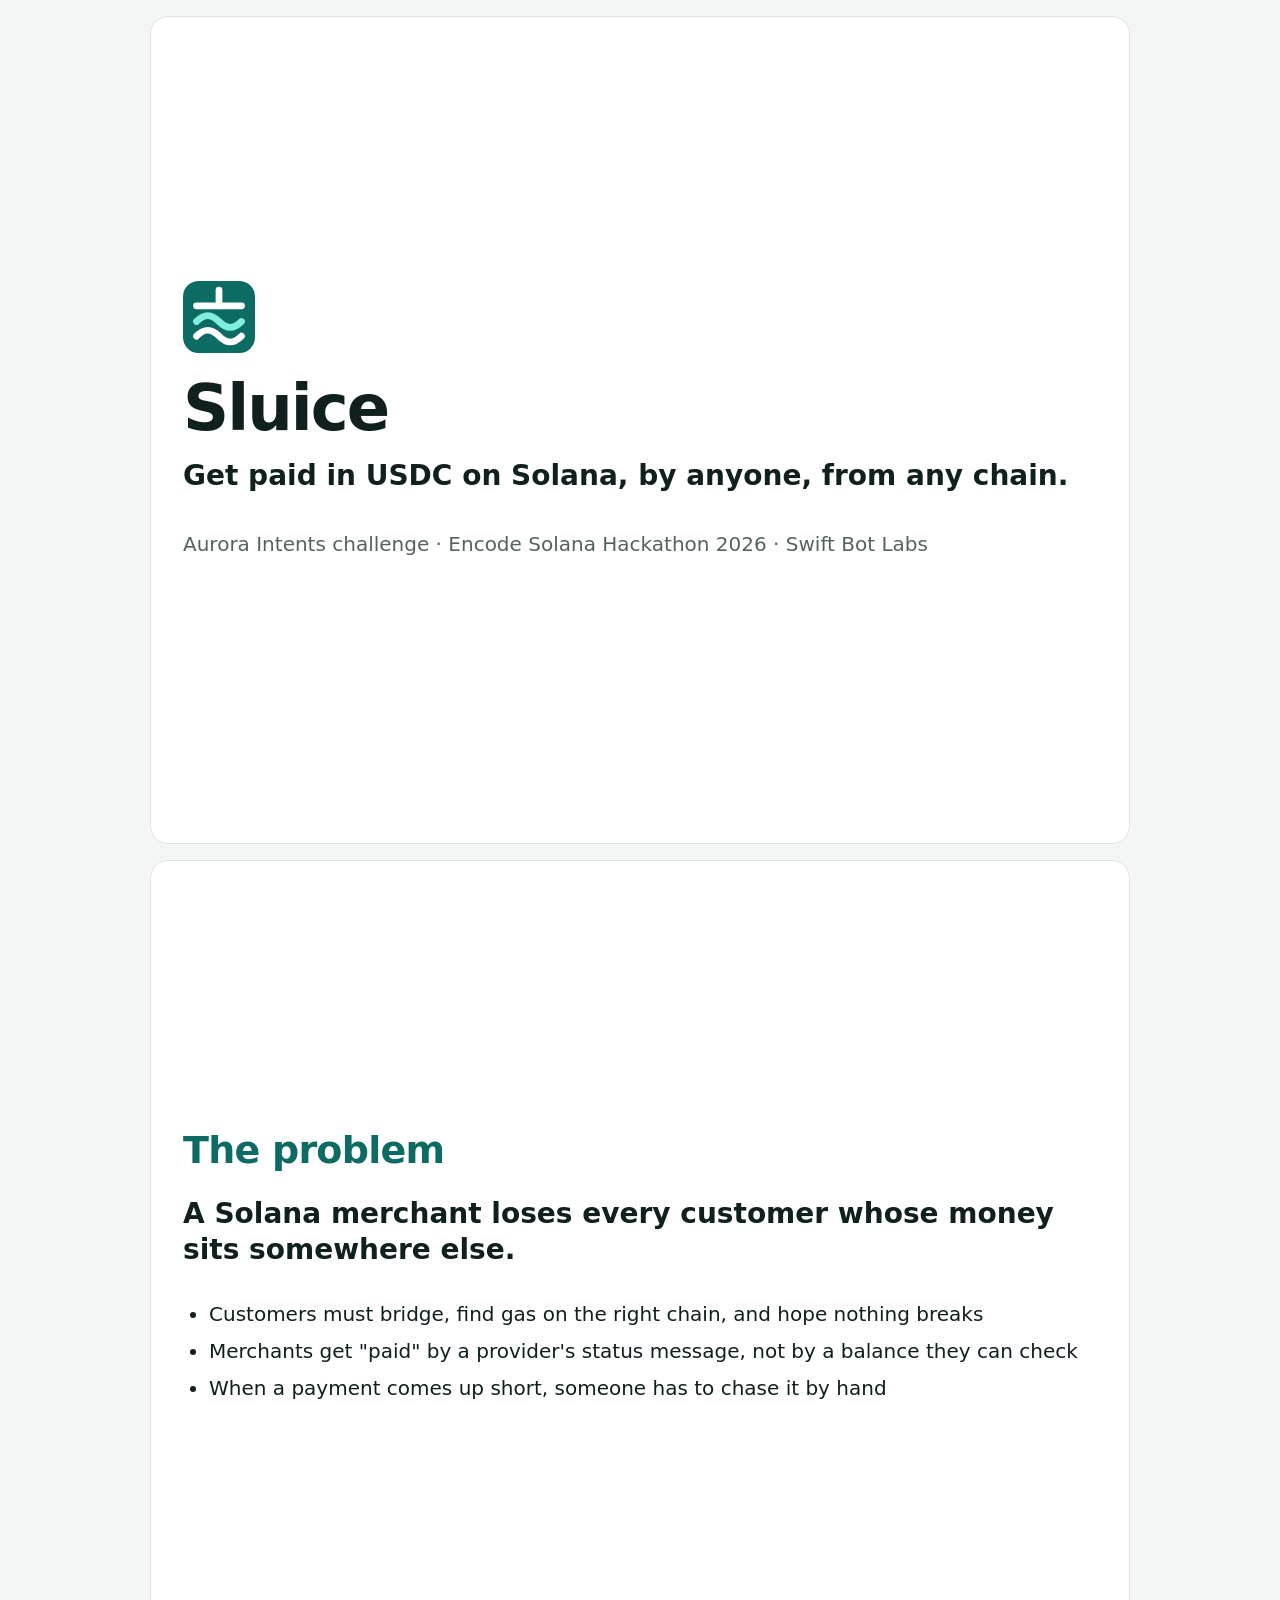
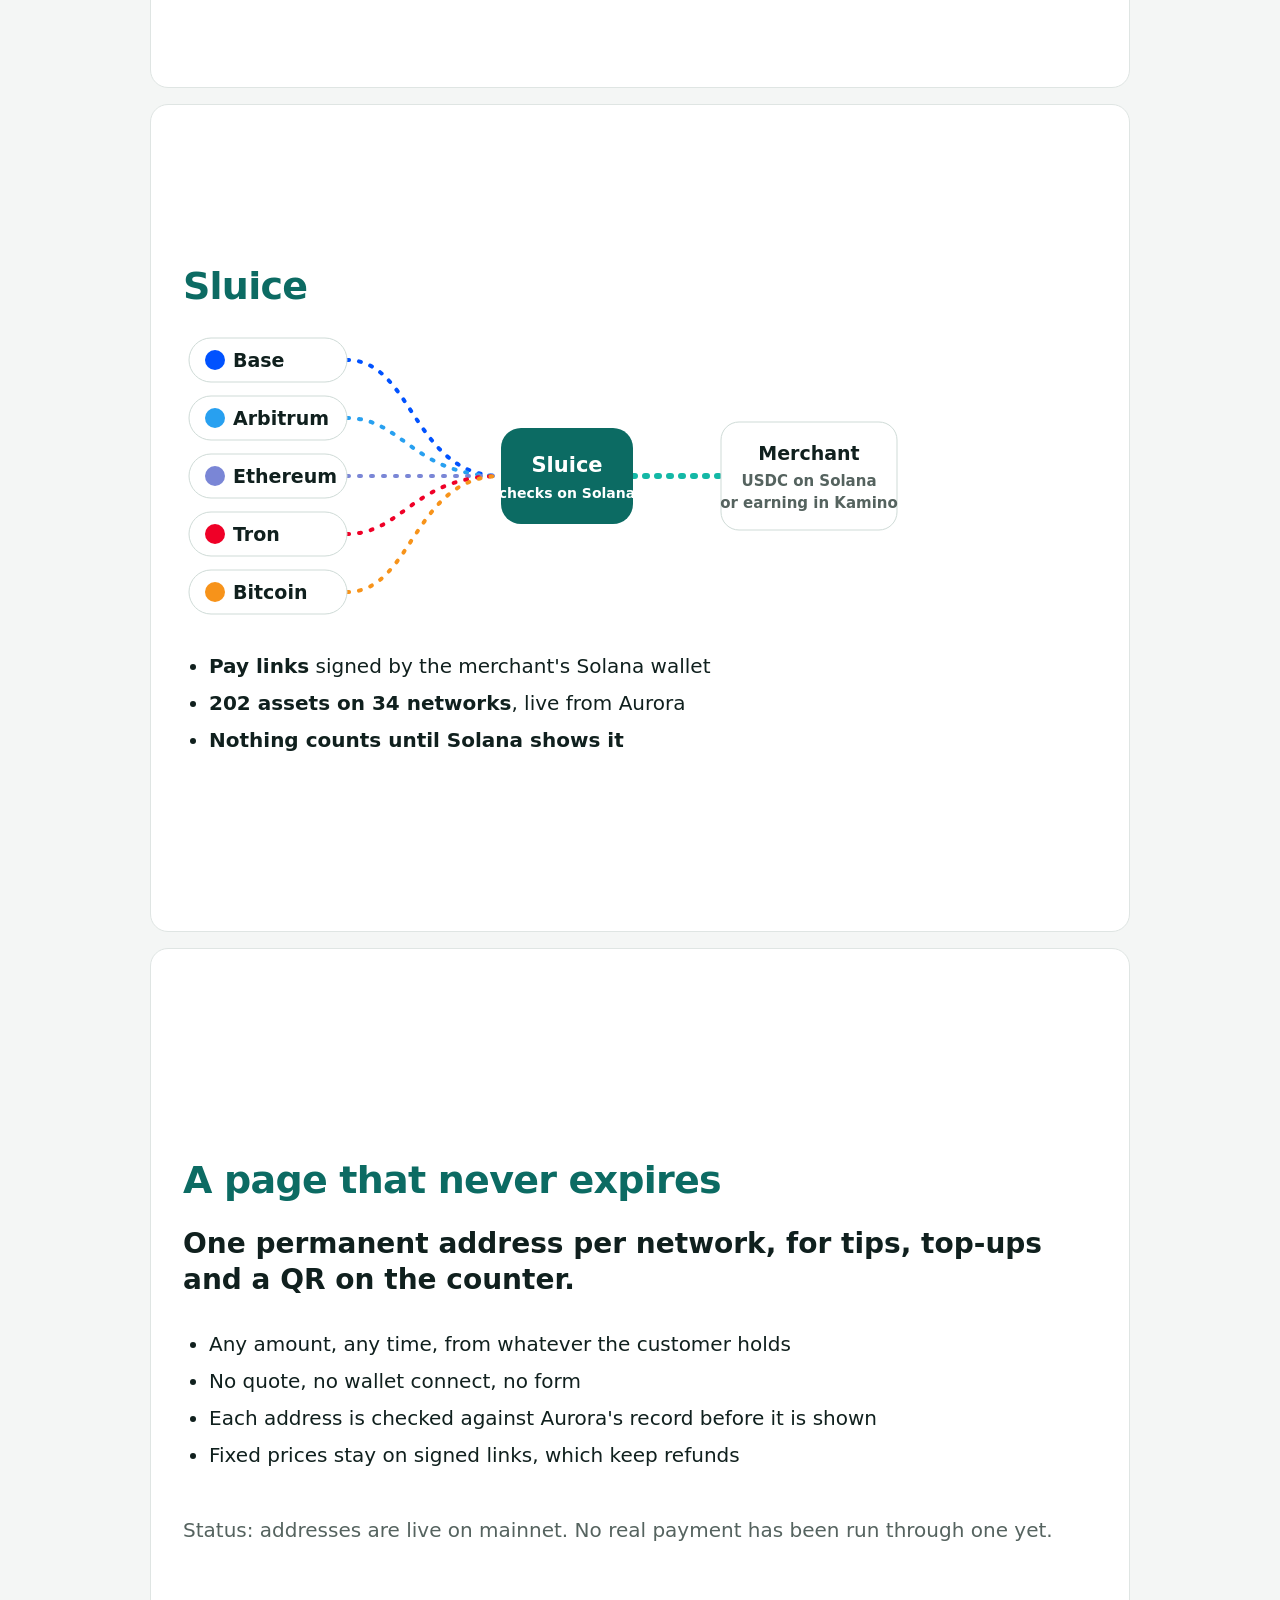
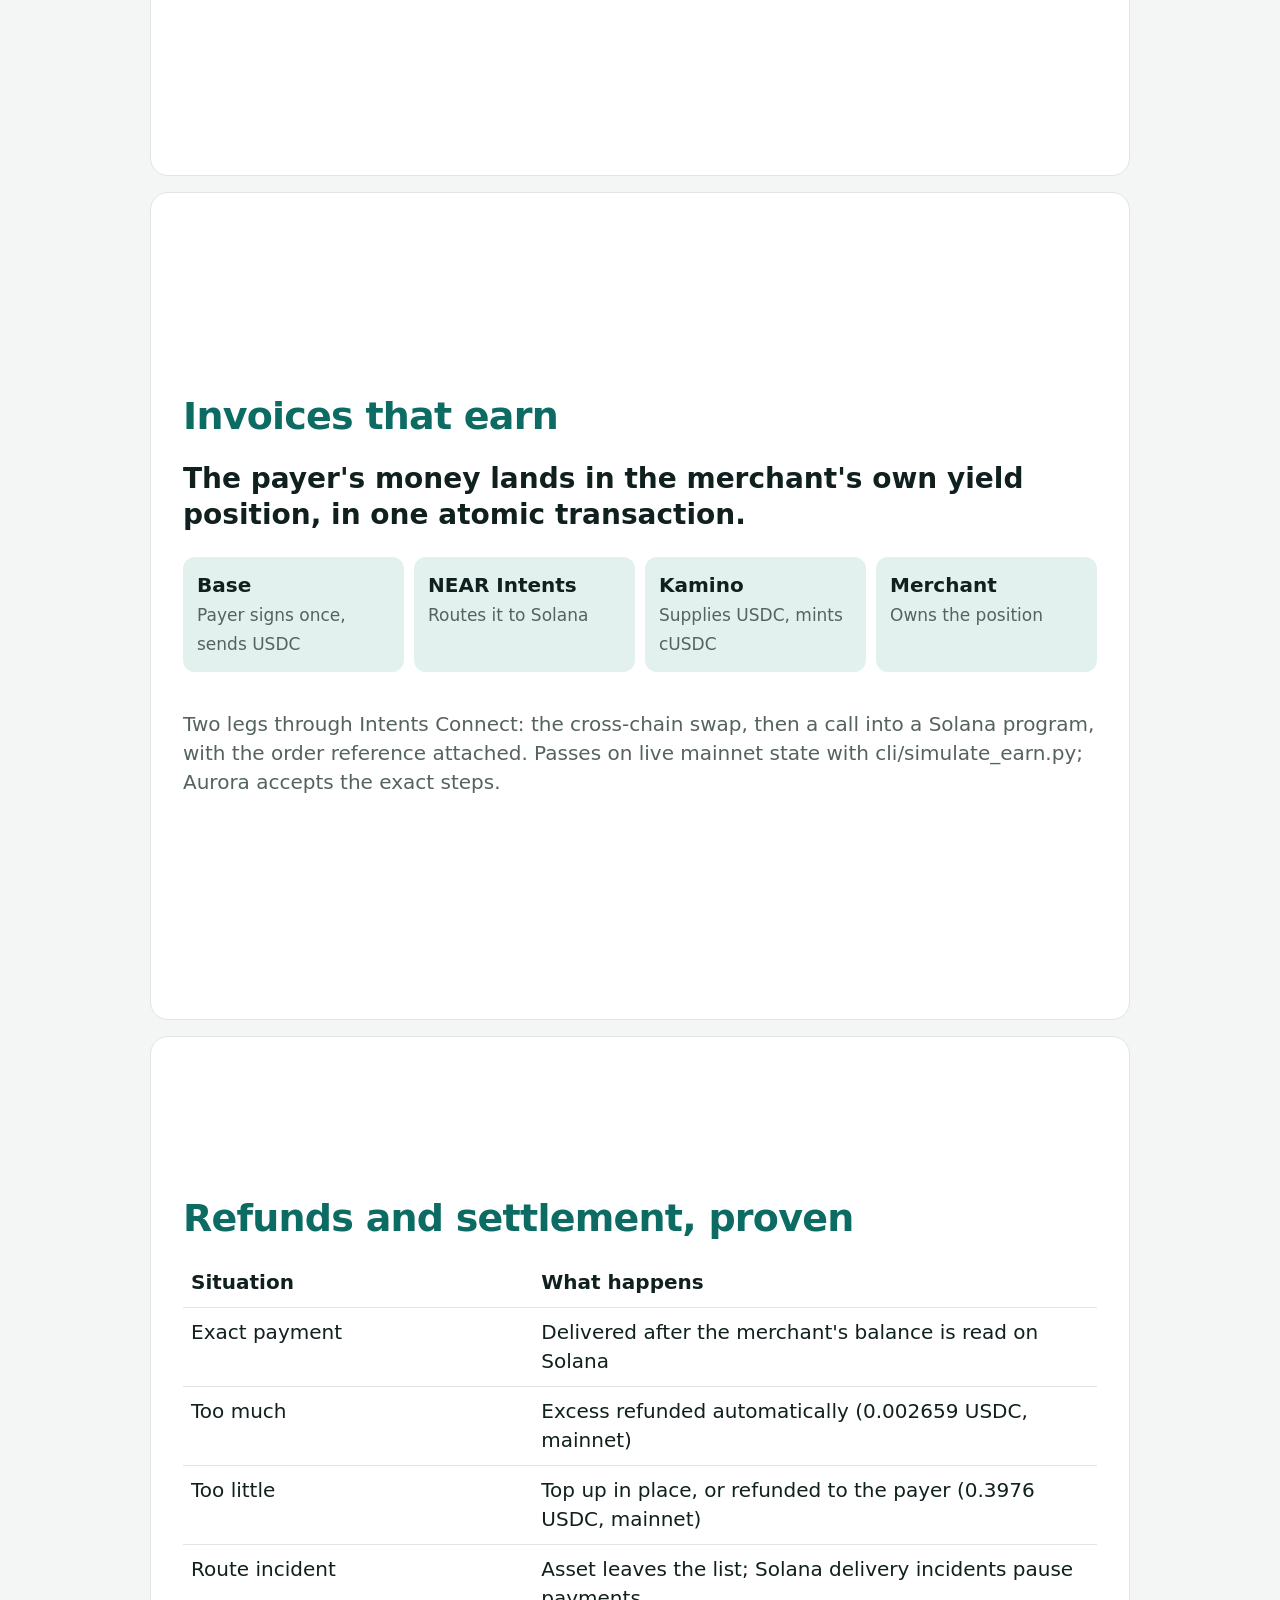
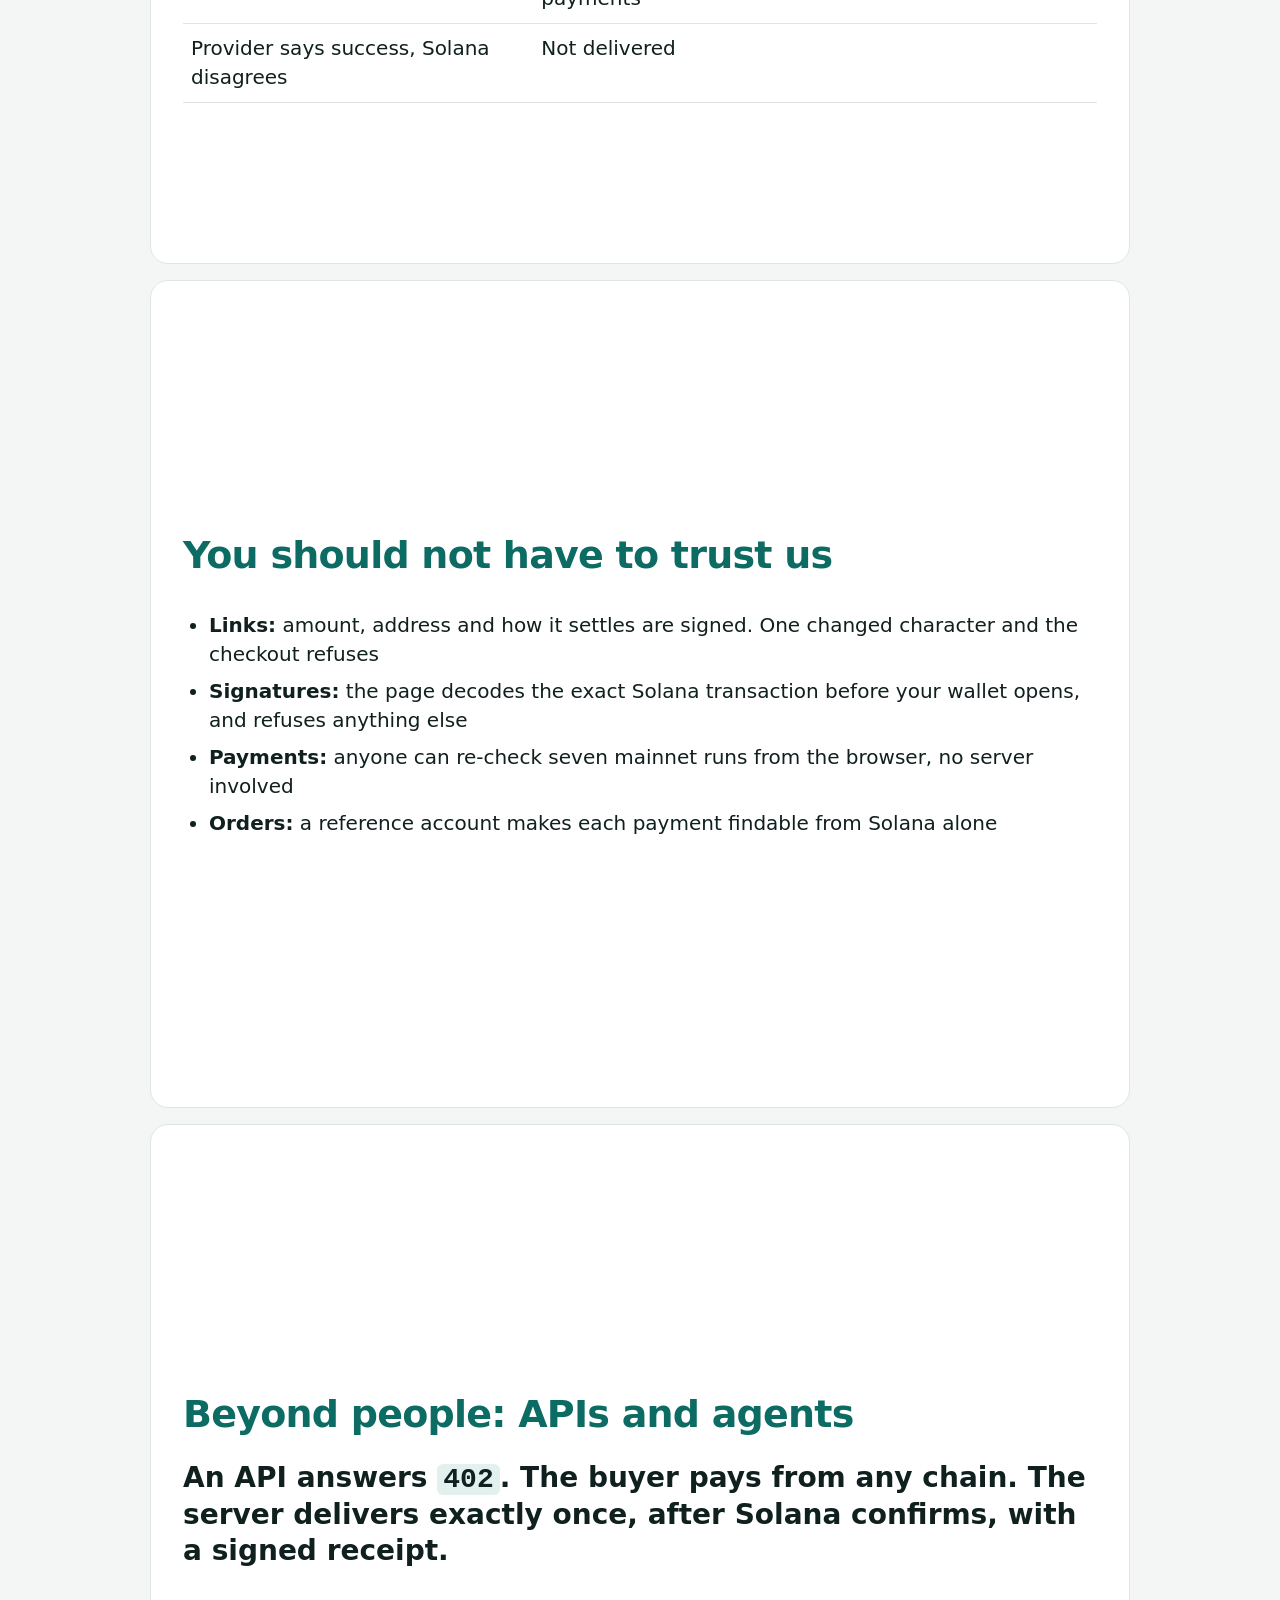
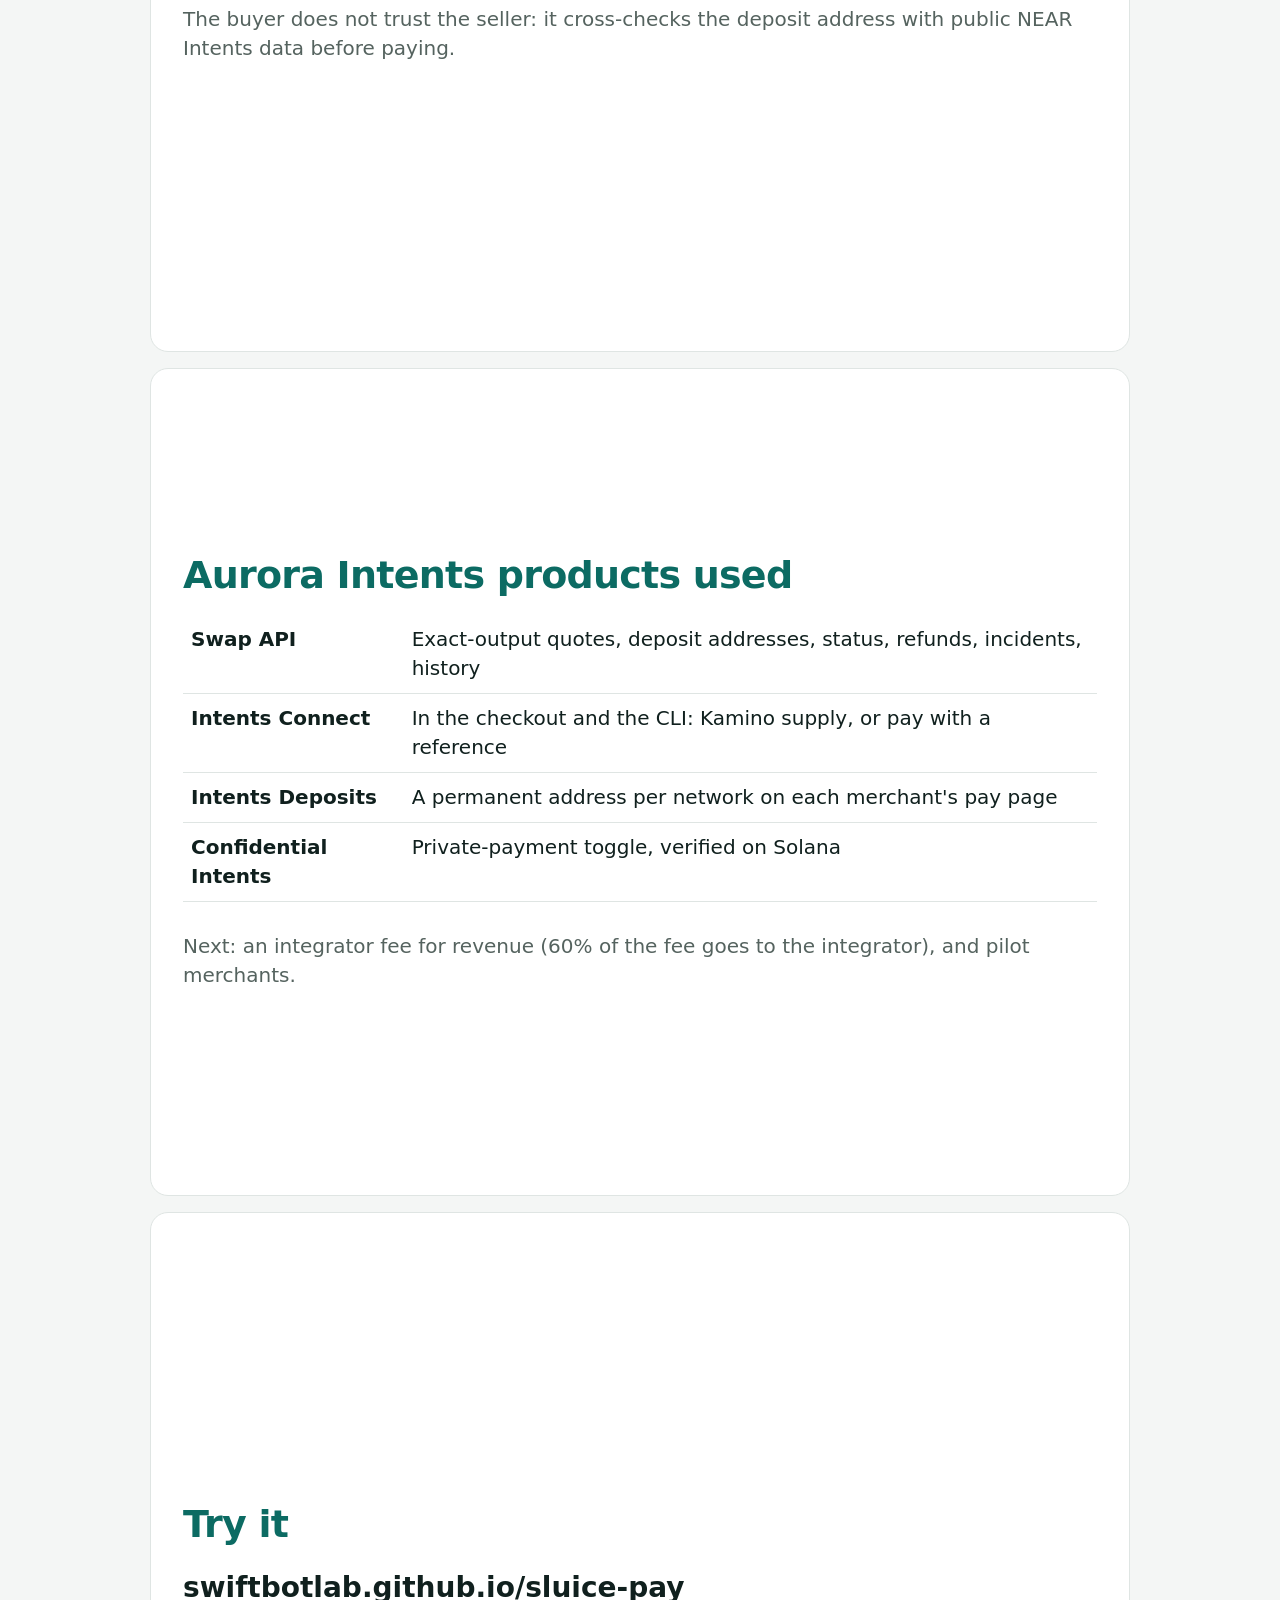
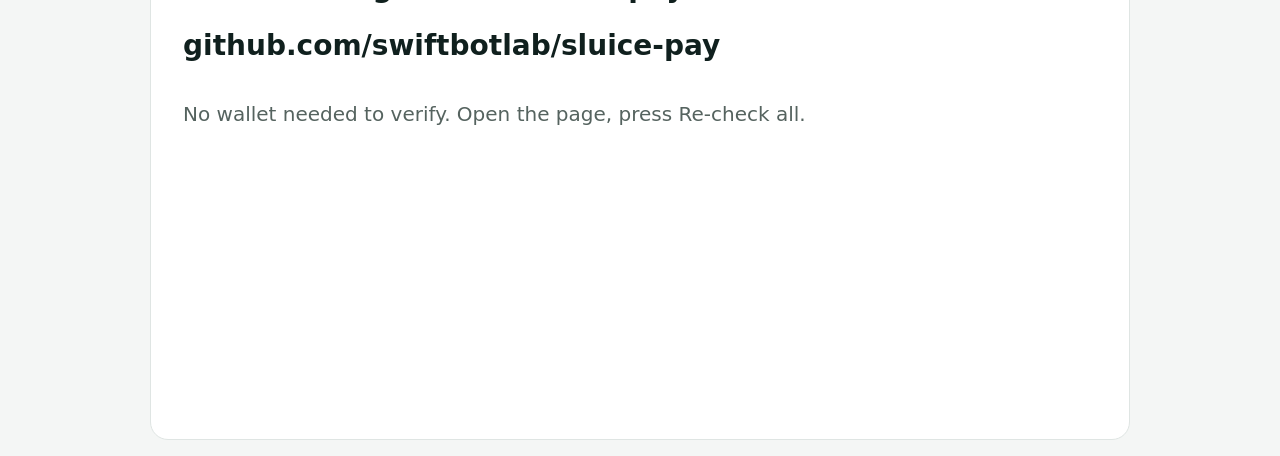
==== docs/deck.html @ 0524e8f7 "Invoices that earn, permanent pay pages, and a hardened one-signature checkout - Intents Connect in " ====
<!doctype html>
<html lang="en">
<head>
<meta charset="utf-8">
<meta name="viewport" content="width=device-width, initial-scale=1">
<meta http-equiv="Content-Security-Policy" content="default-src 'self'; script-src 'none'; style-src 'self'; img-src 'self' data:; base-uri 'none'; form-action 'none'">
<meta name="referrer" content="no-referrer">
<title>Sluice deck</title>
<link rel="icon" href="icon.svg" type="image/svg+xml">
<link rel="stylesheet" href="deck.css">
</head>
<body>
<section class="slide cover">
  <img src="icon.svg" alt="" width="72" height="72">
  <h1>Sluice</h1>
  <p class="big">Get paid in USDC on Solana, by anyone, from any chain.</p>
  <p class="muted">Aurora Intents challenge · Encode Solana Hackathon 2026 · Swift Bot Labs</p>
</section>
<section class="slide">
  <h2>The problem</h2>
  <p class="big">A Solana merchant loses every customer whose money sits somewhere else.</p>
  <ul><li>Customers must bridge, find gas on the right chain, and hope nothing breaks</li><li>Merchants get "paid" by a provider's status message, not by a balance they can check</li><li>When a payment comes up short, someone has to chase it by hand</li></ul>
</section>
<section class="slide">
  <h2>Sluice</h2>
  <img class="art" src="hero.svg" alt="Five chains flow through Sluice into the merchant's USDC on Solana, or into Kamino.">
  <ul><li><b>Pay links</b> signed by the merchant's Solana wallet</li><li><b>202 assets on 34 networks</b>, live from Aurora</li><li><b>Nothing counts until Solana shows it</b></li></ul>
</section>
<section class="slide">
  <h2>A page that never expires</h2>
  <p class="big">One permanent address per network, for tips, top-ups and a QR on the counter.</p>
  <ul><li>Any amount, any time, from whatever the customer holds</li><li>No quote, no wallet connect, no form</li><li>Each address is checked against Aurora's record before it is shown</li><li>Fixed prices stay on signed links, which keep refunds</li></ul>
  <p class="muted">Status: addresses are live on mainnet. No real payment has been run through one yet.</p>
</section>
<section class="slide">
  <h2>Invoices that earn</h2>
  <p class="big">The payer's money lands in the <b>merchant's own</b> yield position, in one atomic transaction.</p>
  <ol class="flow"><li><b>Base</b><span>Payer signs once, sends USDC</span></li><li><b>NEAR Intents</b><span>Routes it to Solana</span></li><li><b>Kamino</b><span>Supplies USDC, mints cUSDC</span></li><li><b>Merchant</b><span>Owns the position</span></li></ol>
  <p class="muted">Two legs through Intents Connect: the cross-chain swap, then a call into a Solana program, with the order reference attached. <span id="earn-status">Passes on live mainnet state with cli/simulate_earn.py; Aurora accepts the exact steps.</span></p>
</section>
<section class="slide">
  <h2>Refunds and settlement, proven</h2>
  <table><thead><tr><th>Situation</th><th>What happens</th></tr></thead><tbody>
    <tr><td>Exact payment</td><td>Delivered after the merchant's balance is read on Solana</td></tr>
    <tr><td>Too much</td><td>Excess refunded automatically (0.002659 USDC, mainnet)</td></tr>
    <tr><td>Too little</td><td>Top up in place, or refunded to the payer (0.3976 USDC, mainnet)</td></tr>
    <tr><td>Route incident</td><td>Asset leaves the list; Solana delivery incidents pause payments</td></tr>
    <tr><td>Provider says success, Solana disagrees</td><td>Not delivered</td></tr>
  </tbody></table>
</section>
<section class="slide">
  <h2>You should not have to trust us</h2>
  <ul><li><b>Links:</b> amount, address and how it settles are signed. One changed character and the checkout refuses</li><li><b>Signatures:</b> the page decodes the exact Solana transaction before your wallet opens, and refuses anything else</li><li><b>Payments:</b> anyone can re-check seven mainnet runs from the browser, no server involved</li><li><b>Orders:</b> a reference account makes each payment findable from Solana alone</li></ul>
</section>
<section class="slide">
  <h2>Beyond people: APIs and agents</h2>
  <p class="big">An API answers <code>402</code>. The buyer pays from any chain. The server delivers exactly once, after Solana confirms, with a signed receipt.</p>
  <p class="muted">The buyer does not trust the seller: it cross-checks the deposit address with public NEAR Intents data before paying.</p>
</section>
<section class="slide">
  <h2>Aurora Intents products used</h2>
  <table><tbody>
    <tr><td><b>Swap API</b></td><td>Exact-output quotes, deposit addresses, status, refunds, incidents, history</td></tr>
    <tr><td><b>Intents Connect</b></td><td>In the checkout and the CLI: Kamino supply, or pay with a reference</td></tr>
    <tr><td><b>Intents Deposits</b></td><td>A permanent address per network on each merchant's pay page</td></tr>
    <tr><td><b>Confidential Intents</b></td><td>Private-payment toggle, verified on Solana</td></tr>
  </tbody></table>
  <p class="muted">Next: an integrator fee for revenue (60% of the fee goes to the integrator), and pilot merchants.</p>
</section>
<section class="slide cover">
  <h2>Try it</h2>
  <p class="big">swiftbotlab.github.io/sluice-pay</p>
  <p class="big">github.com/swiftbotlab/sluice-pay</p>
  <p class="muted">No wallet needed to verify. Open the page, press Re-check all.</p>
</section>
</body>
</html>
---- docs/deck.css ----
:root { --bg: #f4f6f5; --card: #fff; --ink: #10201e; --muted: #55635f; --line: #dfe5e3; --accent: #0c6b63; --soft: #e2f1ee; color-scheme: light; }
@media (prefers-color-scheme: dark) { :root { --bg: #0b1211; --card: #131c1a; --ink: #e8efed; --muted: #a0afab; --line: #26332f; --accent: #3fd0bd; --soft: #123430; color-scheme: dark; } }
* { box-sizing: border-box; }
body { margin: 0; background: var(--bg); color: var(--ink); font: 20px/1.45 system-ui, -apple-system, "Segoe UI", Roboto, sans-serif; overflow-wrap: anywhere; }
.slide { max-width: 980px; min-height: 92vh; margin: 16px auto; padding: 40px 32px; background: var(--card); border: 1px solid var(--line); border-radius: 18px; display: flex; flex-direction: column; justify-content: center; gap: 10px; }
.cover { align-items: flex-start; }
h1 { font-size: 64px; line-height: 1.05; margin: 12px 0 0; letter-spacing: -0.03em; }
h2 { font-size: 38px; line-height: 1.12; margin: 0 0 8px; letter-spacing: -0.02em; color: var(--accent); }
.big { font-size: 28px; line-height: 1.28; margin: 6px 0; font-weight: 600; }
.muted { color: var(--muted); }
ul { margin: 8px 0; padding-left: 26px; } li { margin: 8px 0; }
.art { width: 100%; max-width: 720px; height: auto; }
.flow { list-style: none; padding: 0; margin: 8px 0; display: grid; grid-template-columns: repeat(auto-fit, minmax(170px, 1fr)); gap: 10px; }
.flow li { background: var(--soft); border-radius: 12px; padding: 14px; margin: 0; }
.flow b { display: block; } .flow span { color: var(--muted); font-size: 17px; }
table { width: 100%; border-collapse: collapse; } th, td { text-align: left; padding: 10px 8px; border-bottom: 1px solid var(--line); vertical-align: top; }
code { background: var(--soft); border-radius: 6px; padding: 0 6px; }
@media (max-width: 640px) { body { font-size: 18px; } .slide { min-height: 0; margin: 12px; padding: 24px 18px; } h1 { font-size: 46px; } h2 { font-size: 28px; } .big { font-size: 22px; } }
@media print { .slide { min-height: 100vh; page-break-after: always; border: 0; border-radius: 0; margin: 0; } }
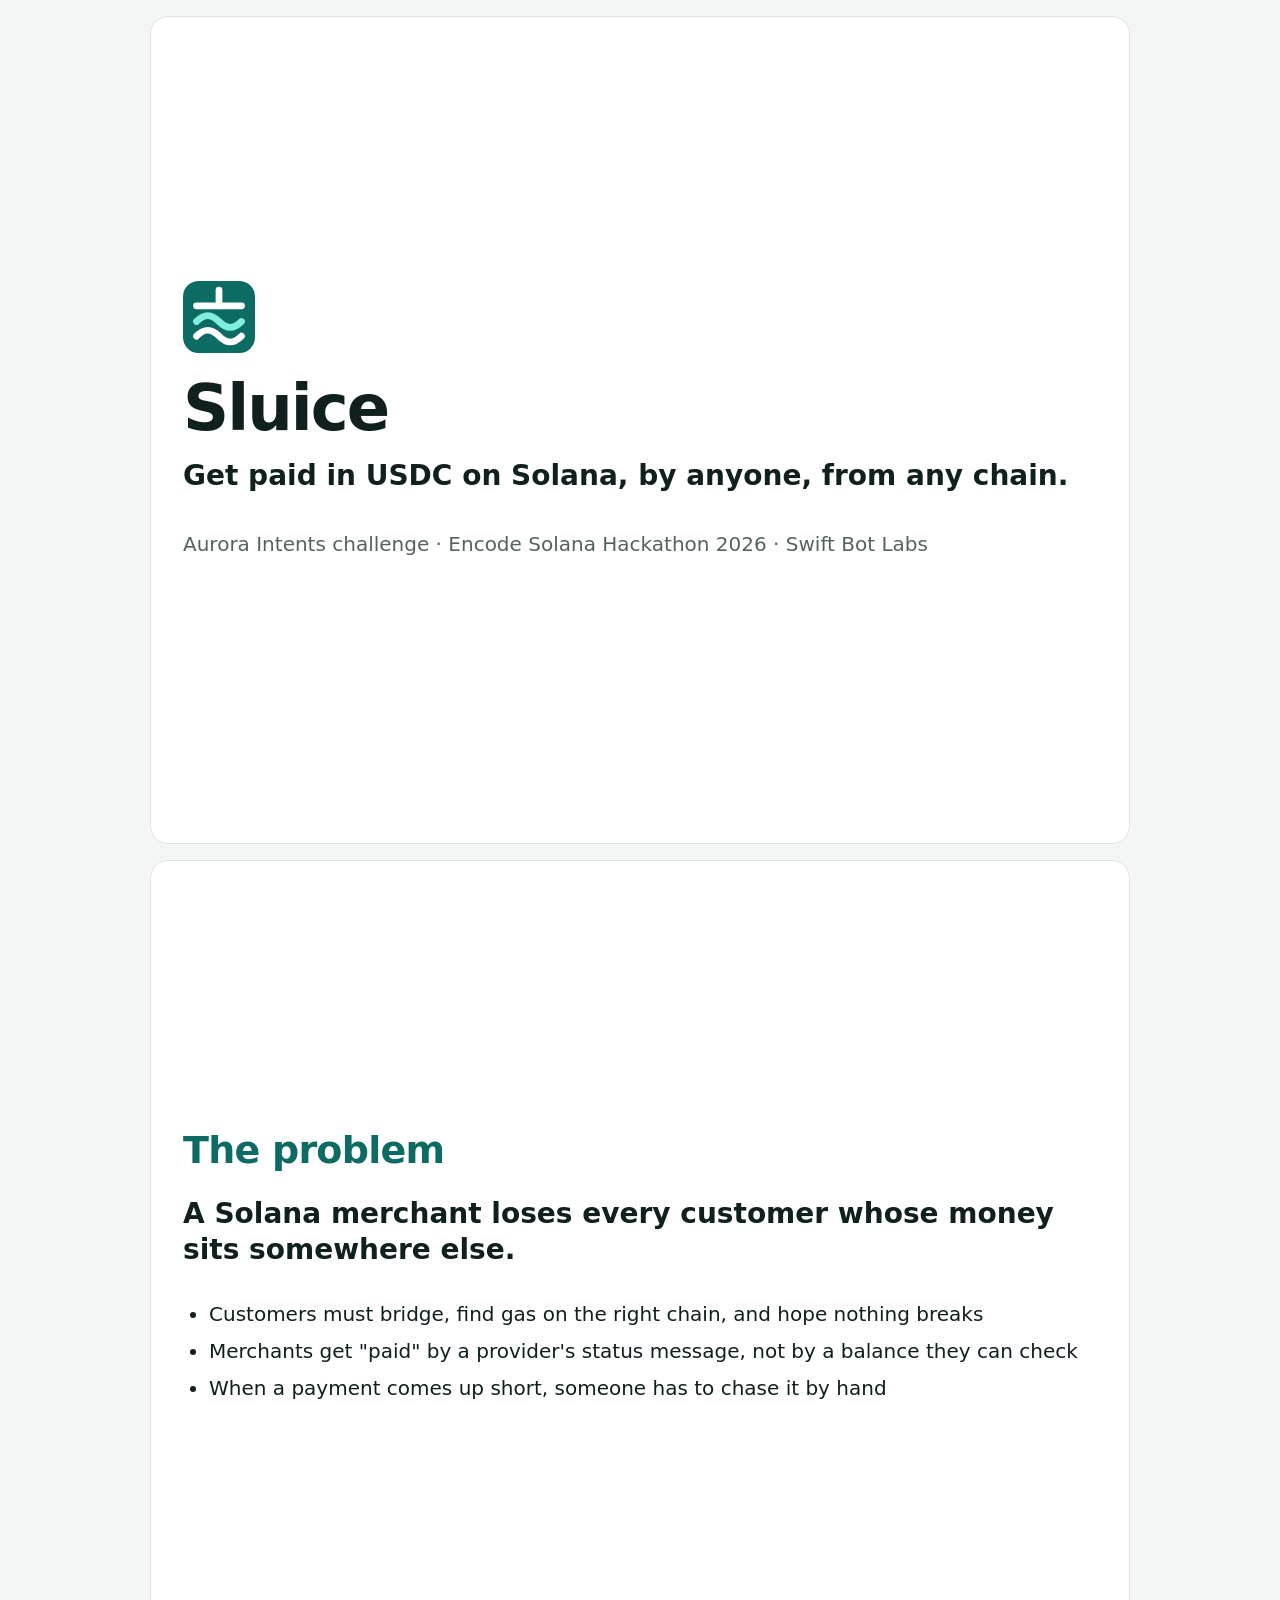
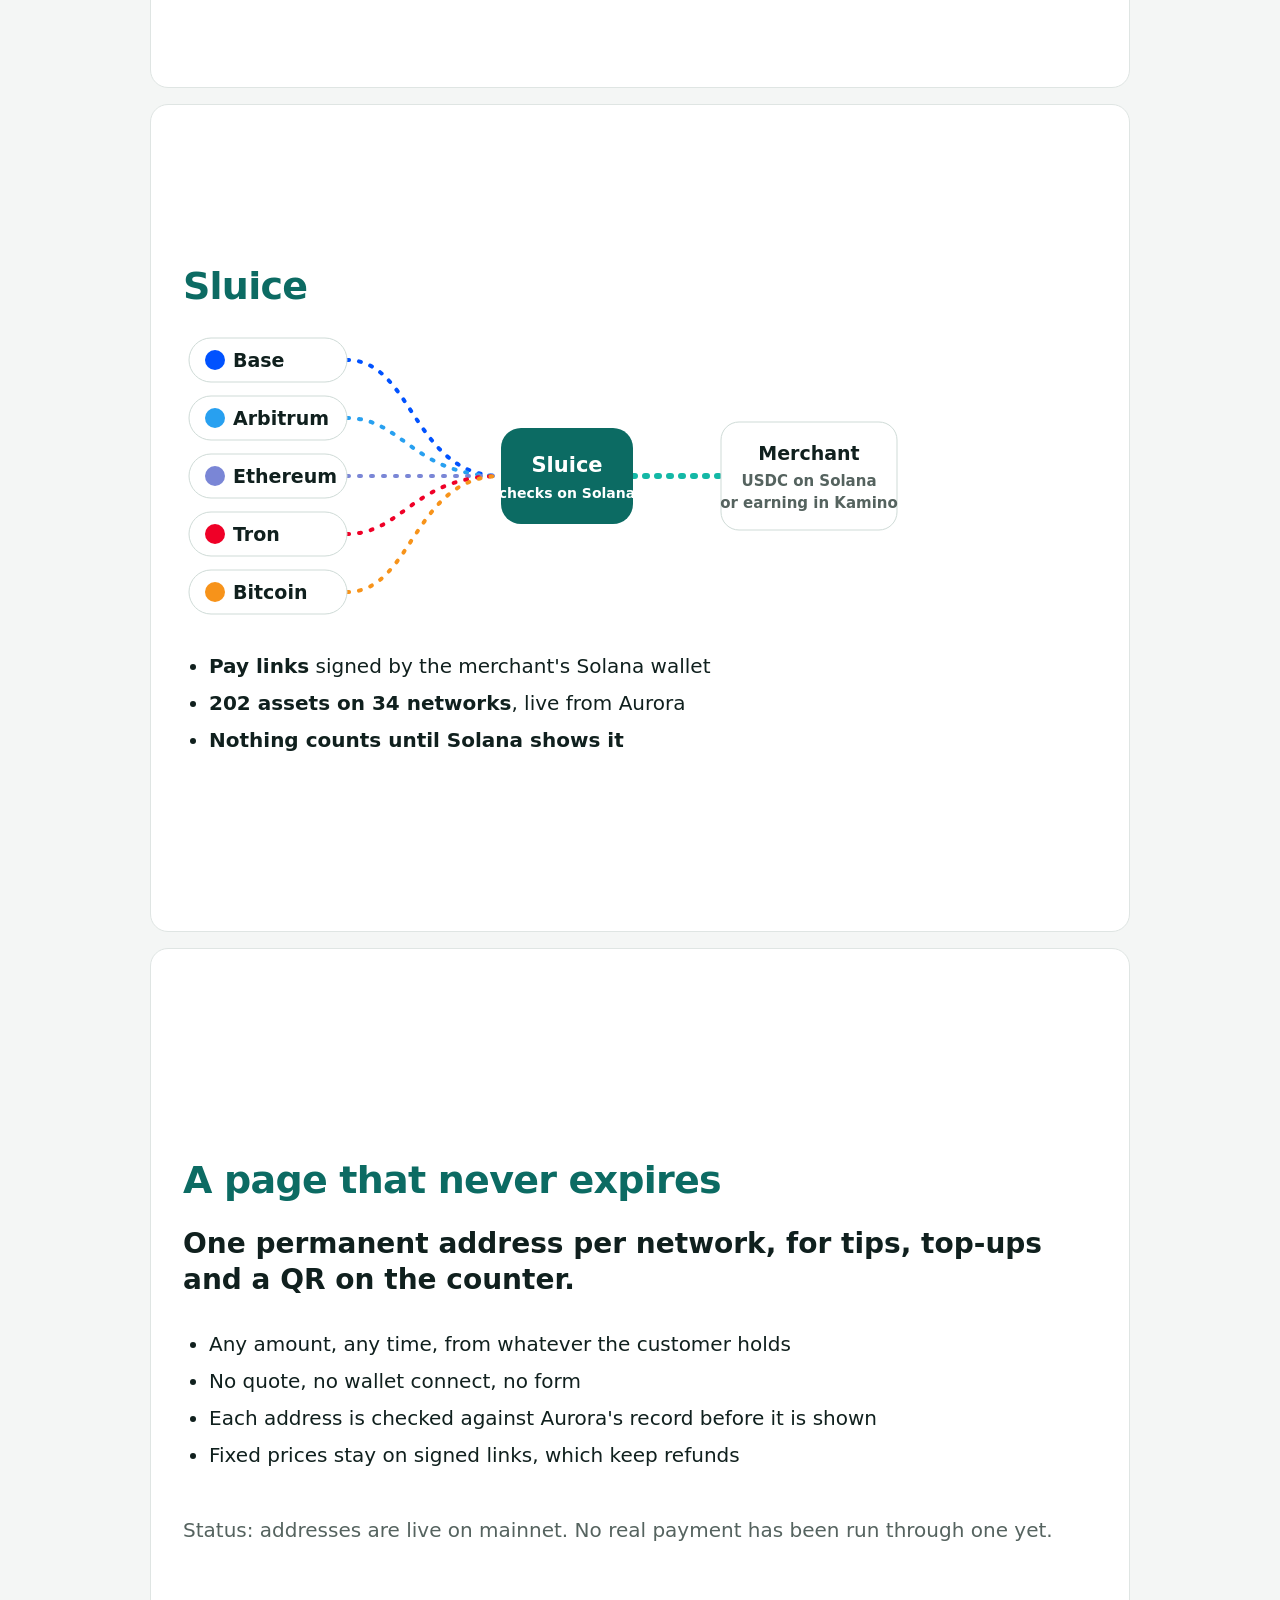
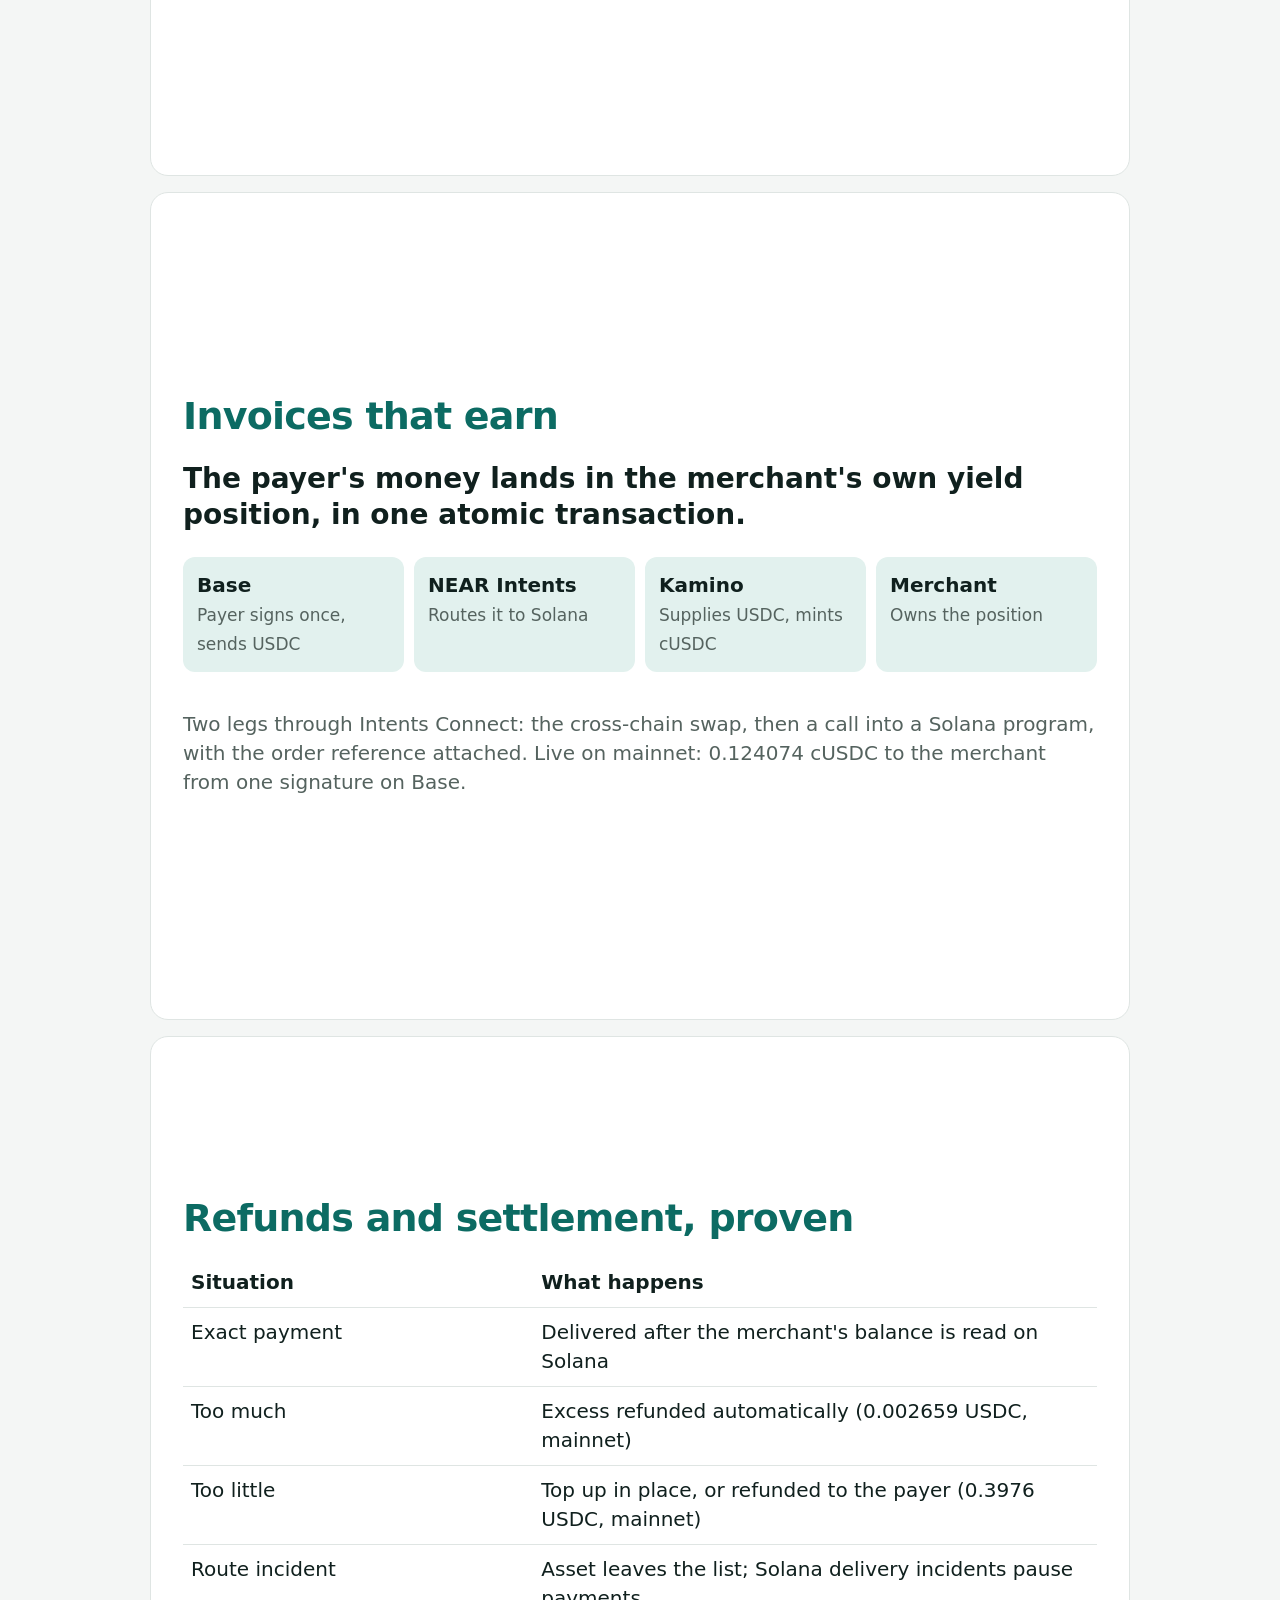
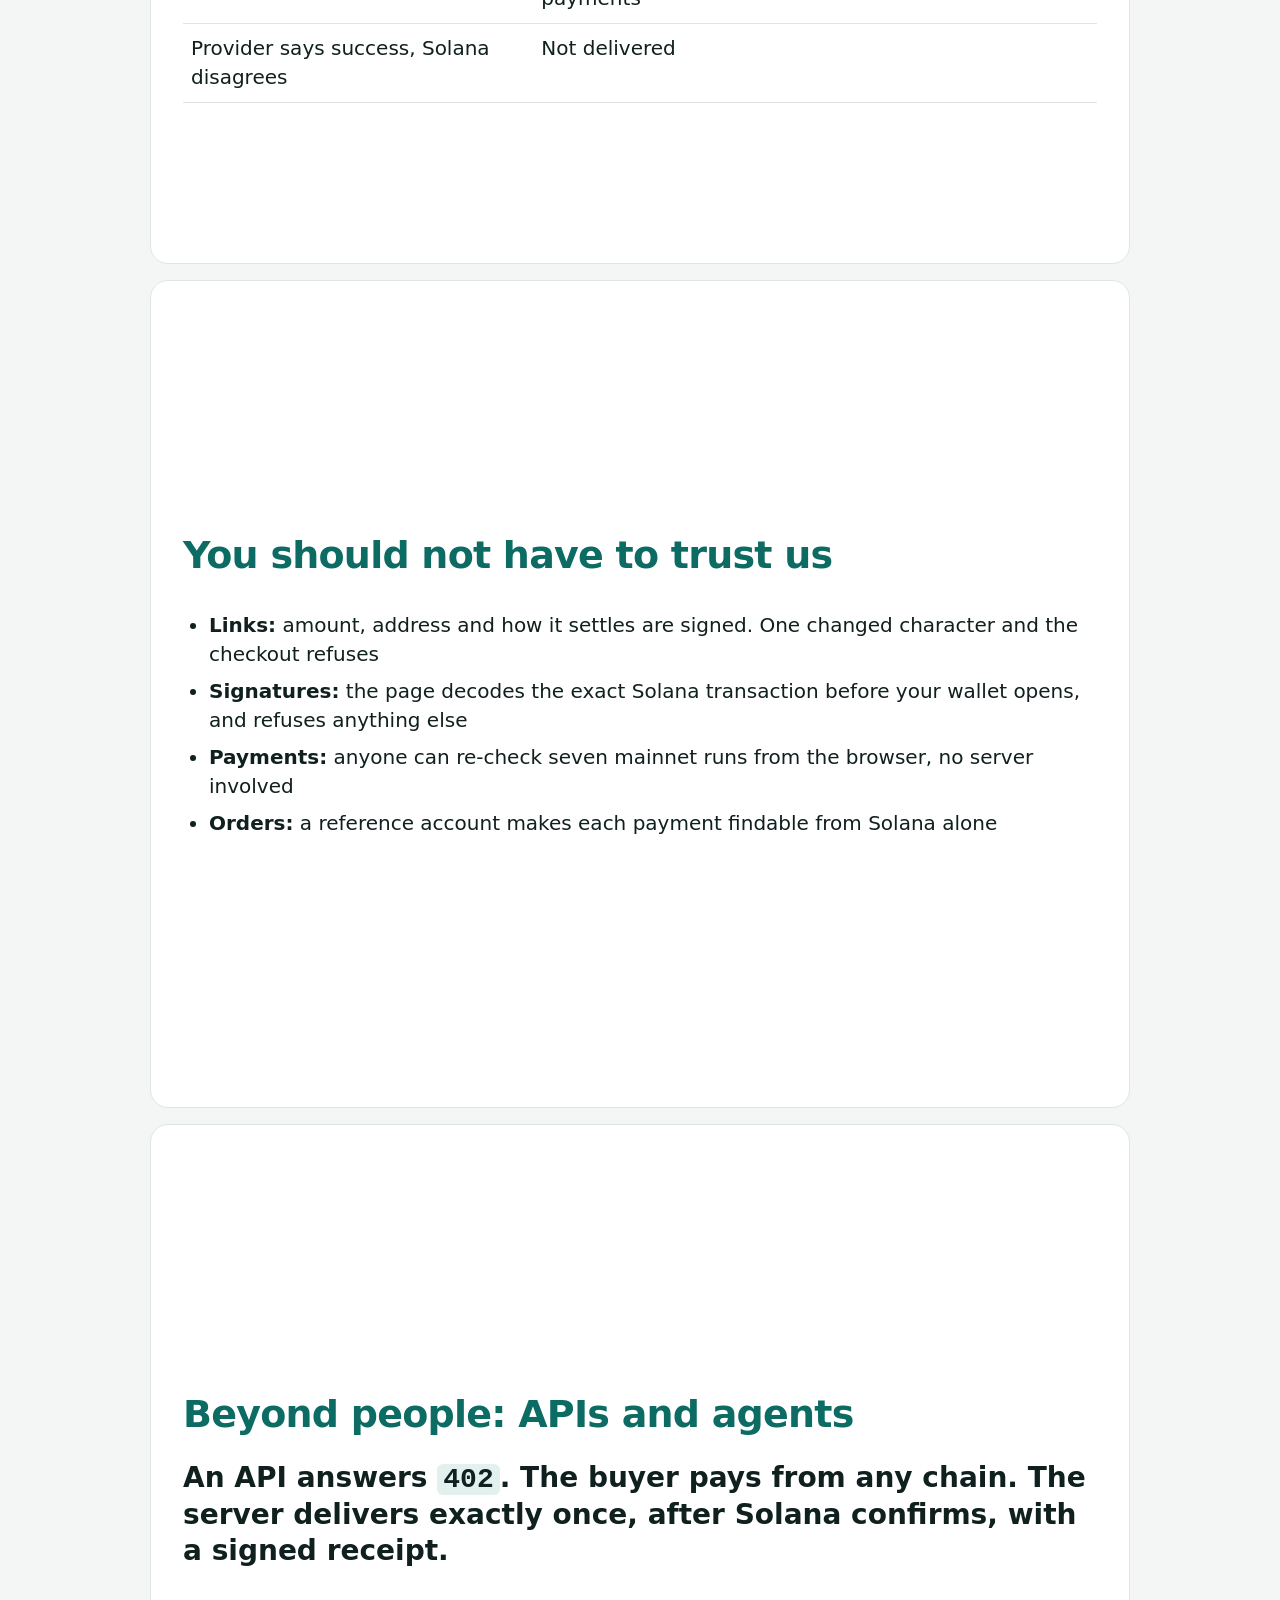
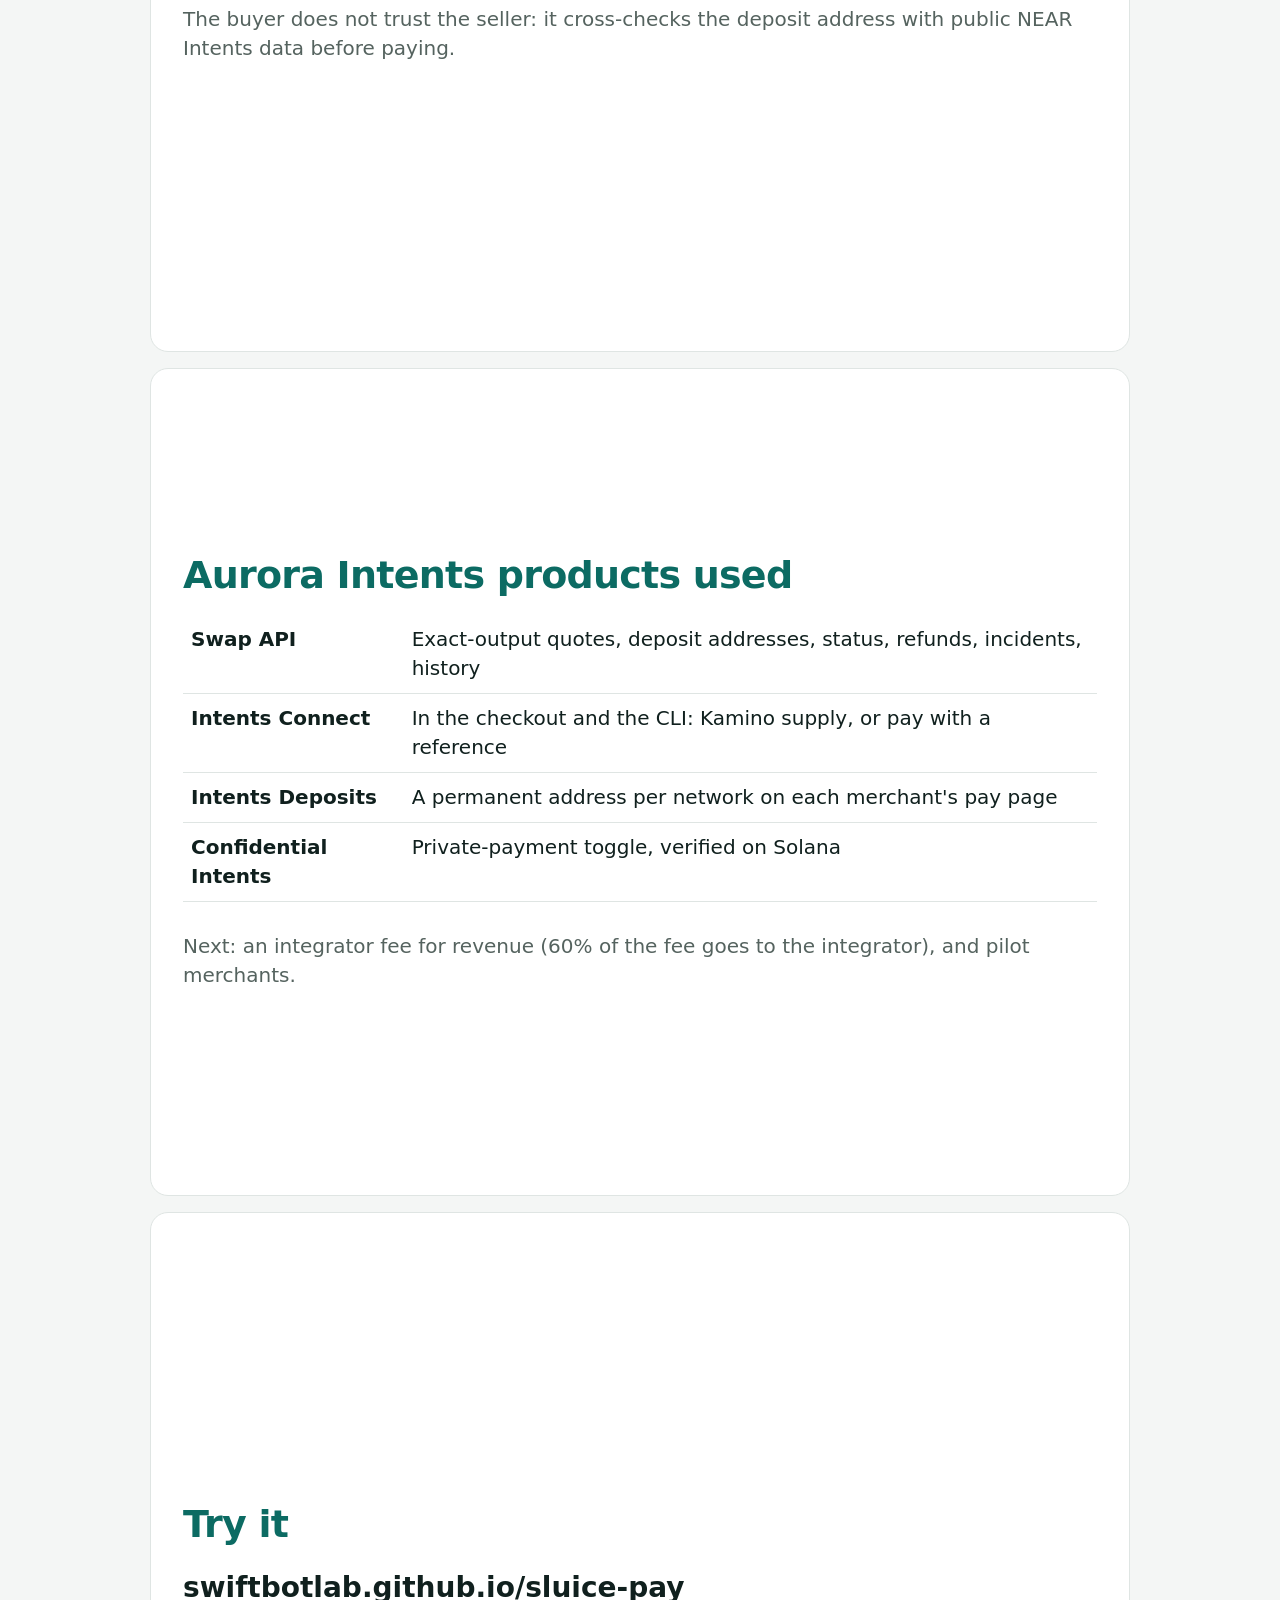
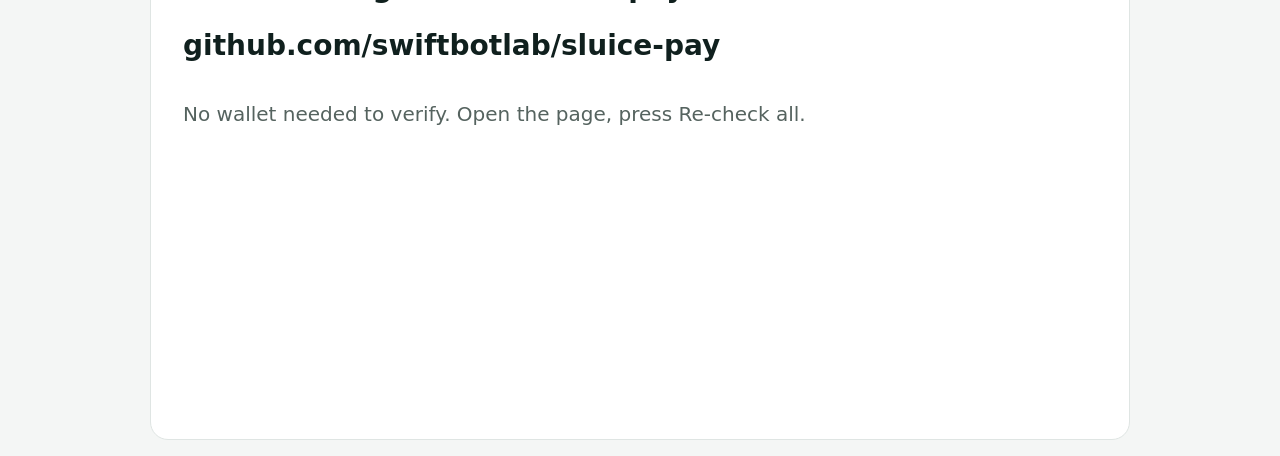
==== commit bd1b1bf7: "Invoices that earn: first live run on mainnet One signature on Base through the published checkout. " ====
--- a/docs/deck.html
+++ b/docs/deck.html
@@ -36,7 +36,7 @@
   <h2>Invoices that earn</h2>
   <p class="big">The payer's money lands in the <b>merchant's own</b> yield position, in one atomic transaction.</p>
   <ol class="flow"><li><b>Base</b><span>Payer signs once, sends USDC</span></li><li><b>NEAR Intents</b><span>Routes it to Solana</span></li><li><b>Kamino</b><span>Supplies USDC, mints cUSDC</span></li><li><b>Merchant</b><span>Owns the position</span></li></ol>
-  <p class="muted">Two legs through Intents Connect: the cross-chain swap, then a call into a Solana program, with the order reference attached. <span id="earn-status">Passes on live mainnet state with cli/simulate_earn.py; Aurora accepts the exact steps.</span></p>
+  <p class="muted">Two legs through Intents Connect: the cross-chain swap, then a call into a Solana program, with the order reference attached. <span id="earn-status">Live on mainnet: 0.124074 cUSDC to the merchant from one signature on Base.</span></p>
 </section>
 <section class="slide">
   <h2>Refunds and settlement, proven</h2>
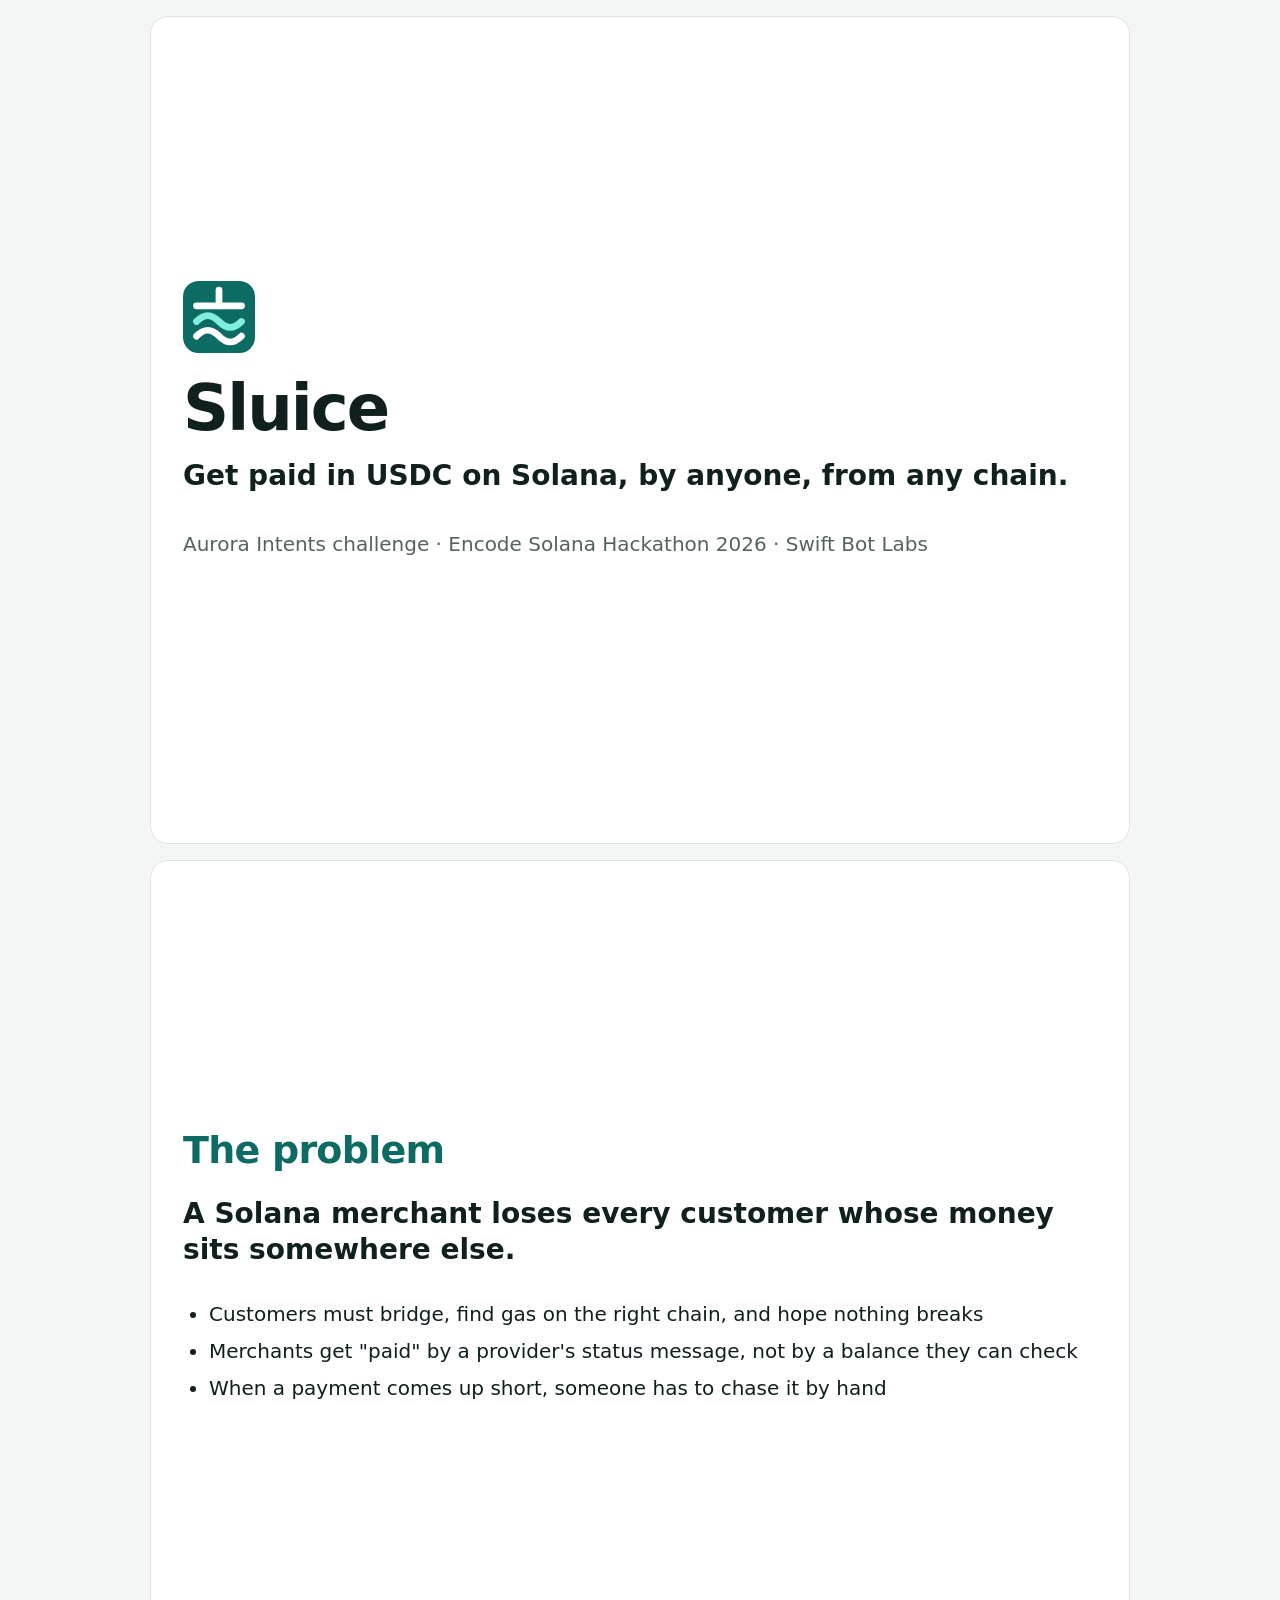
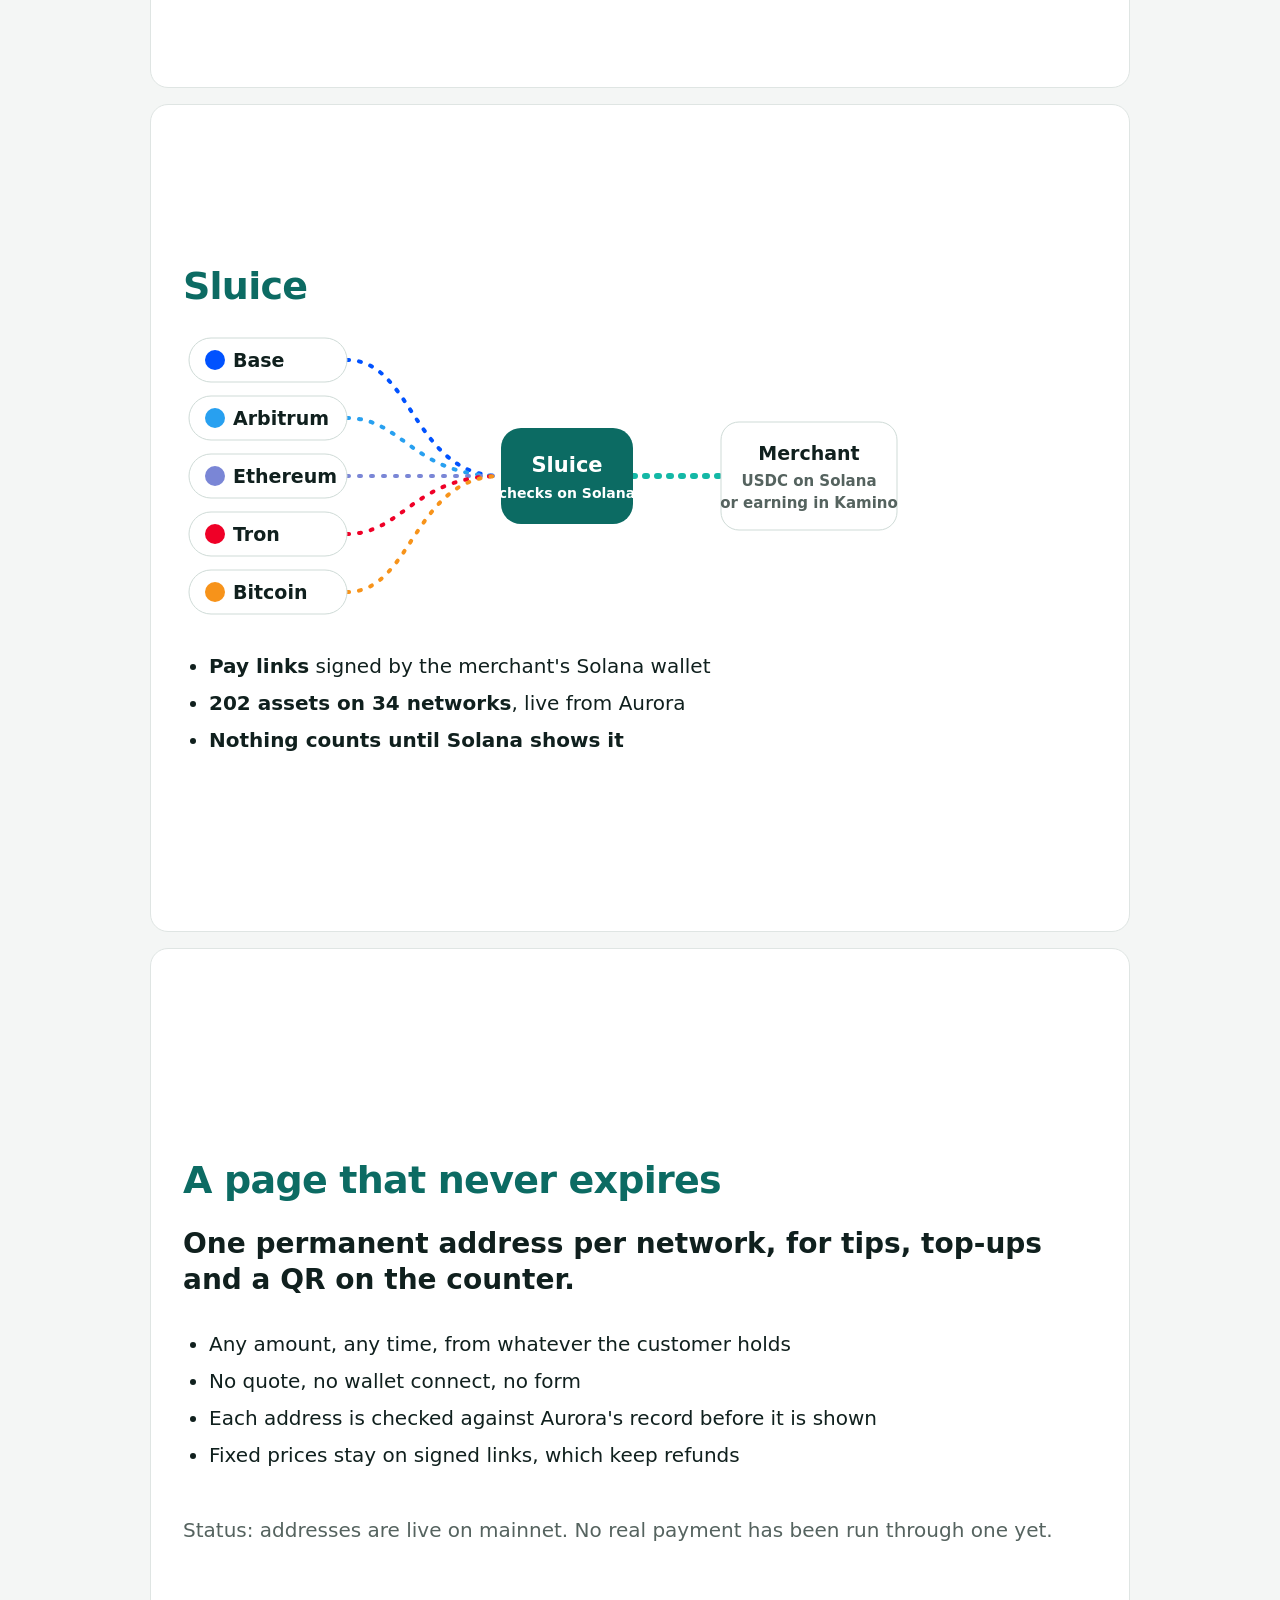
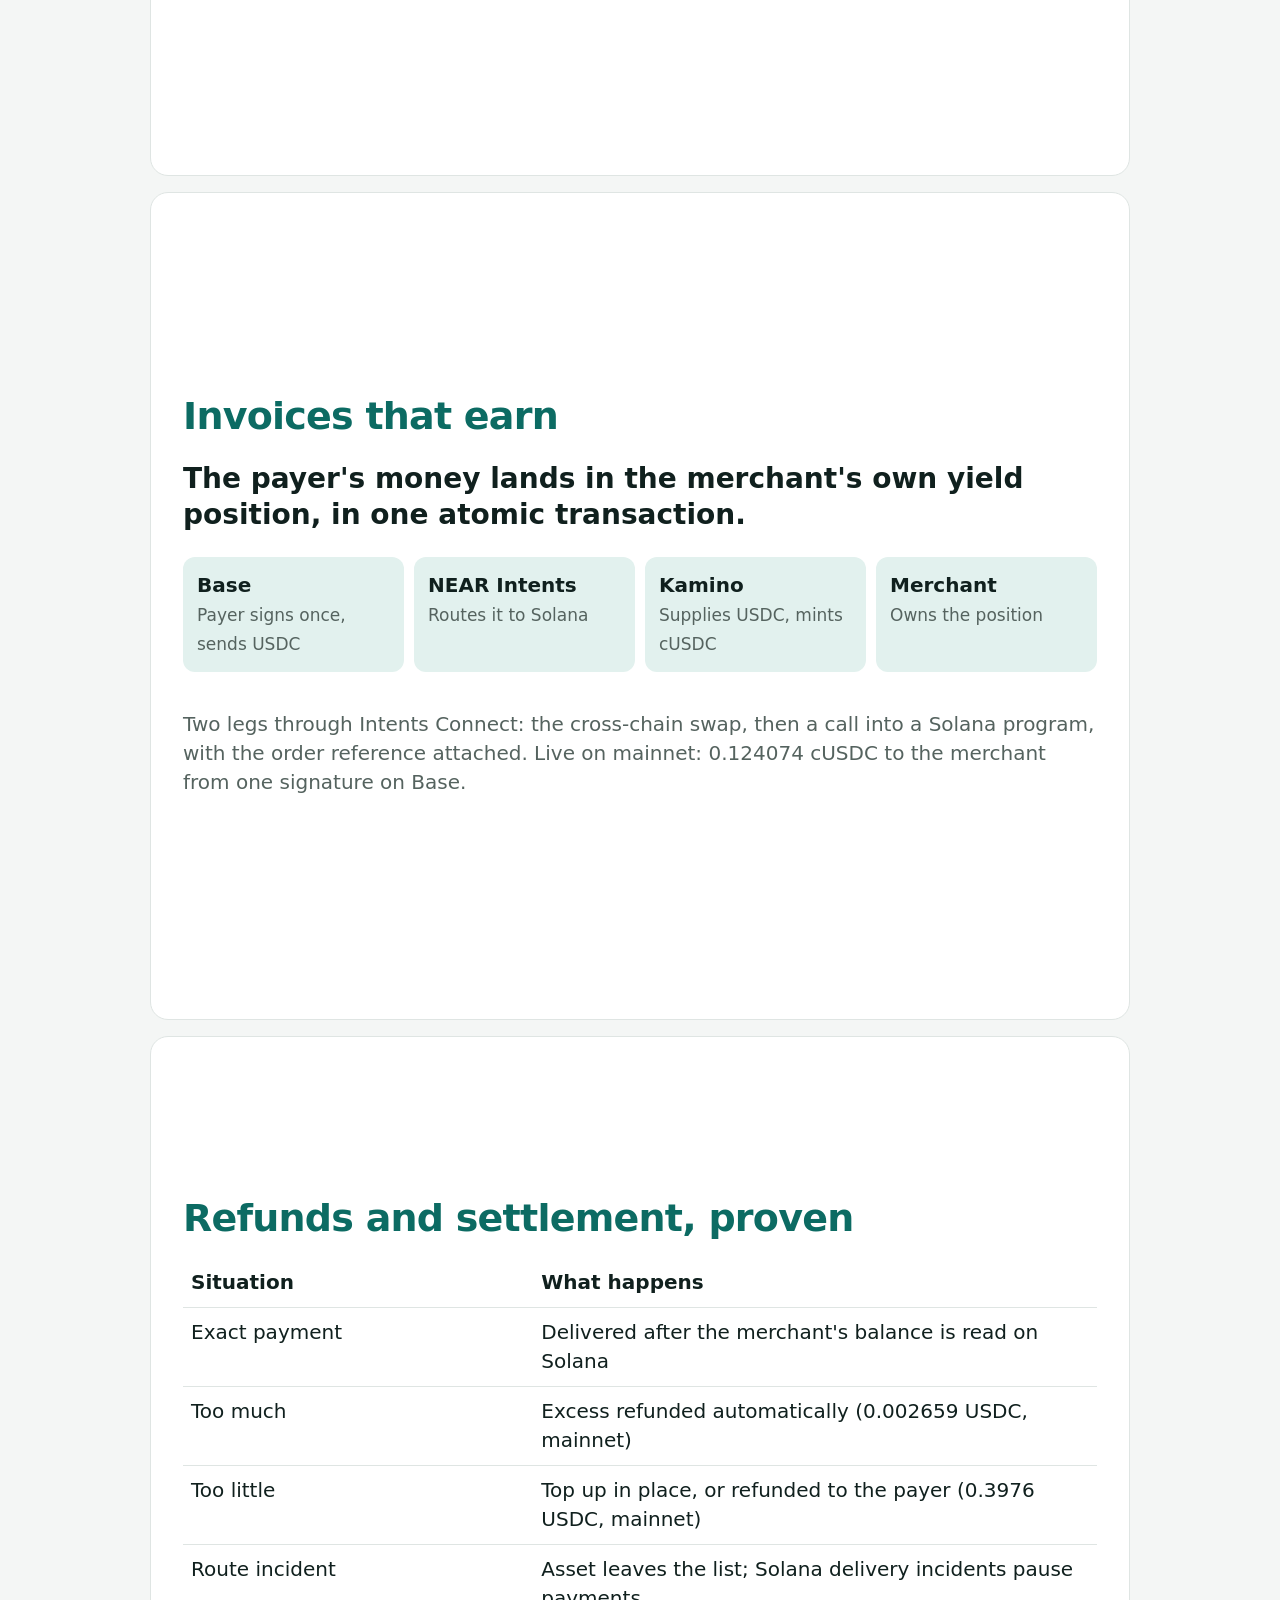
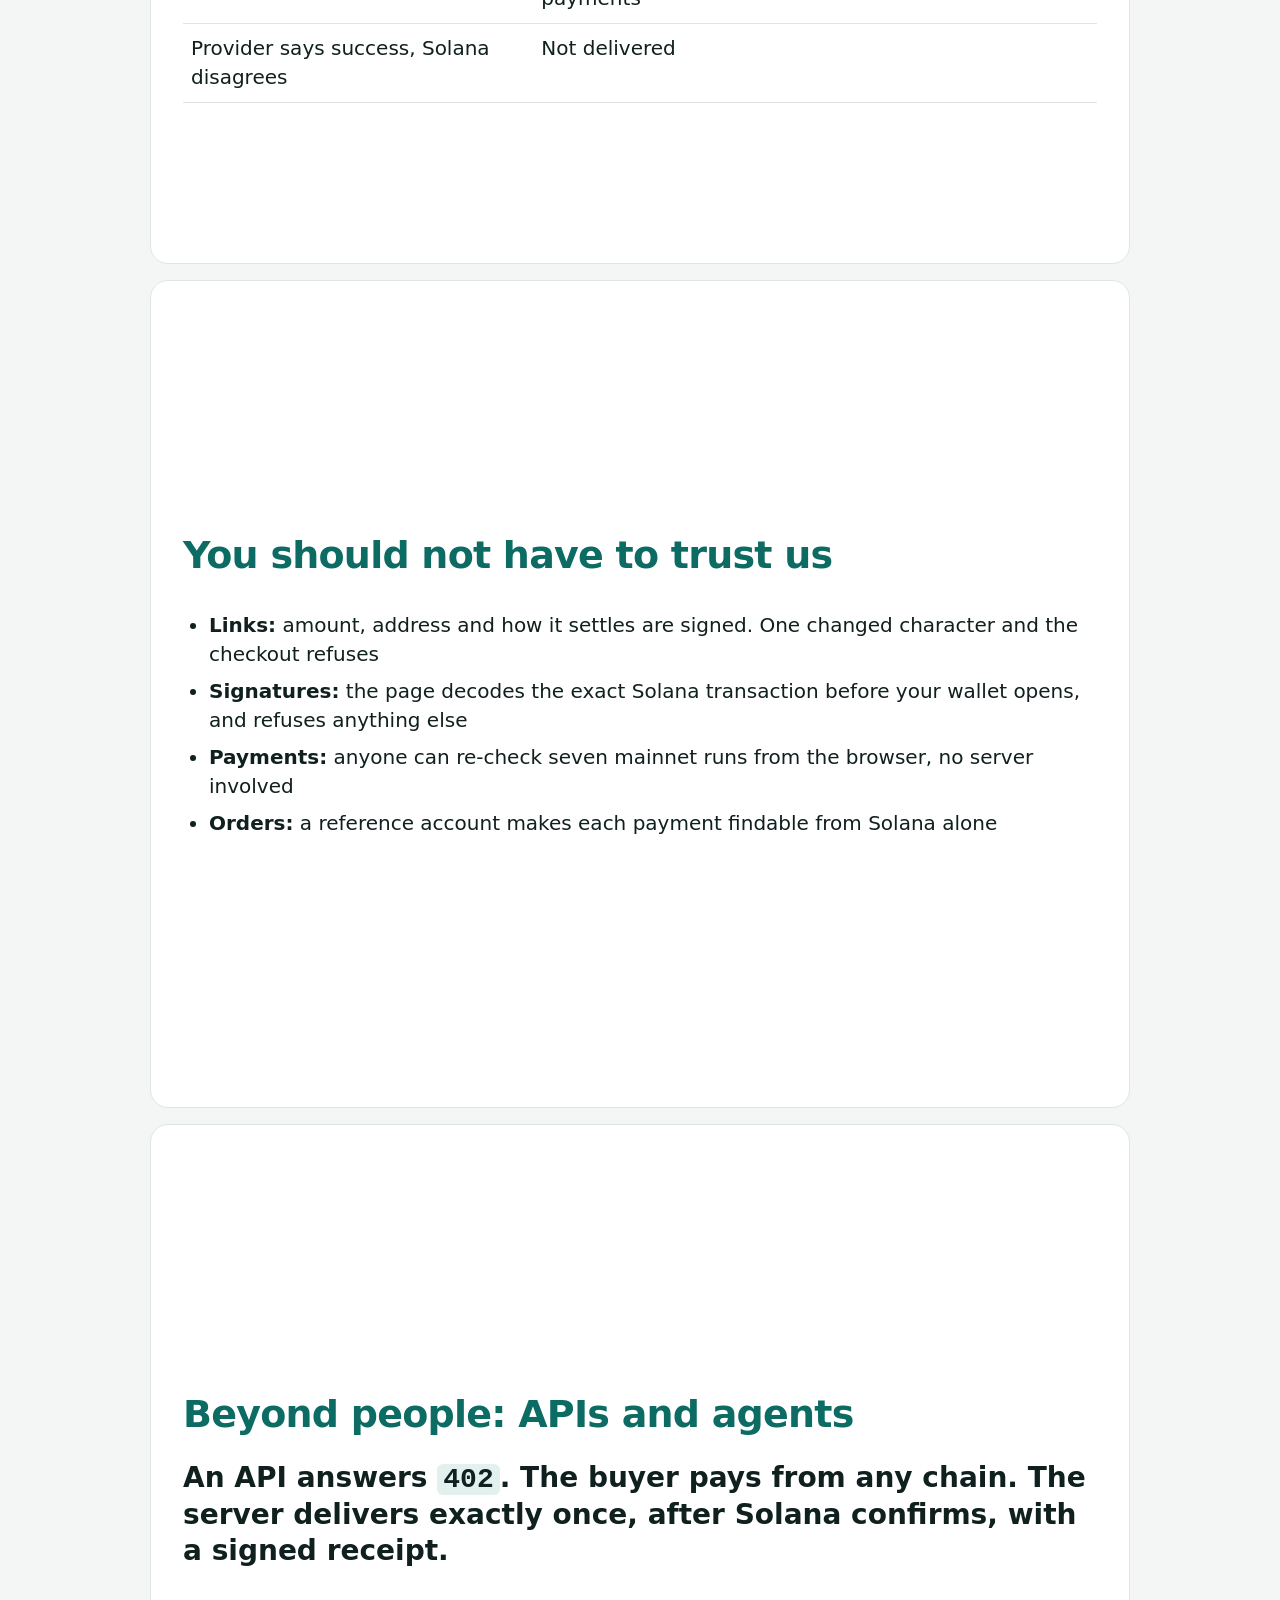
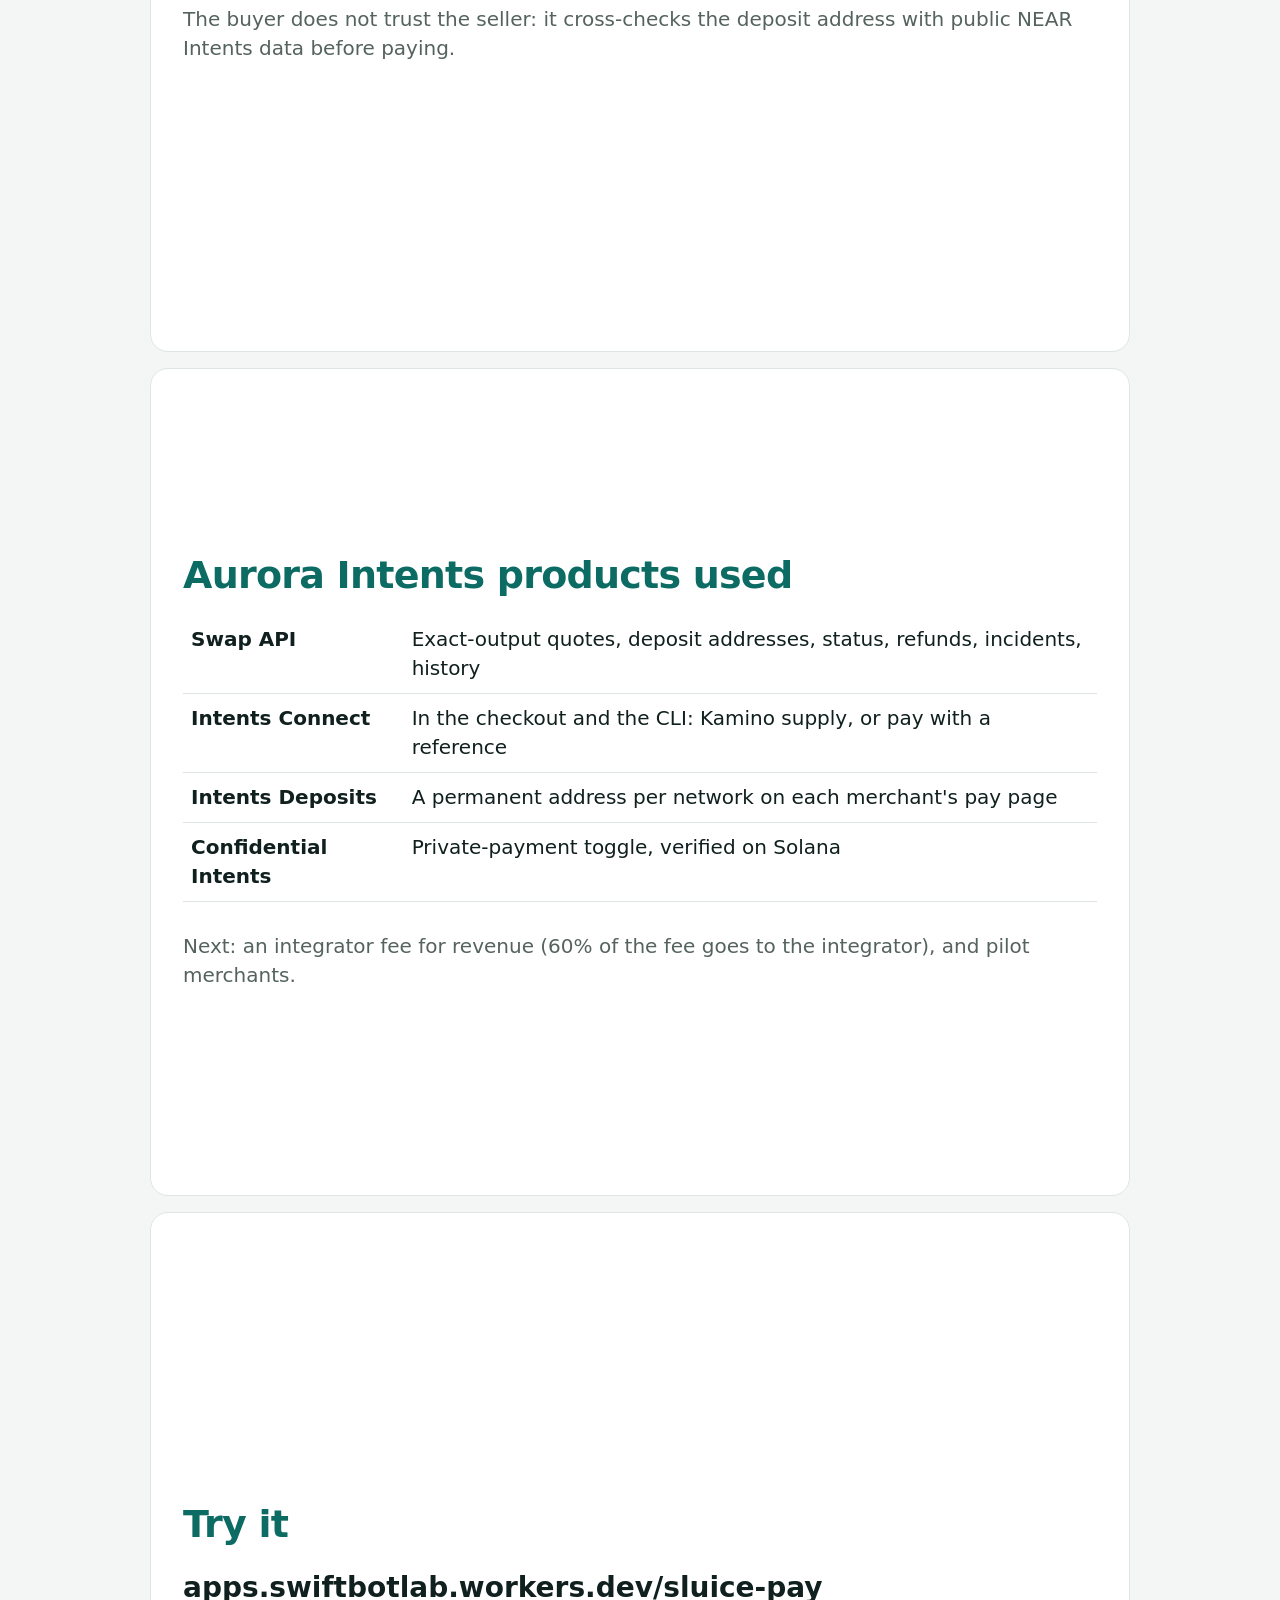
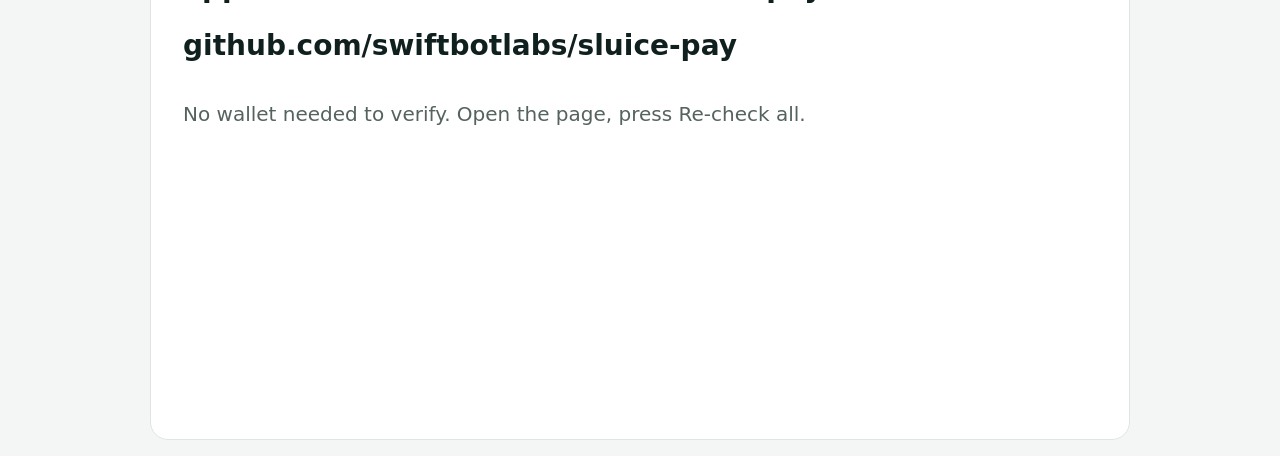
==== commit 823c3def: "Merchant first run, a clearer merchant view, and phone polish - #start: three steps from nothing to " ====
--- a/docs/deck.html
+++ b/docs/deck.html
@@ -69,8 +69,8 @@
 </section>
 <section class="slide cover">
   <h2>Try it</h2>
-  <p class="big">swiftbotlab.github.io/sluice-pay</p>
-  <p class="big">github.com/swiftbotlab/sluice-pay</p>
+  <p class="big">apps.swiftbotlab.workers.dev/sluice-pay</p>
+  <p class="big">github.com/swiftbotlabs/sluice-pay</p>
   <p class="muted">No wallet needed to verify. Open the page, press Re-check all.</p>
 </section>
 </body>
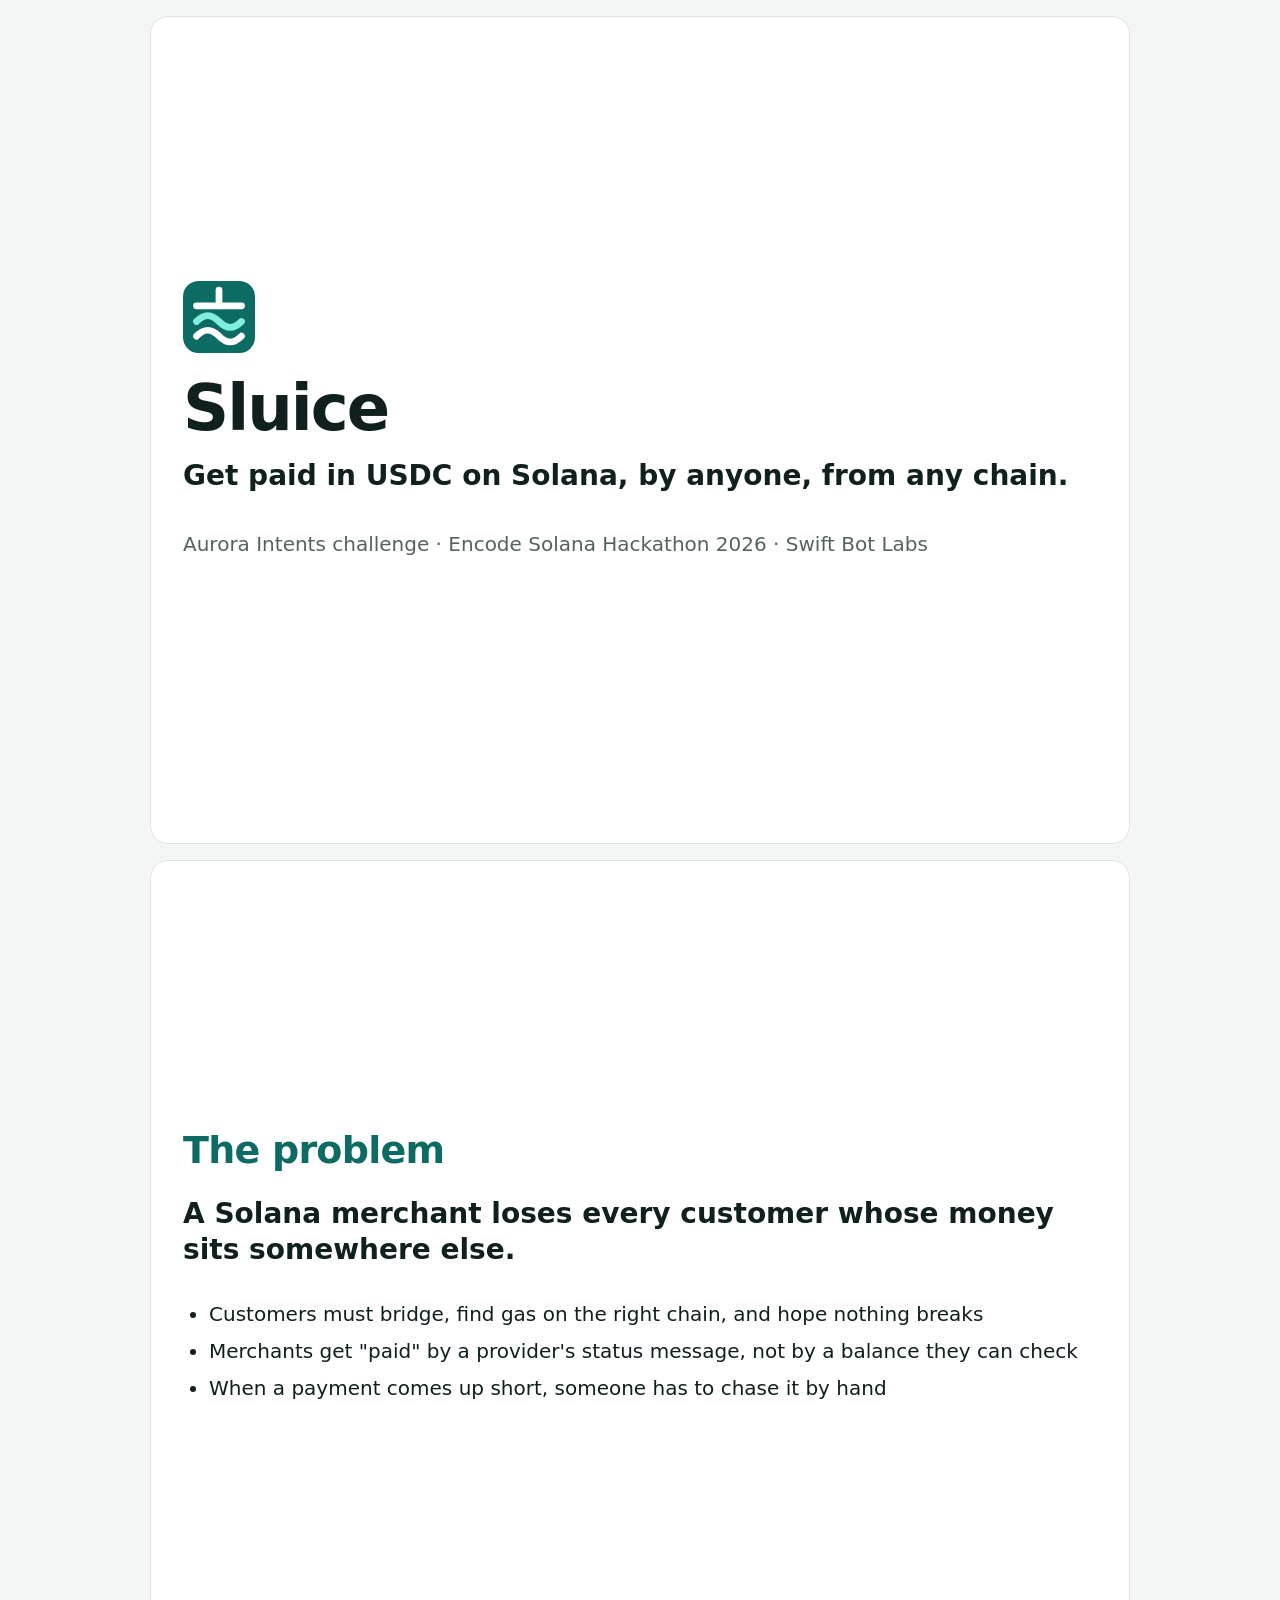
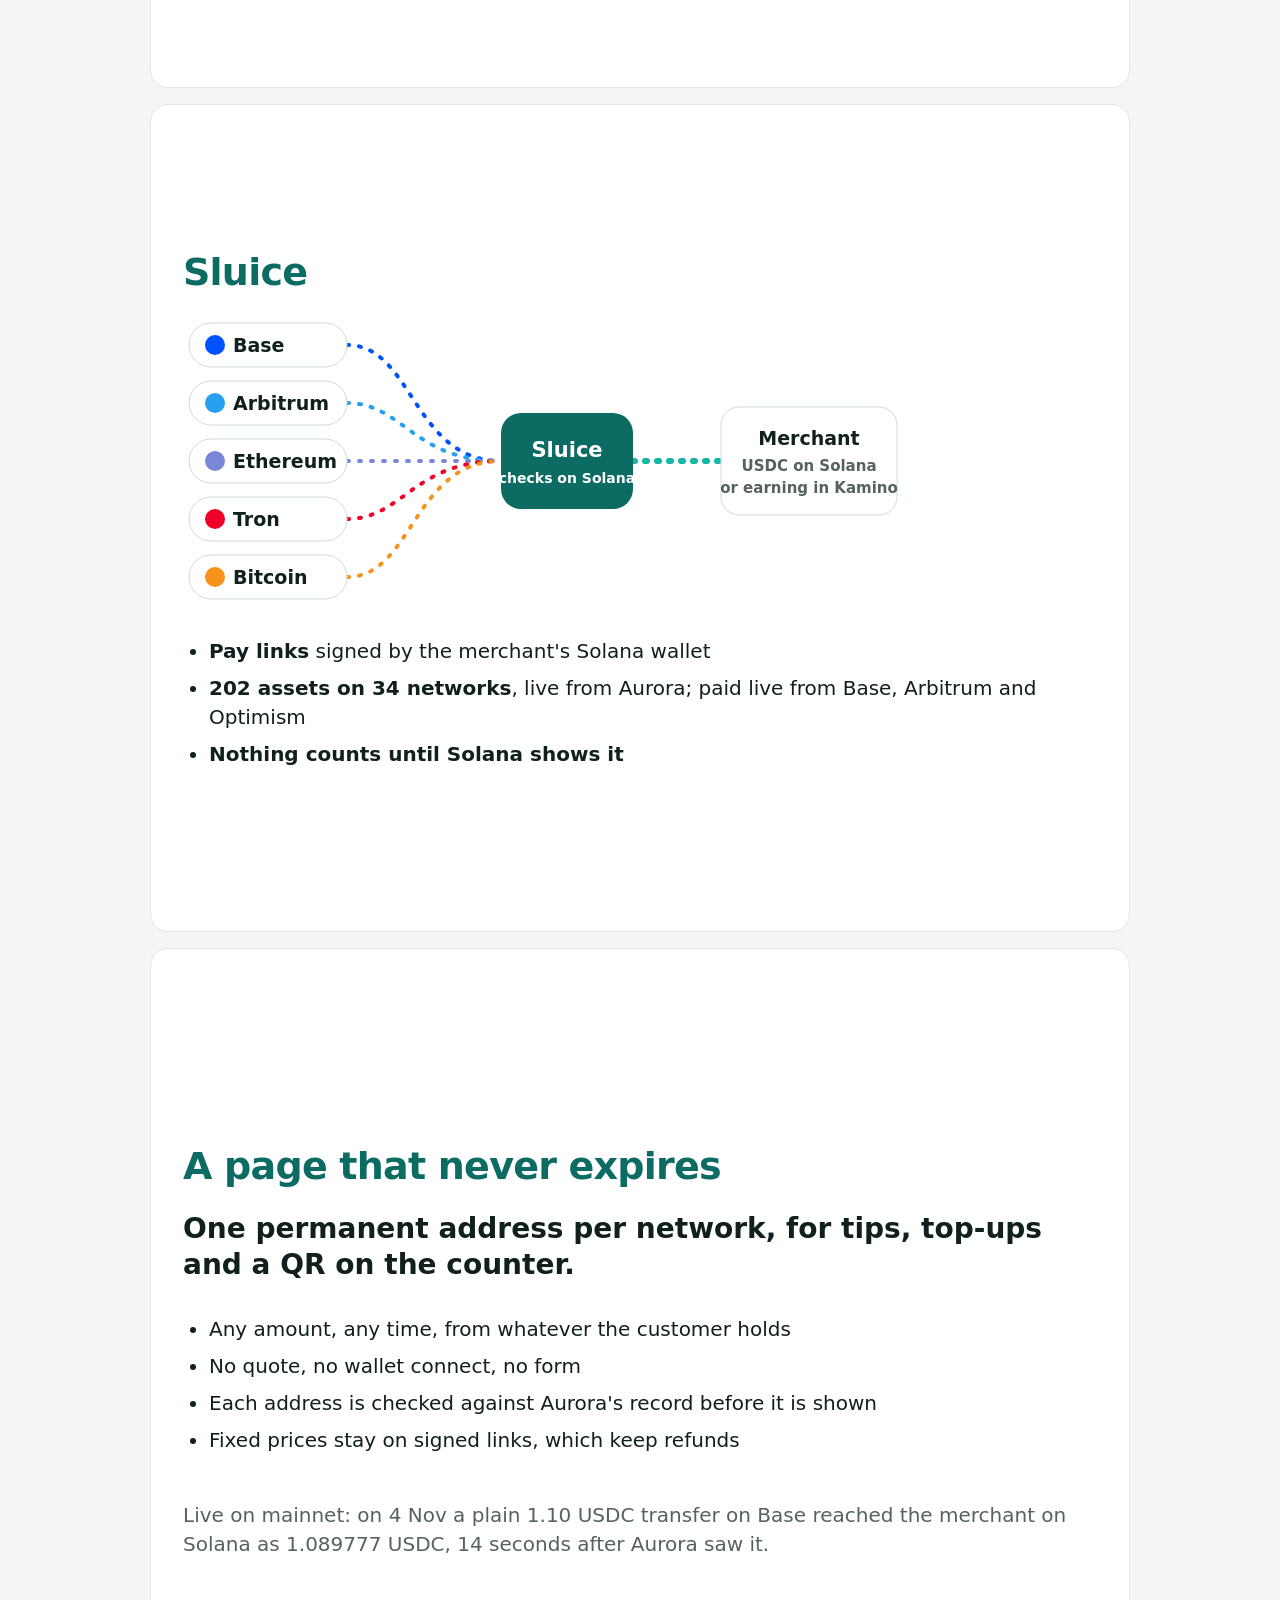
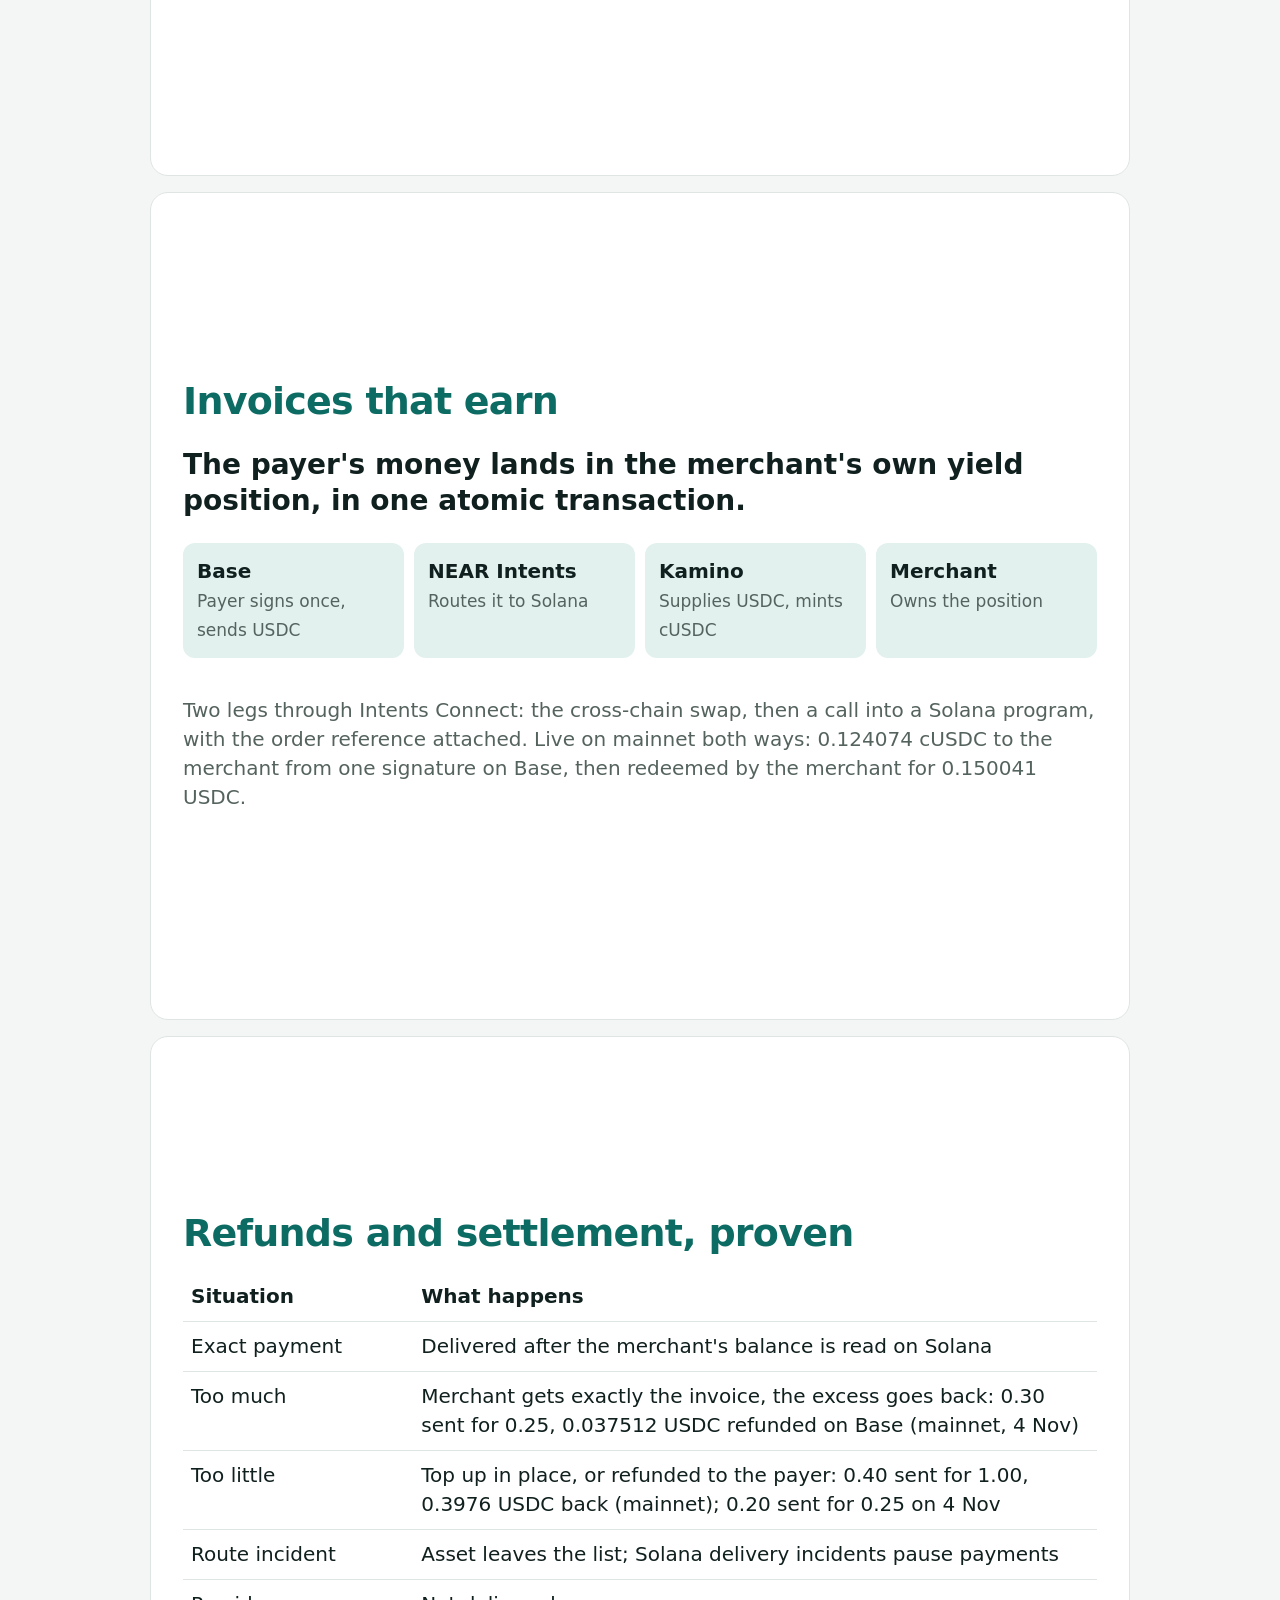
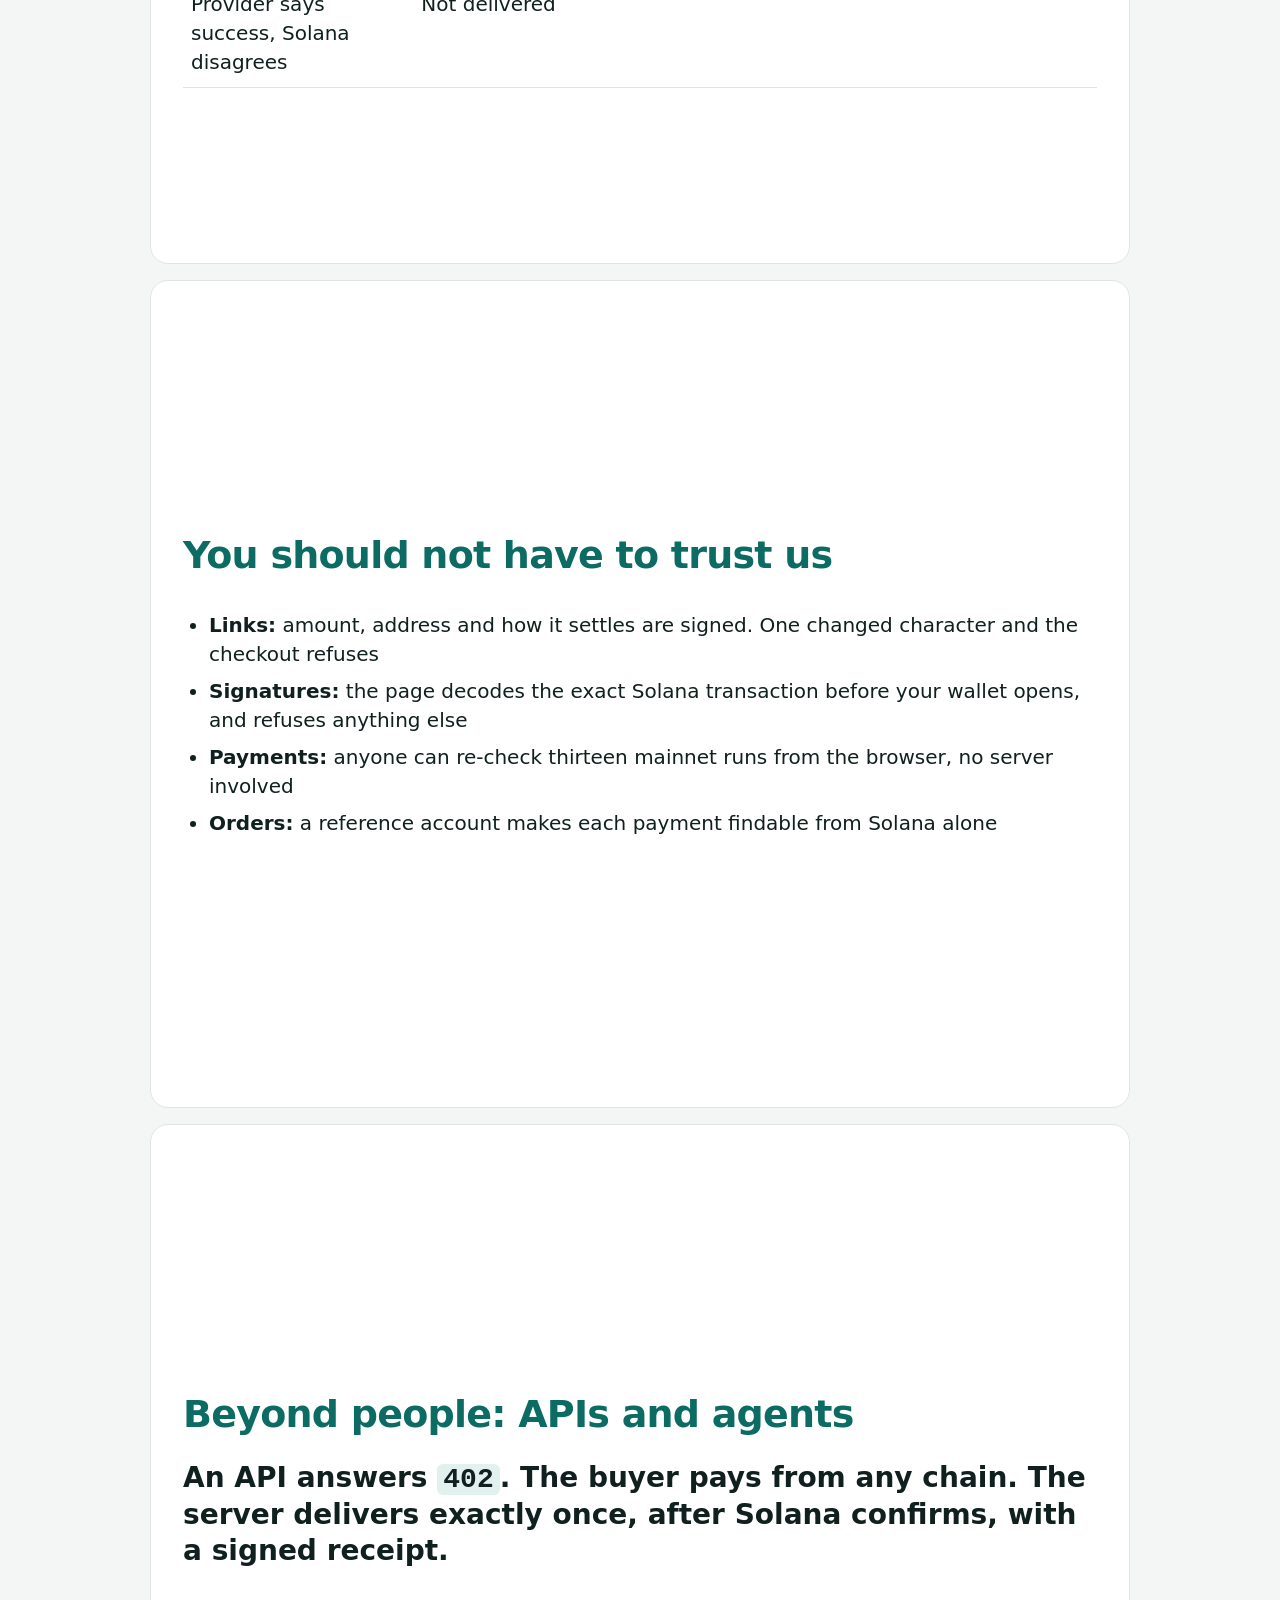
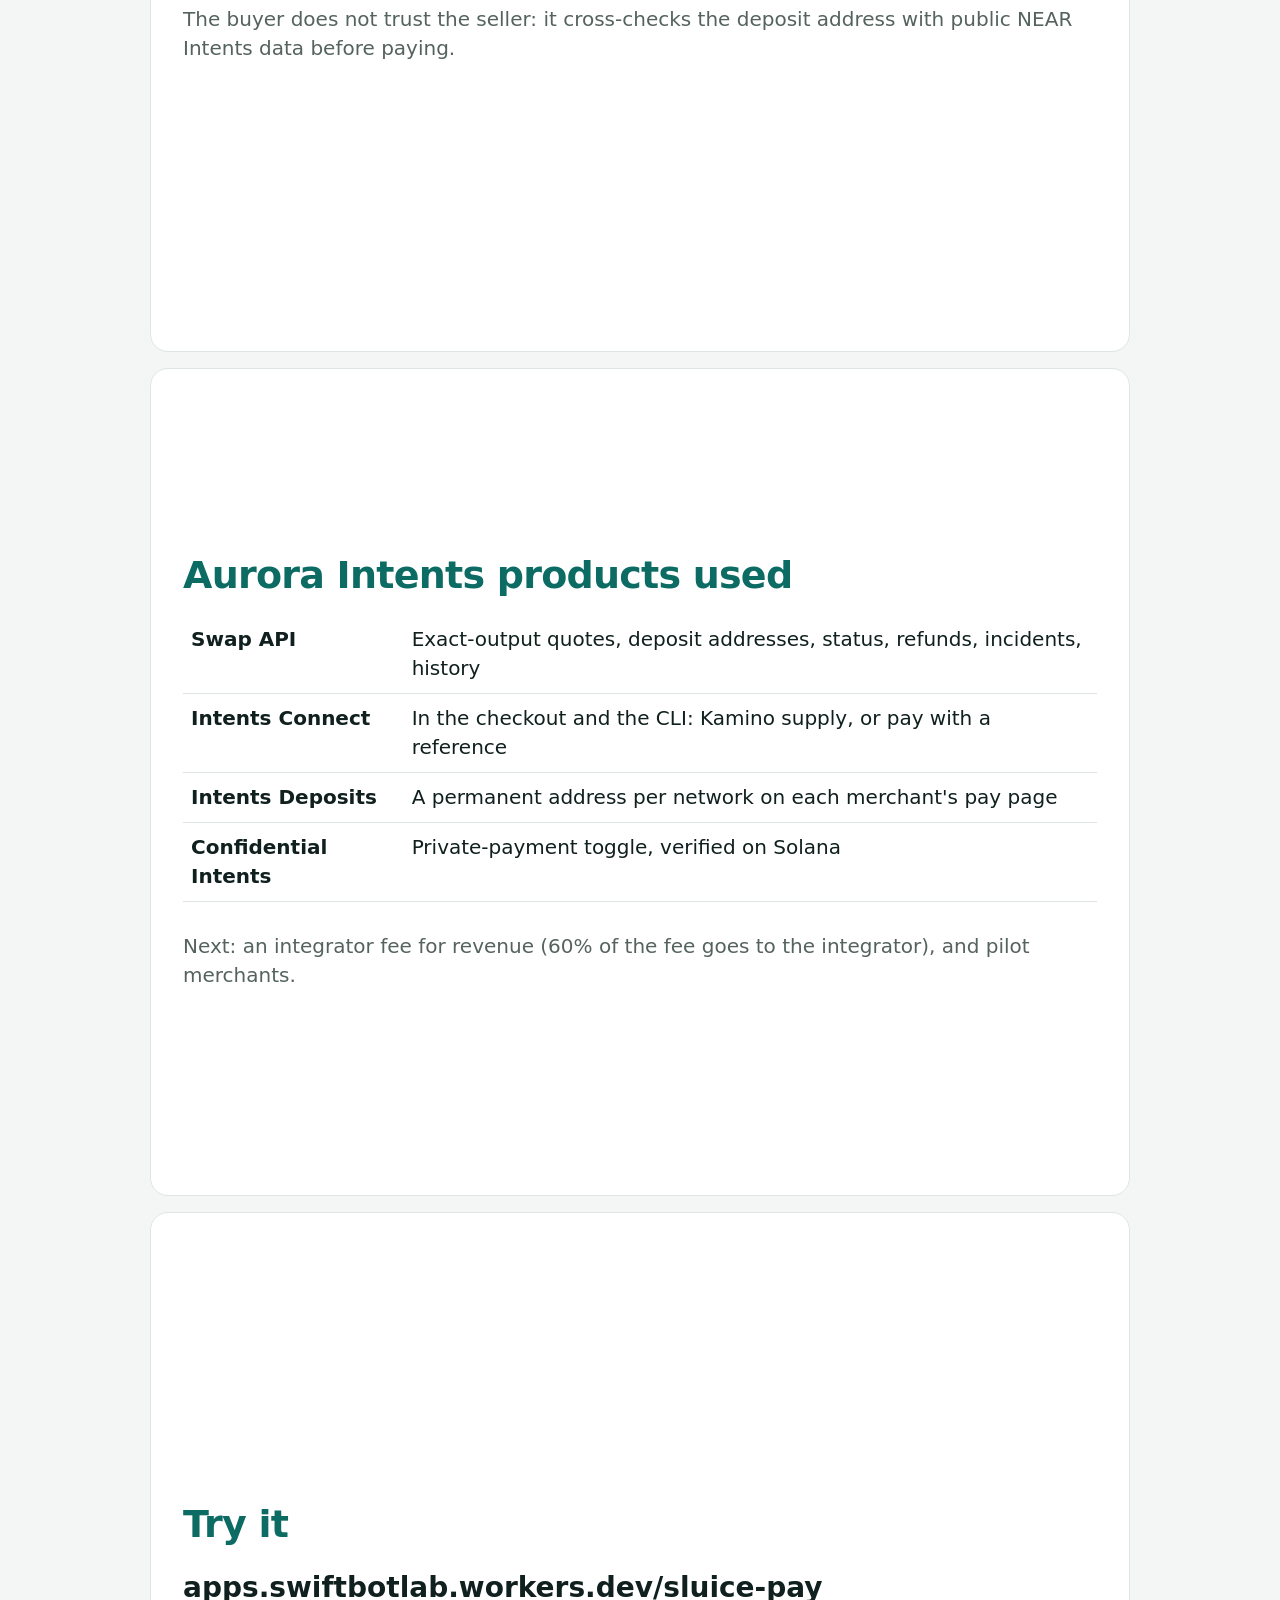
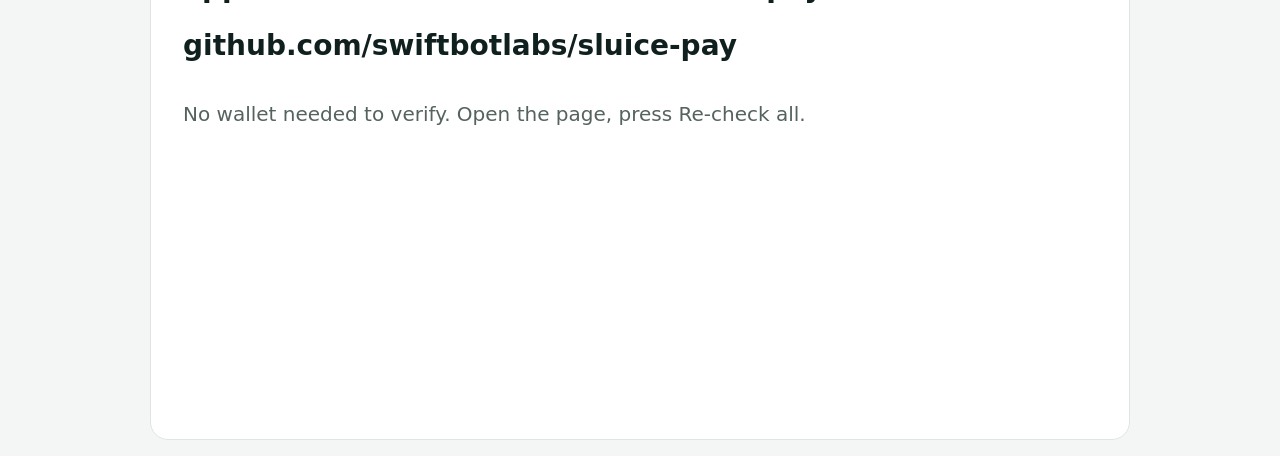
==== commit 204a019b: "Live proofs from 4 Nov: permanent address, refunds, Optimism, redemption A real payment to a permane" ====
--- a/docs/deck.html
+++ b/docs/deck.html
@@ -24,33 +24,33 @@
 <section class="slide">
   <h2>Sluice</h2>
   <img class="art" src="hero.svg" alt="Five chains flow through Sluice into the merchant's USDC on Solana, or into Kamino.">
-  <ul><li><b>Pay links</b> signed by the merchant's Solana wallet</li><li><b>202 assets on 34 networks</b>, live from Aurora</li><li><b>Nothing counts until Solana shows it</b></li></ul>
+  <ul><li><b>Pay links</b> signed by the merchant's Solana wallet</li><li><b>202 assets on 34 networks</b>, live from Aurora; paid live from Base, Arbitrum and Optimism</li><li><b>Nothing counts until Solana shows it</b></li></ul>
 </section>
 <section class="slide">
   <h2>A page that never expires</h2>
   <p class="big">One permanent address per network, for tips, top-ups and a QR on the counter.</p>
   <ul><li>Any amount, any time, from whatever the customer holds</li><li>No quote, no wallet connect, no form</li><li>Each address is checked against Aurora's record before it is shown</li><li>Fixed prices stay on signed links, which keep refunds</li></ul>
-  <p class="muted">Status: addresses are live on mainnet. No real payment has been run through one yet.</p>
+  <p class="muted">Live on mainnet: on 4 Nov a plain 1.10 USDC transfer on Base reached the merchant on Solana as 1.089777 USDC, 14 seconds after Aurora saw it.</p>
 </section>
 <section class="slide">
   <h2>Invoices that earn</h2>
   <p class="big">The payer's money lands in the <b>merchant's own</b> yield position, in one atomic transaction.</p>
   <ol class="flow"><li><b>Base</b><span>Payer signs once, sends USDC</span></li><li><b>NEAR Intents</b><span>Routes it to Solana</span></li><li><b>Kamino</b><span>Supplies USDC, mints cUSDC</span></li><li><b>Merchant</b><span>Owns the position</span></li></ol>
-  <p class="muted">Two legs through Intents Connect: the cross-chain swap, then a call into a Solana program, with the order reference attached. <span id="earn-status">Live on mainnet: 0.124074 cUSDC to the merchant from one signature on Base.</span></p>
+  <p class="muted">Two legs through Intents Connect: the cross-chain swap, then a call into a Solana program, with the order reference attached. <span id="earn-status">Live on mainnet both ways: 0.124074 cUSDC to the merchant from one signature on Base, then redeemed by the merchant for 0.150041 USDC.</span></p>
 </section>
 <section class="slide">
   <h2>Refunds and settlement, proven</h2>
   <table><thead><tr><th>Situation</th><th>What happens</th></tr></thead><tbody>
     <tr><td>Exact payment</td><td>Delivered after the merchant's balance is read on Solana</td></tr>
-    <tr><td>Too much</td><td>Excess refunded automatically (0.002659 USDC, mainnet)</td></tr>
-    <tr><td>Too little</td><td>Top up in place, or refunded to the payer (0.3976 USDC, mainnet)</td></tr>
+    <tr><td>Too much</td><td>Merchant gets exactly the invoice, the excess goes back: 0.30 sent for 0.25, 0.037512 USDC refunded on Base (mainnet, 4 Nov)</td></tr>
+    <tr><td>Too little</td><td>Top up in place, or refunded to the payer: 0.40 sent for 1.00, 0.3976 USDC back (mainnet); 0.20 sent for 0.25 on 4 Nov</td></tr>
     <tr><td>Route incident</td><td>Asset leaves the list; Solana delivery incidents pause payments</td></tr>
     <tr><td>Provider says success, Solana disagrees</td><td>Not delivered</td></tr>
   </tbody></table>
 </section>
 <section class="slide">
   <h2>You should not have to trust us</h2>
-  <ul><li><b>Links:</b> amount, address and how it settles are signed. One changed character and the checkout refuses</li><li><b>Signatures:</b> the page decodes the exact Solana transaction before your wallet opens, and refuses anything else</li><li><b>Payments:</b> anyone can re-check seven mainnet runs from the browser, no server involved</li><li><b>Orders:</b> a reference account makes each payment findable from Solana alone</li></ul>
+  <ul><li><b>Links:</b> amount, address and how it settles are signed. One changed character and the checkout refuses</li><li><b>Signatures:</b> the page decodes the exact Solana transaction before your wallet opens, and refuses anything else</li><li><b>Payments:</b> anyone can re-check thirteen mainnet runs from the browser, no server involved</li><li><b>Orders:</b> a reference account makes each payment findable from Solana alone</li></ul>
 </section>
 <section class="slide">
   <h2>Beyond people: APIs and agents</h2>
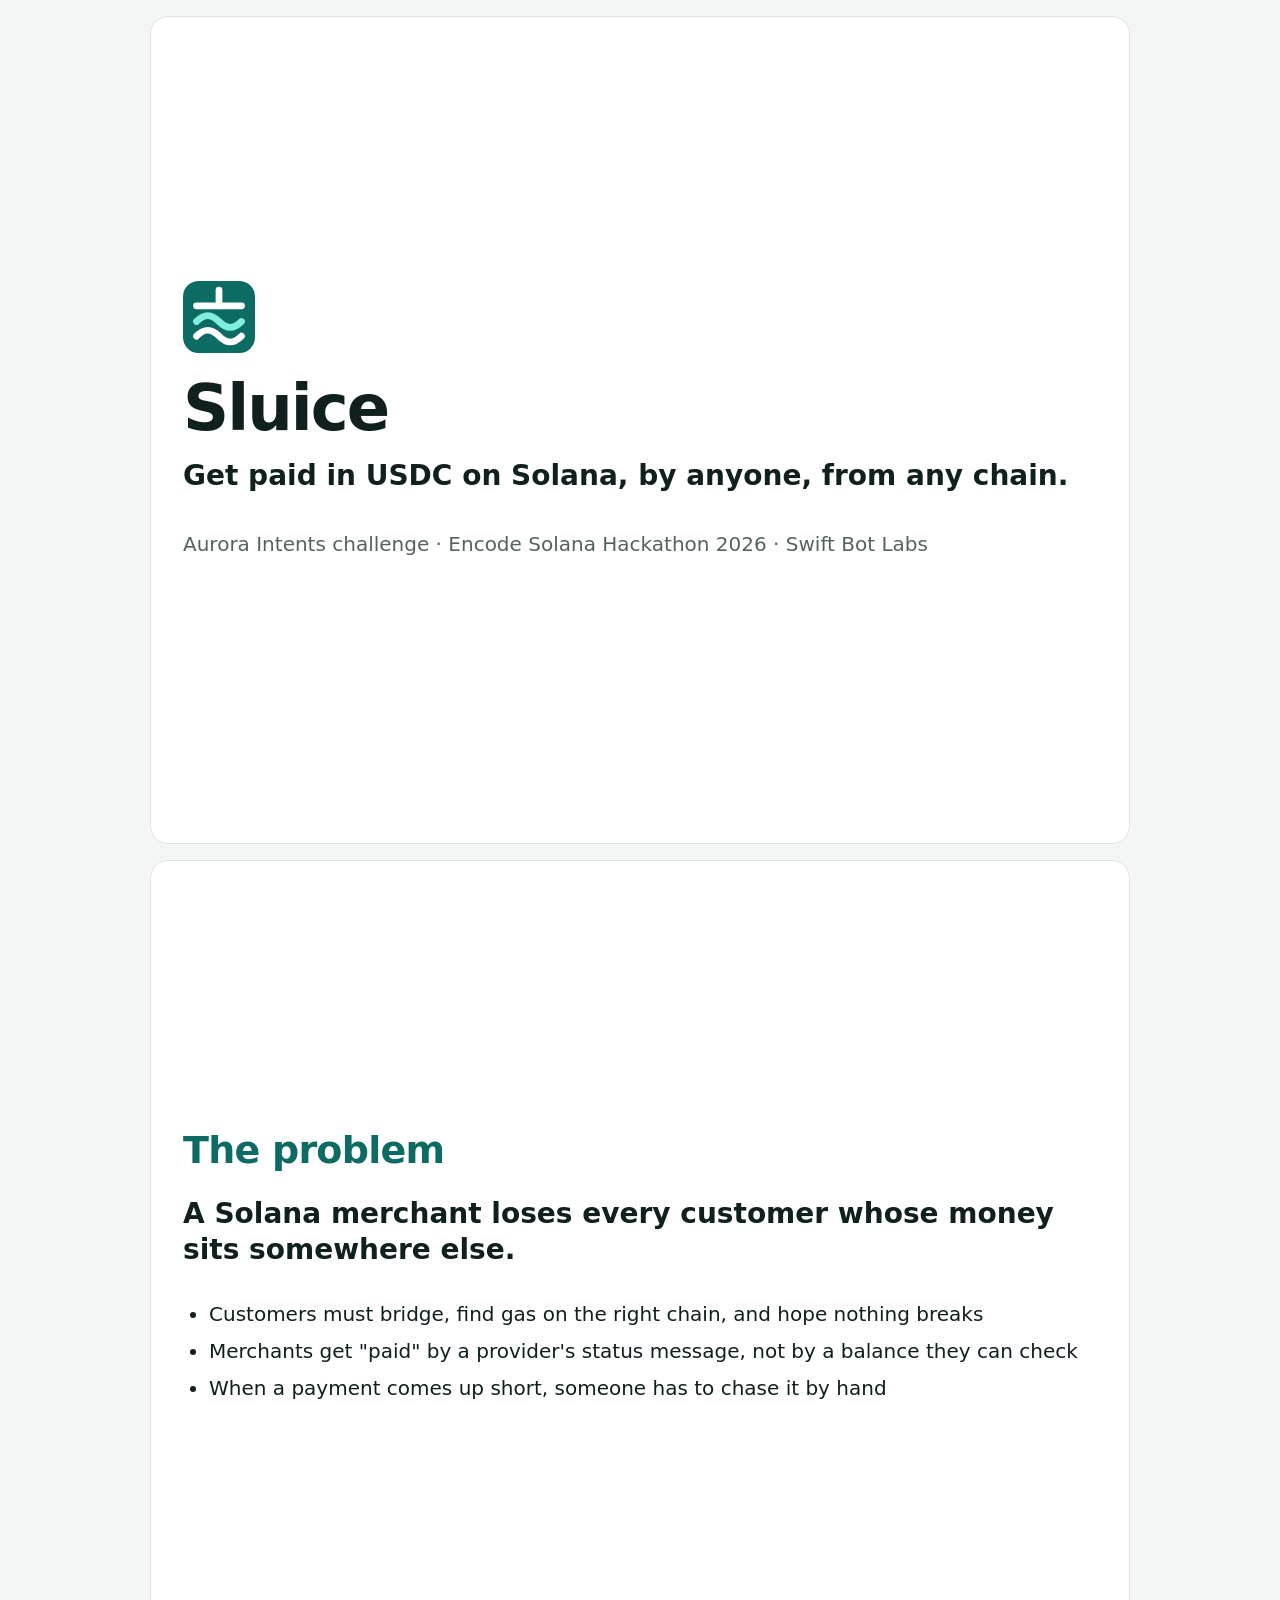
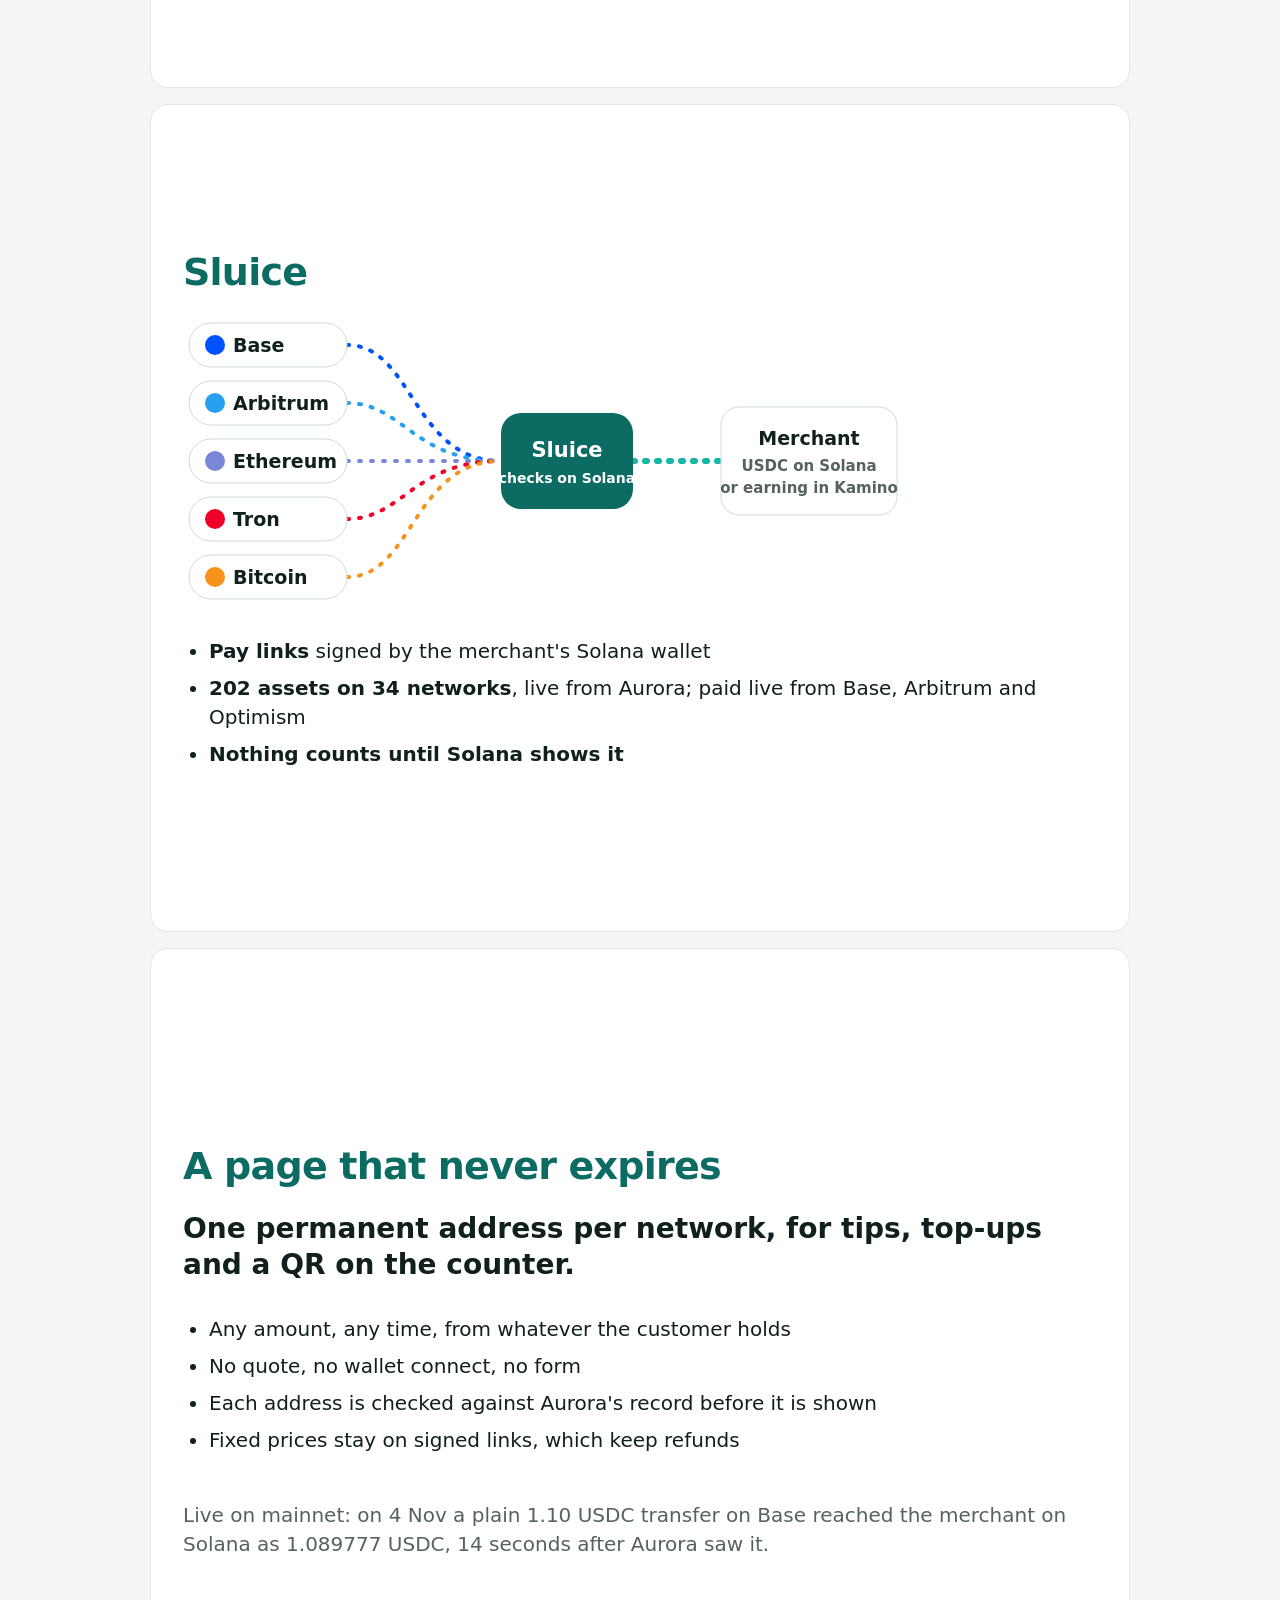
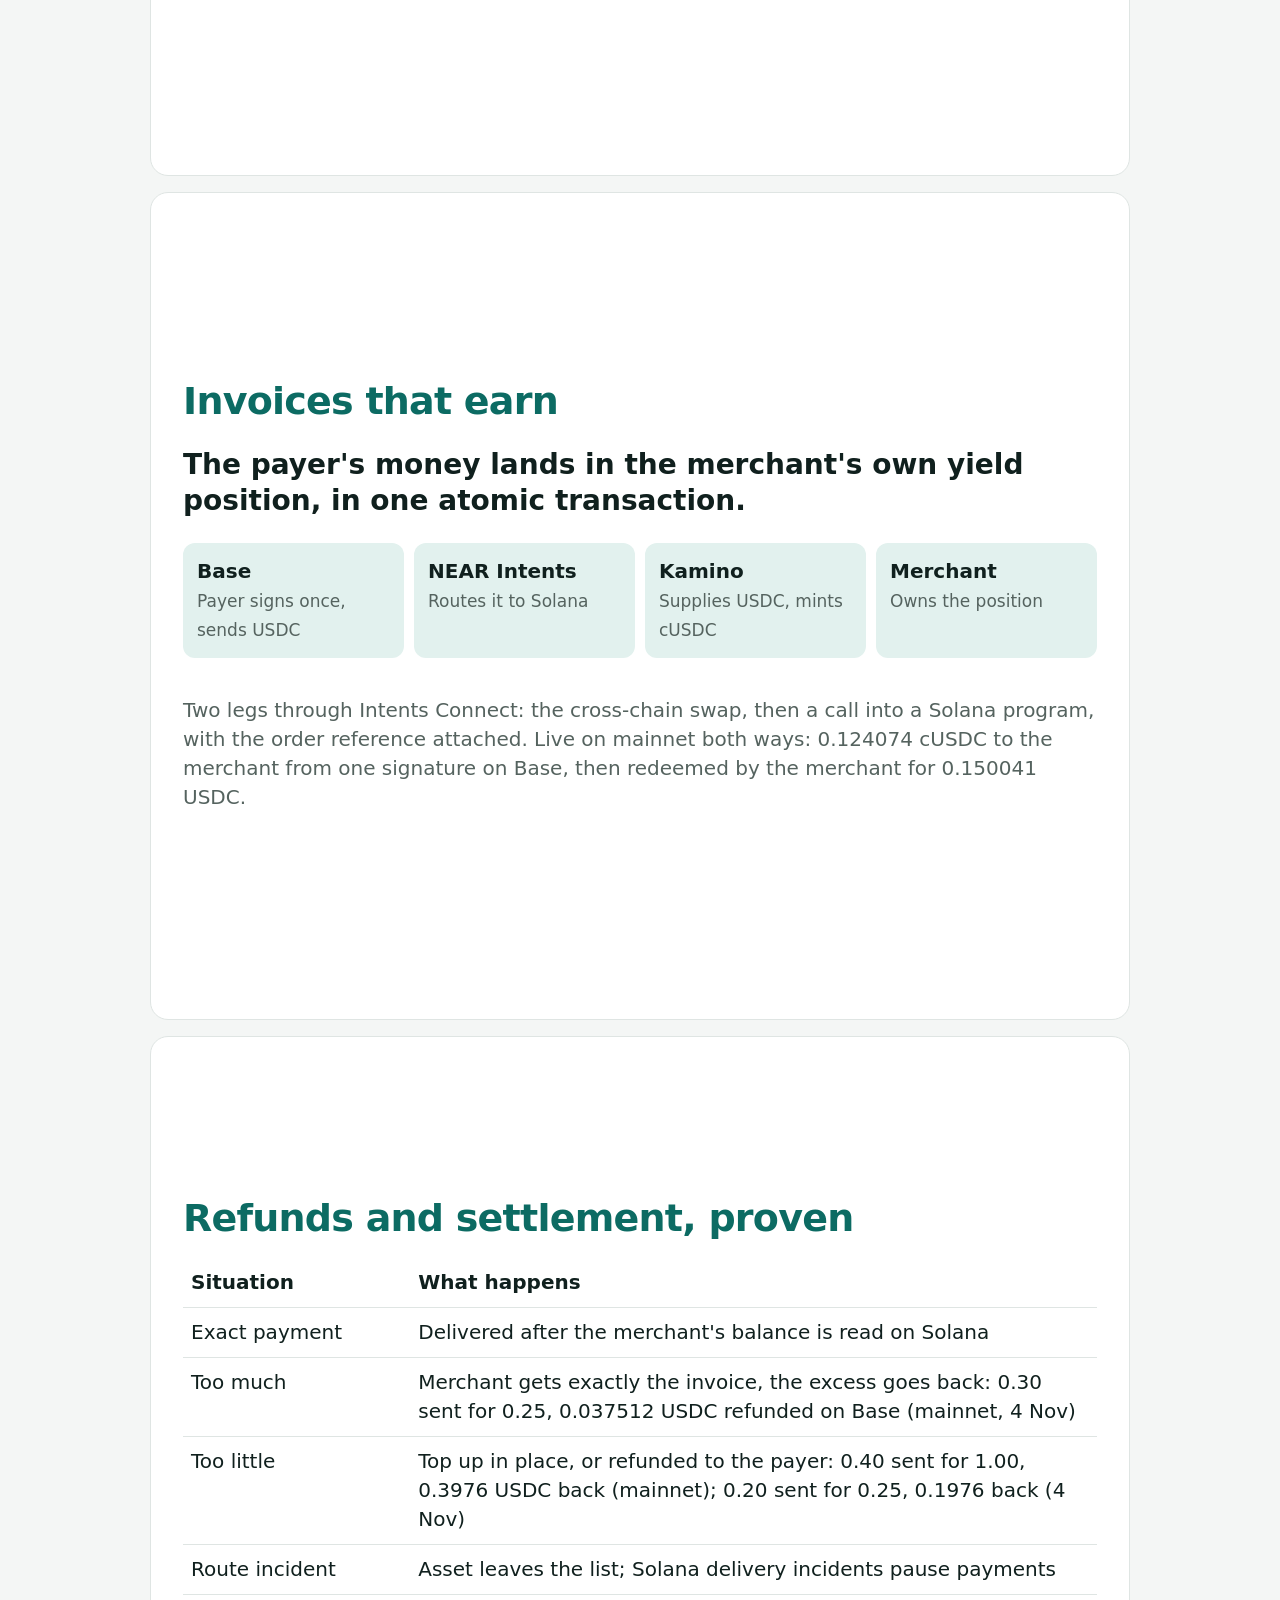
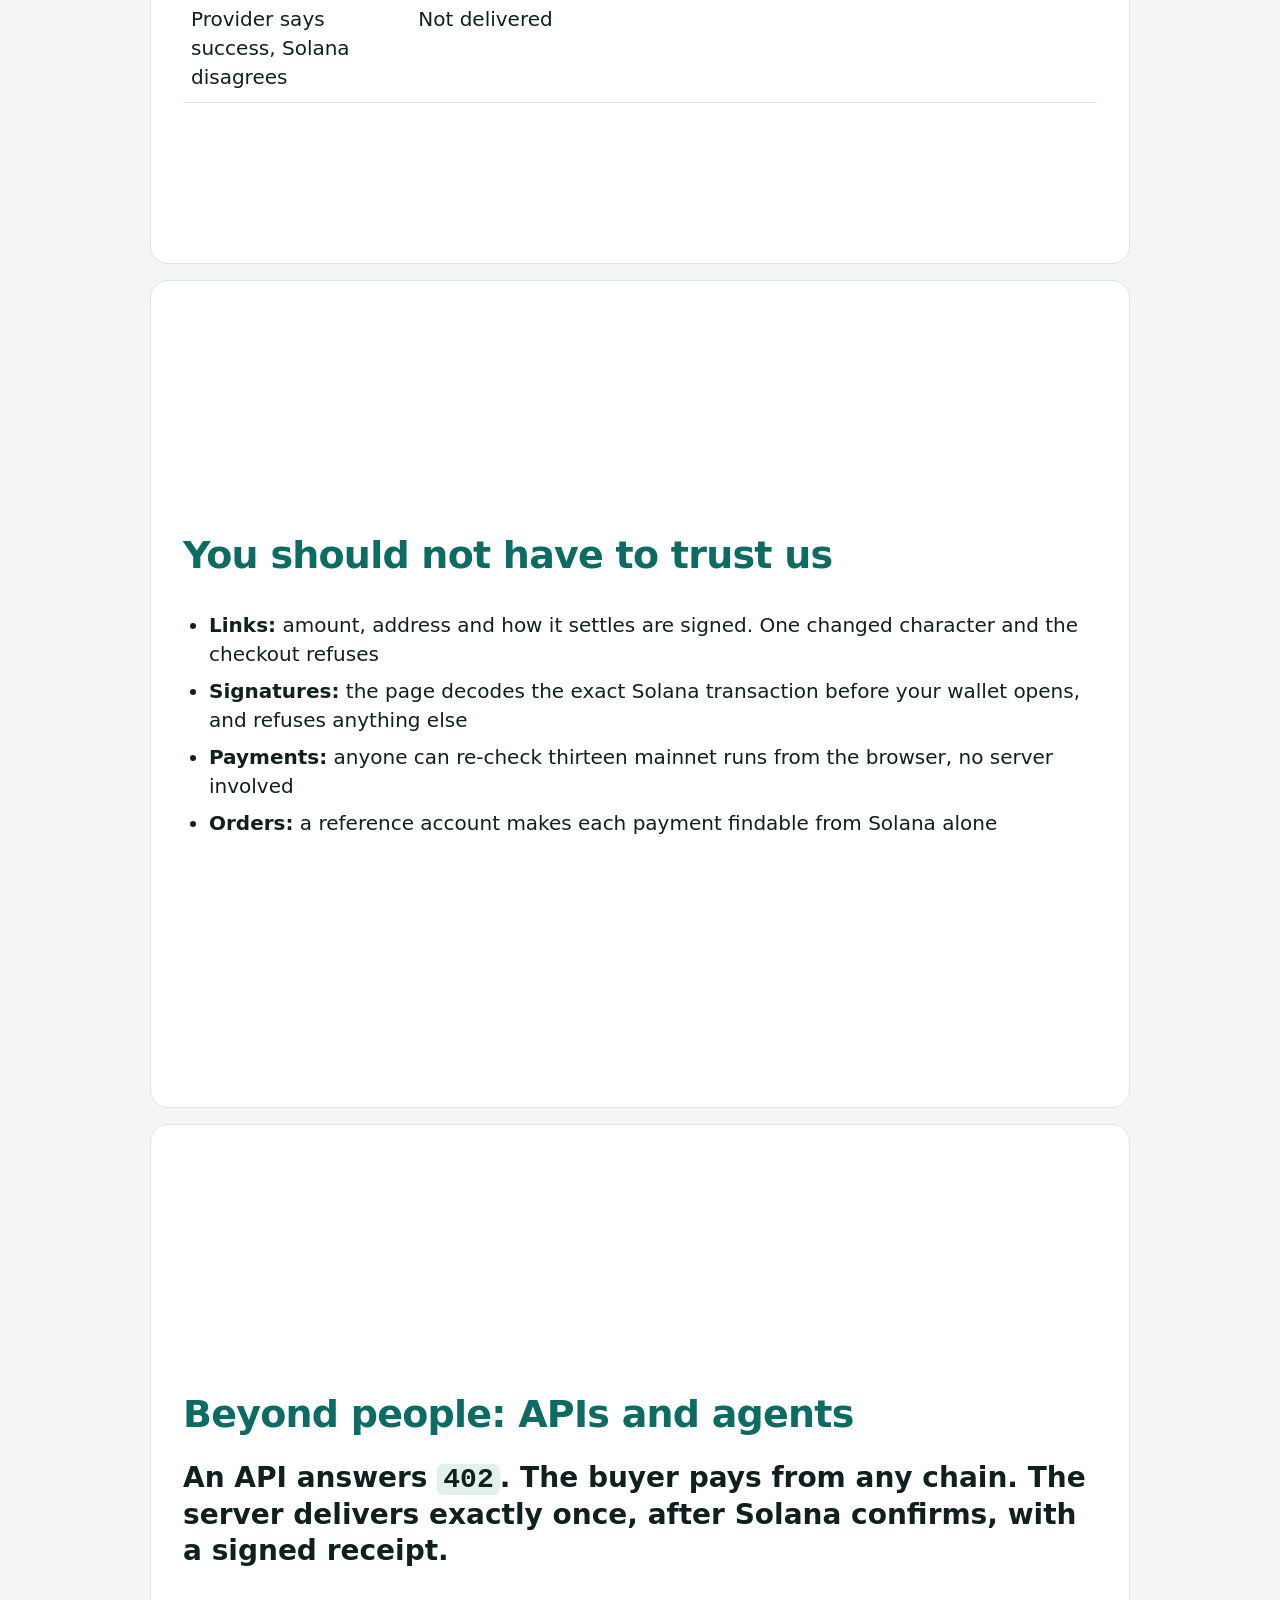
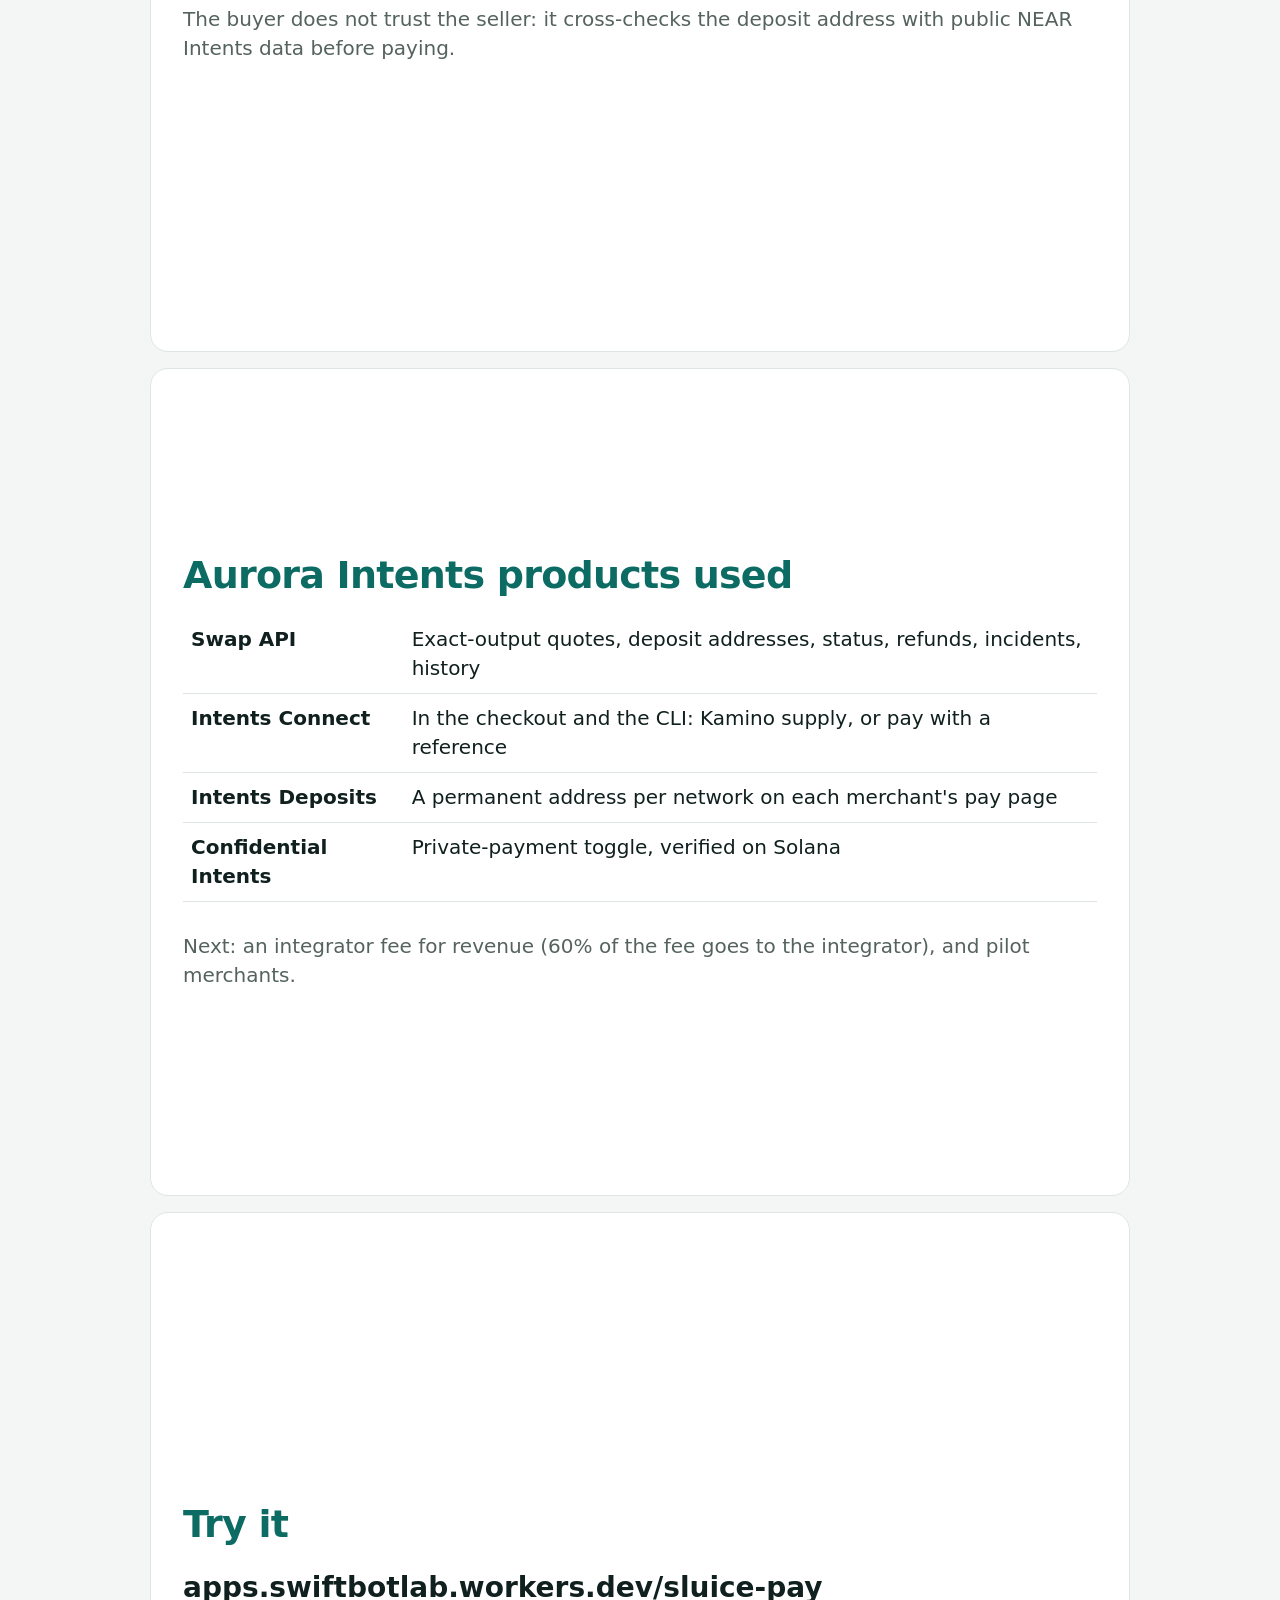
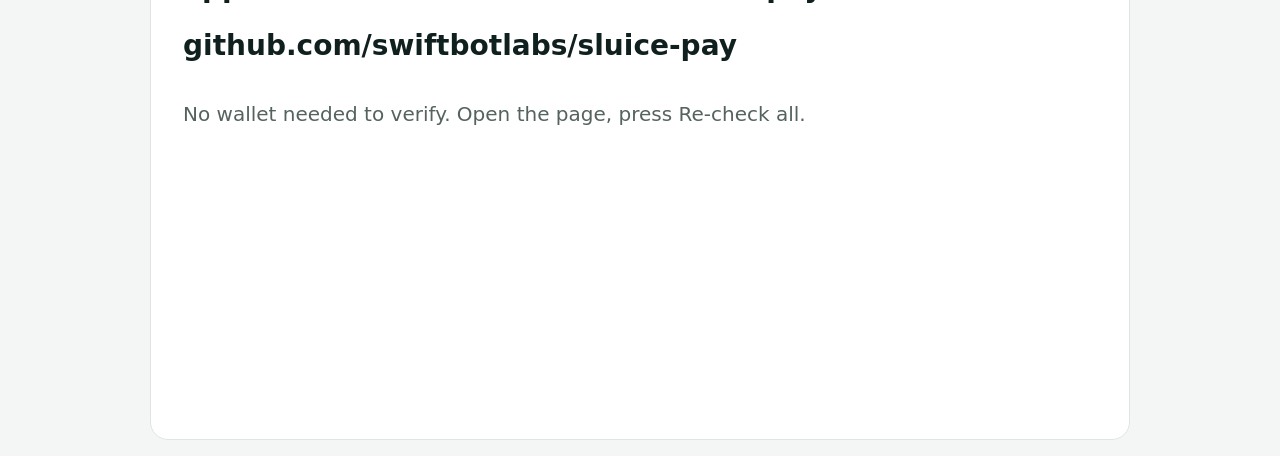
==== commit de3ee48a: "Short invoice proof: the refund landed" ====
--- a/docs/deck.html
+++ b/docs/deck.html
@@ -43,7 +43,7 @@
   <table><thead><tr><th>Situation</th><th>What happens</th></tr></thead><tbody>
     <tr><td>Exact payment</td><td>Delivered after the merchant's balance is read on Solana</td></tr>
     <tr><td>Too much</td><td>Merchant gets exactly the invoice, the excess goes back: 0.30 sent for 0.25, 0.037512 USDC refunded on Base (mainnet, 4 Nov)</td></tr>
-    <tr><td>Too little</td><td>Top up in place, or refunded to the payer: 0.40 sent for 1.00, 0.3976 USDC back (mainnet); 0.20 sent for 0.25 on 4 Nov</td></tr>
+    <tr><td>Too little</td><td>Top up in place, or refunded to the payer: 0.40 sent for 1.00, 0.3976 USDC back (mainnet); 0.20 sent for 0.25, 0.1976 back (4 Nov)</td></tr>
     <tr><td>Route incident</td><td>Asset leaves the list; Solana delivery incidents pause payments</td></tr>
     <tr><td>Provider says success, Solana disagrees</td><td>Not delivered</td></tr>
   </tbody></table>
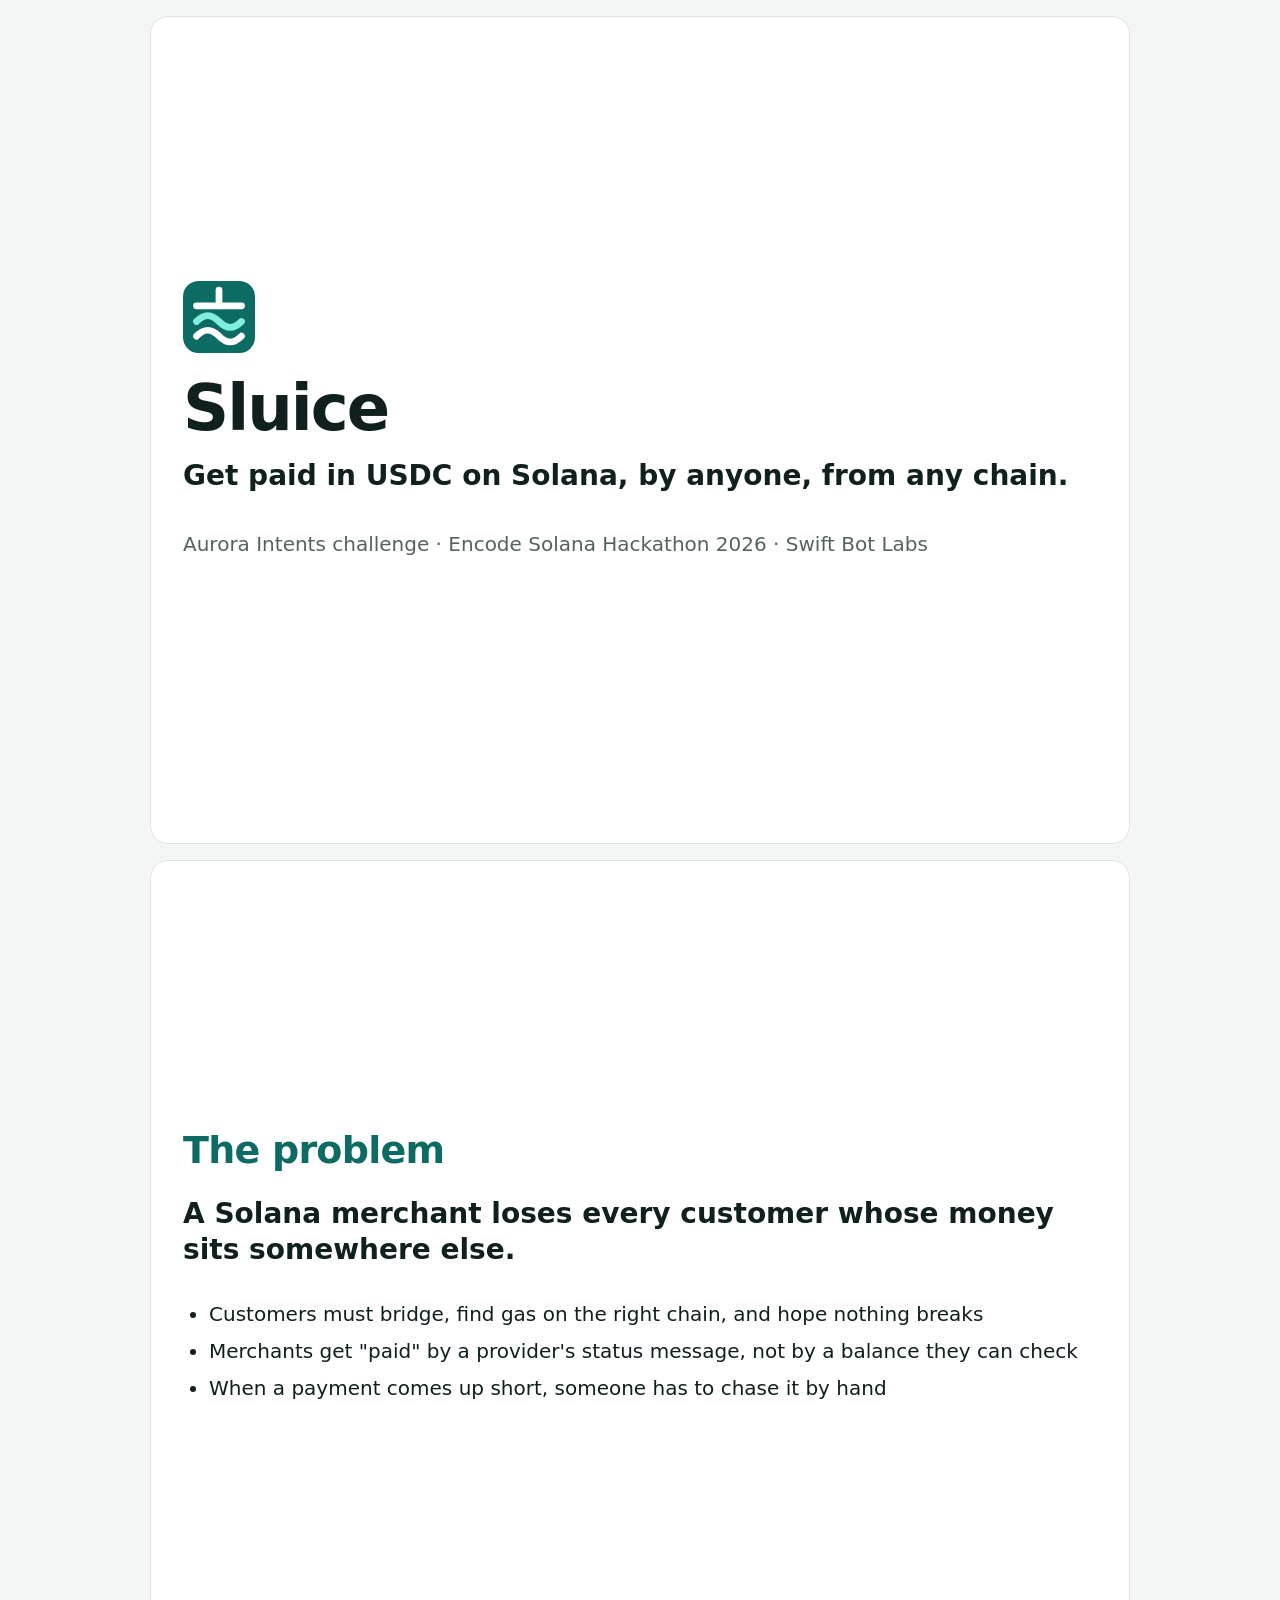
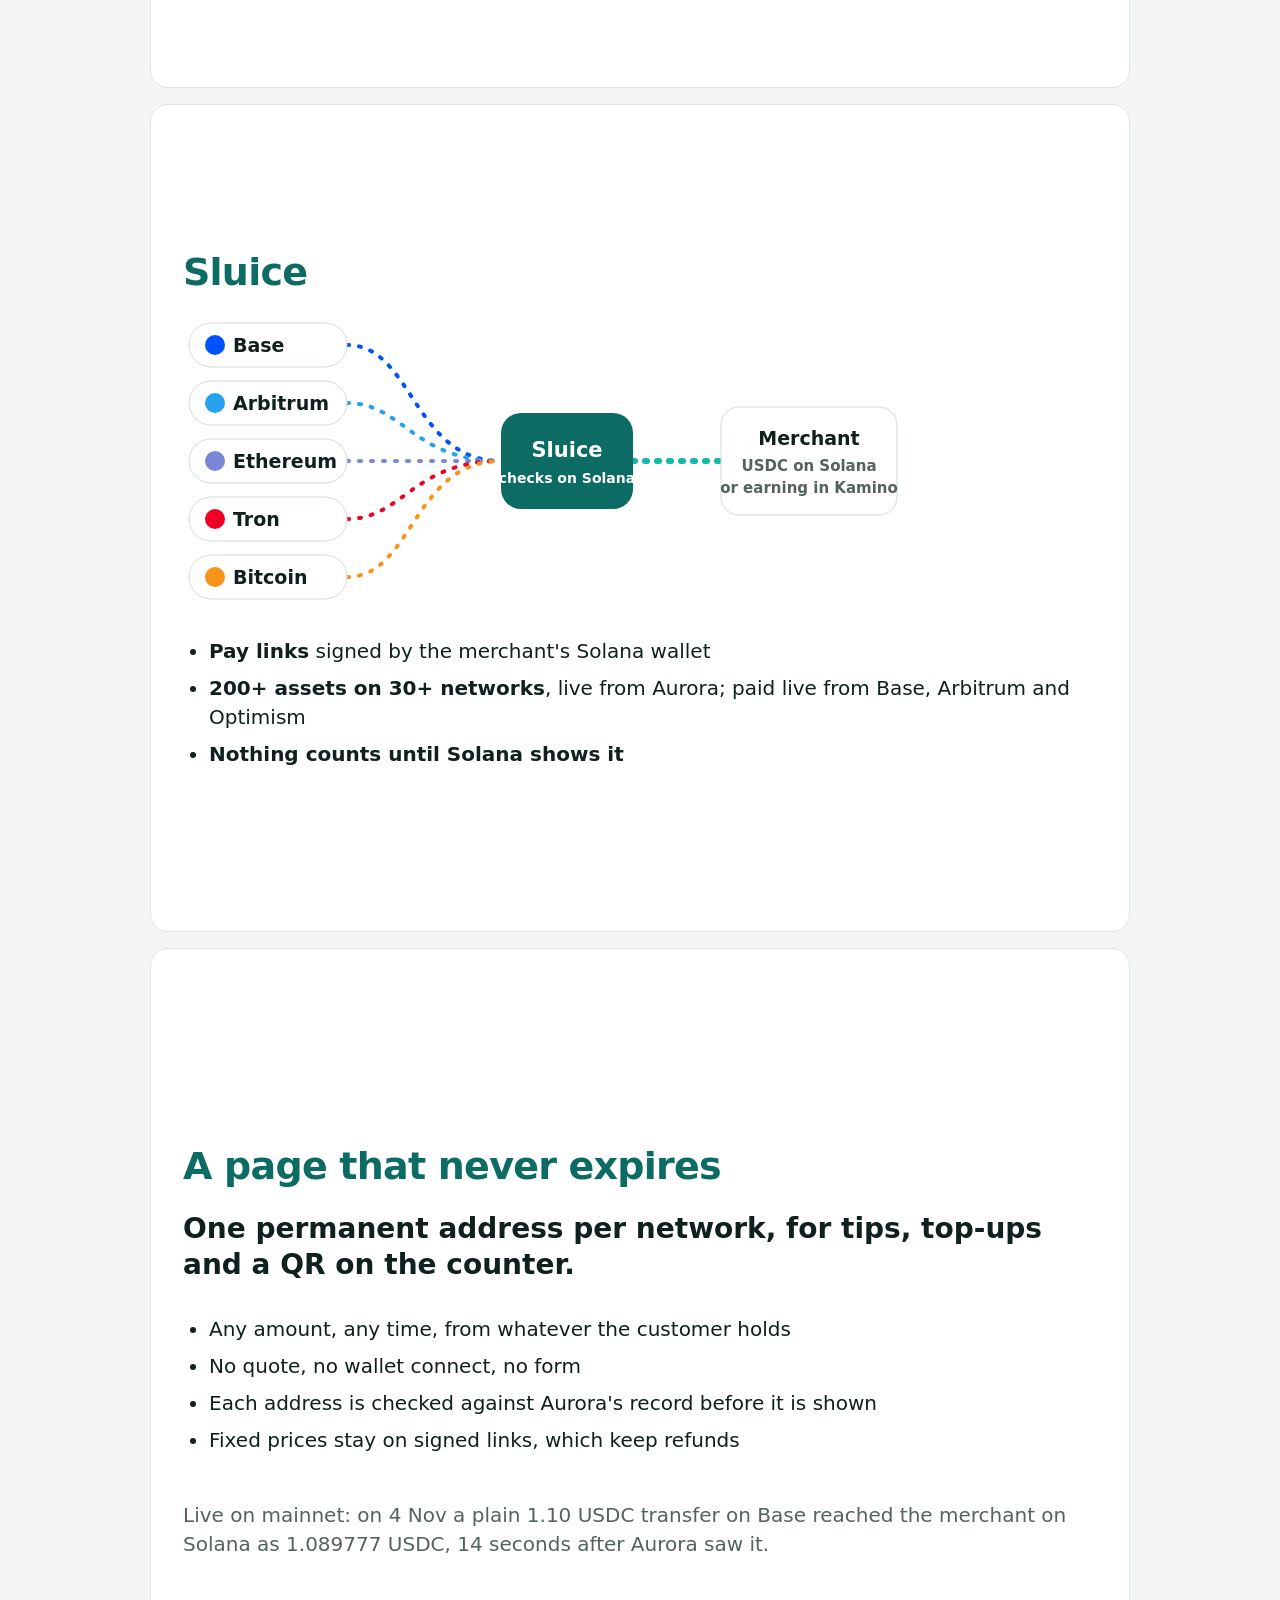
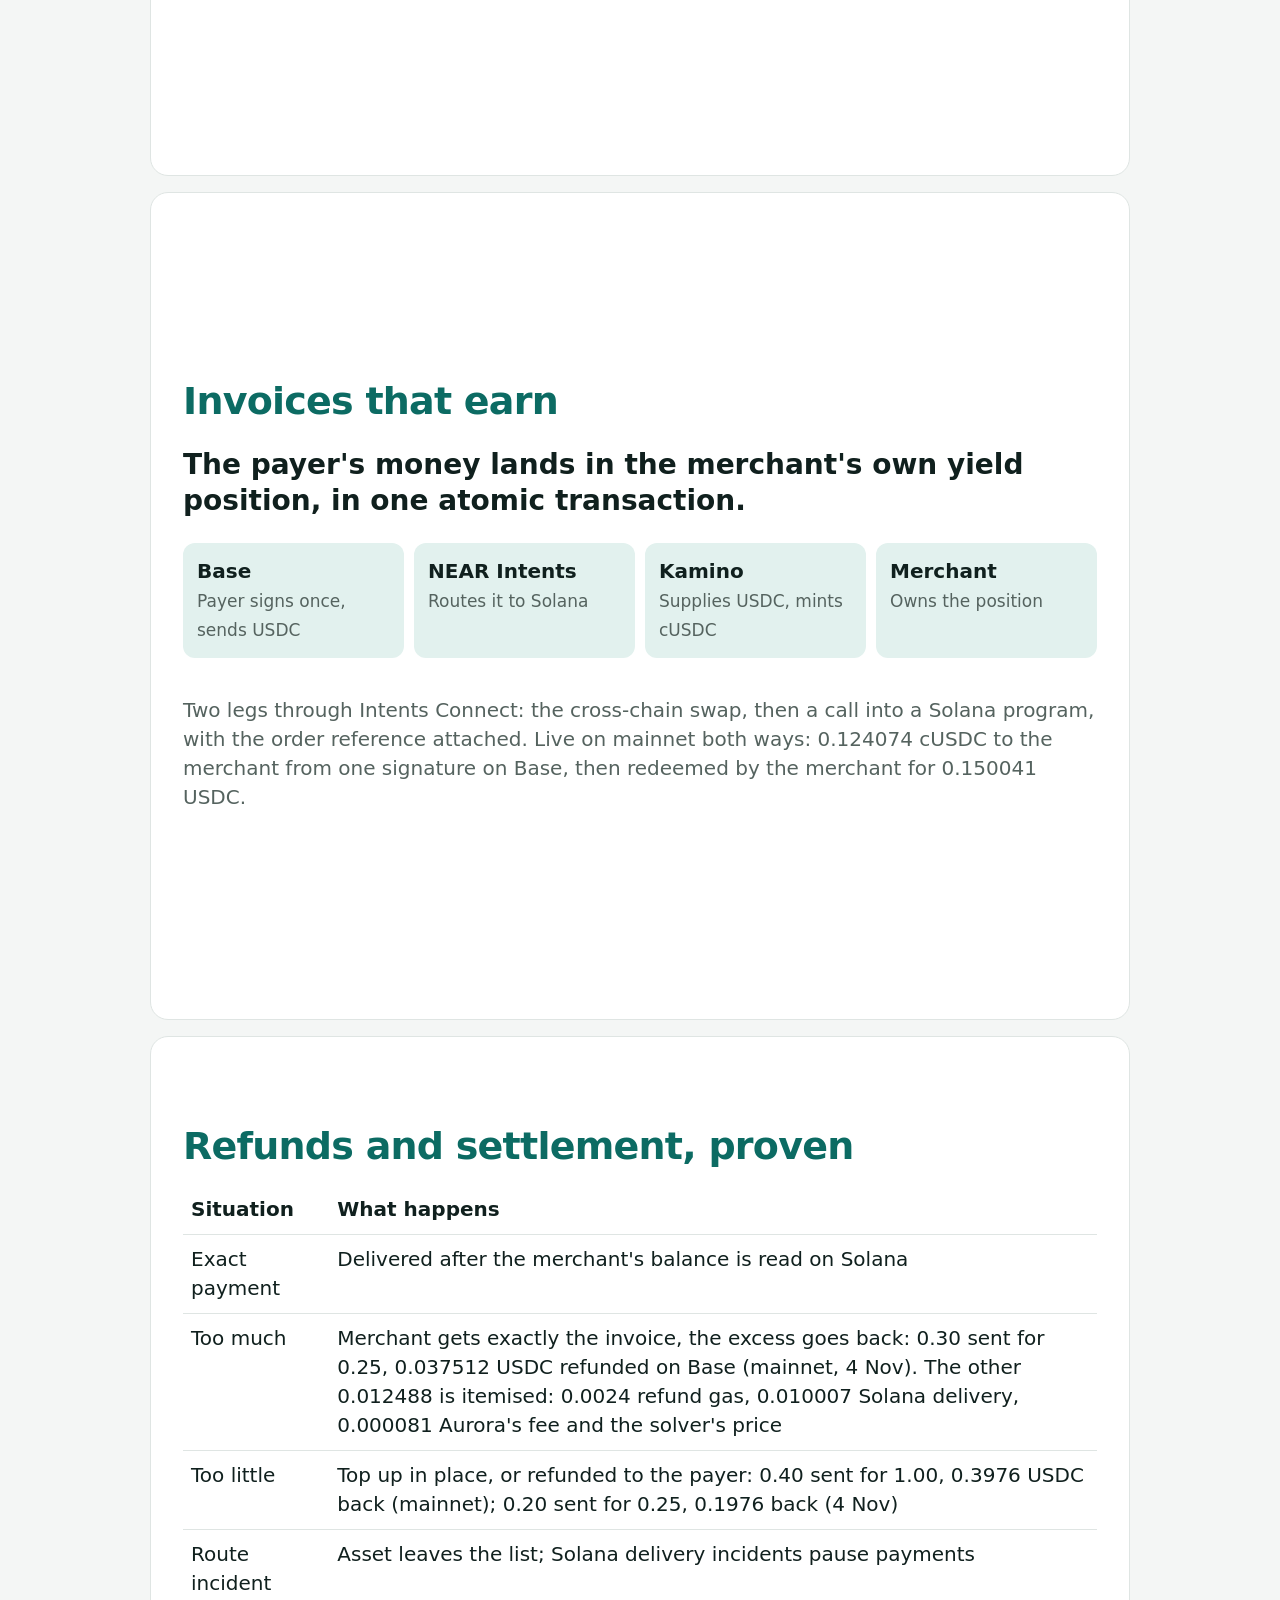
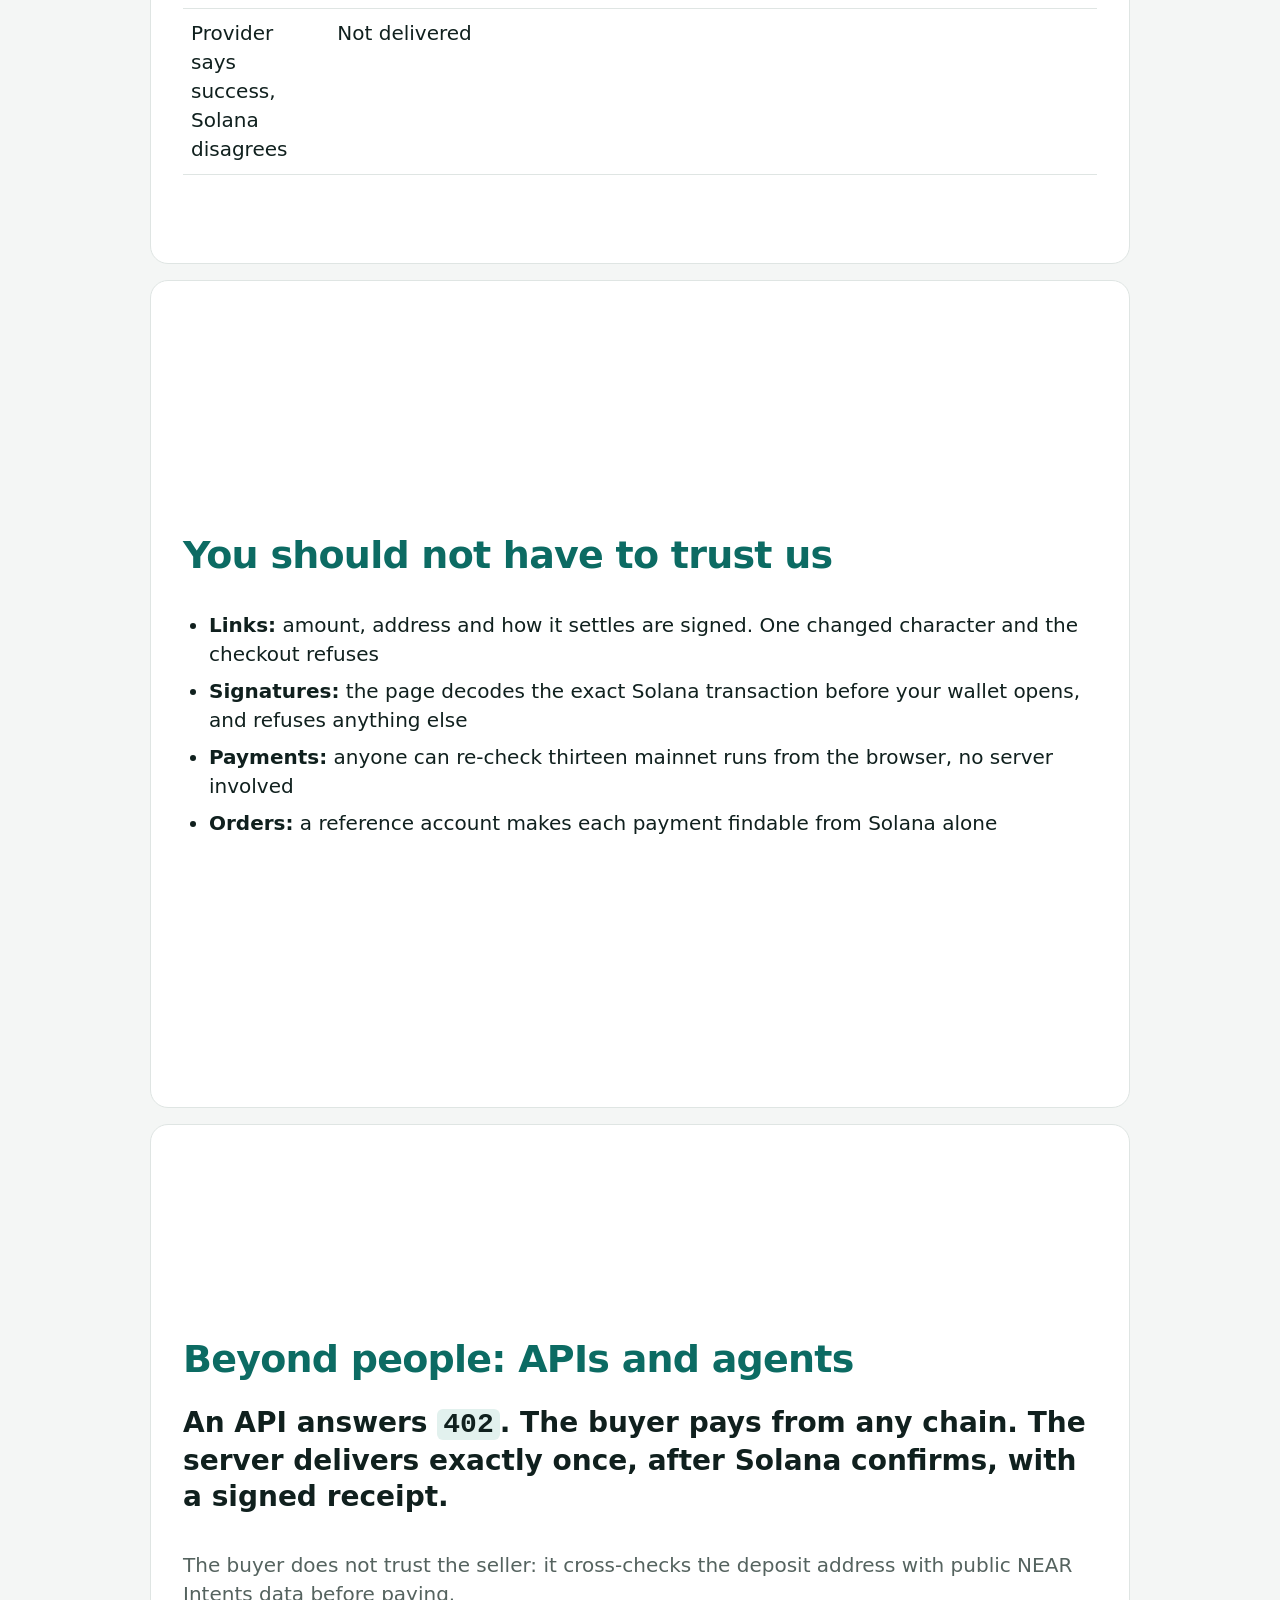
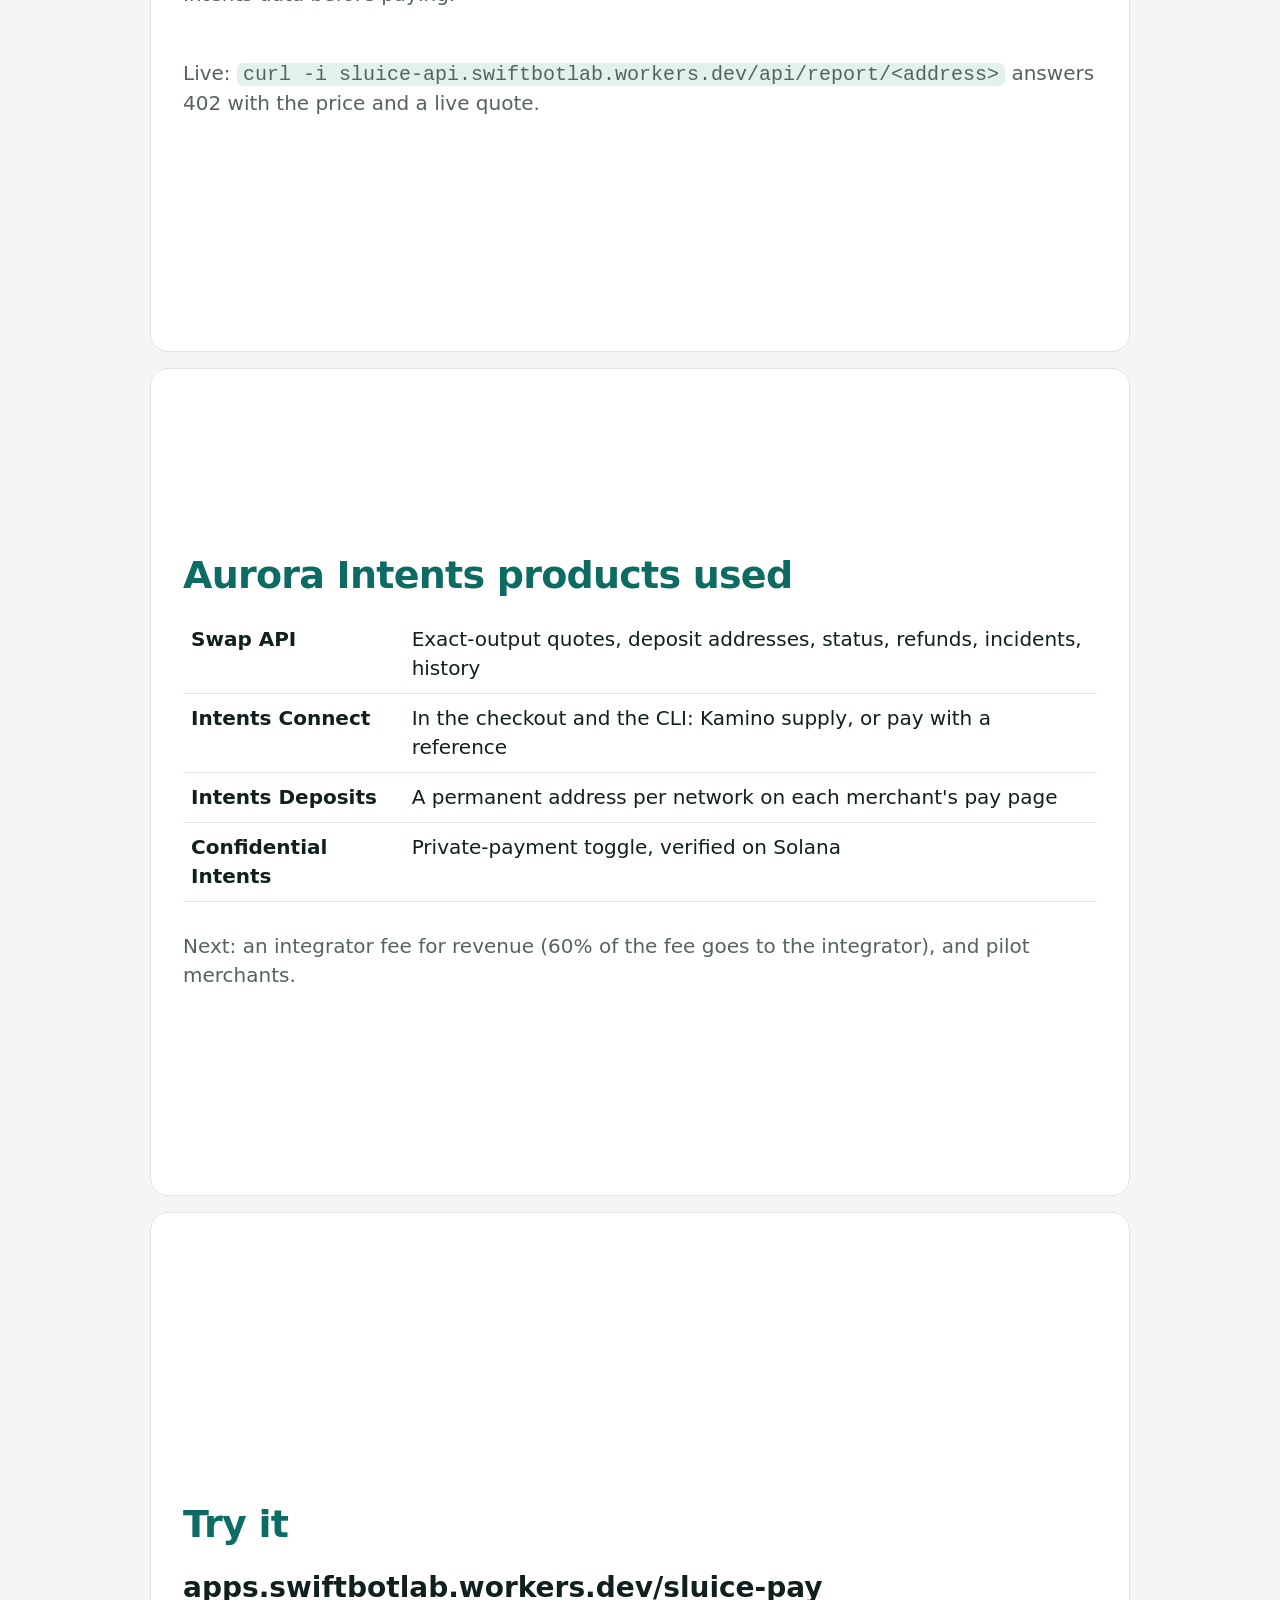
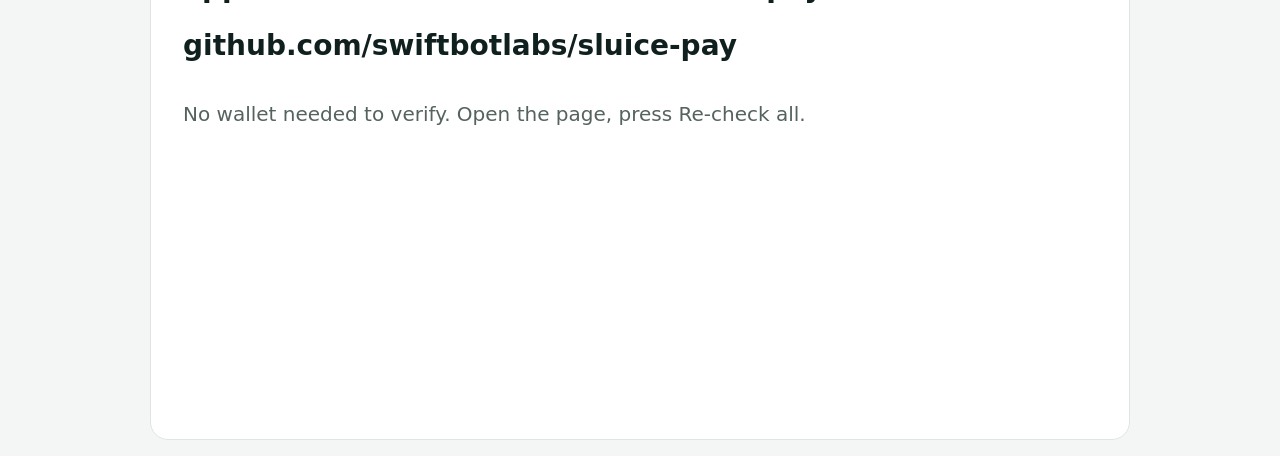
==== commit 88c63993: "README around one merchant journey; hosted 402 API on the page; fee table; private tag explained" ====
--- a/docs/deck.html
+++ b/docs/deck.html
@@ -24,7 +24,7 @@
 <section class="slide">
   <h2>Sluice</h2>
   <img class="art" src="hero.svg" alt="Five chains flow through Sluice into the merchant's USDC on Solana, or into Kamino.">
-  <ul><li><b>Pay links</b> signed by the merchant's Solana wallet</li><li><b>202 assets on 34 networks</b>, live from Aurora; paid live from Base, Arbitrum and Optimism</li><li><b>Nothing counts until Solana shows it</b></li></ul>
+  <ul><li><b>Pay links</b> signed by the merchant's Solana wallet</li><li><b>200+ assets on 30+ networks</b>, live from Aurora; paid live from Base, Arbitrum and Optimism</li><li><b>Nothing counts until Solana shows it</b></li></ul>
 </section>
 <section class="slide">
   <h2>A page that never expires</h2>
@@ -42,7 +42,7 @@
   <h2>Refunds and settlement, proven</h2>
   <table><thead><tr><th>Situation</th><th>What happens</th></tr></thead><tbody>
     <tr><td>Exact payment</td><td>Delivered after the merchant's balance is read on Solana</td></tr>
-    <tr><td>Too much</td><td>Merchant gets exactly the invoice, the excess goes back: 0.30 sent for 0.25, 0.037512 USDC refunded on Base (mainnet, 4 Nov)</td></tr>
+    <tr><td>Too much</td><td>Merchant gets exactly the invoice, the excess goes back: 0.30 sent for 0.25, 0.037512 USDC refunded on Base (mainnet, 4 Nov). The other 0.012488 is itemised: 0.0024 refund gas, 0.010007 Solana delivery, 0.000081 Aurora's fee and the solver's price</td></tr>
     <tr><td>Too little</td><td>Top up in place, or refunded to the payer: 0.40 sent for 1.00, 0.3976 USDC back (mainnet); 0.20 sent for 0.25, 0.1976 back (4 Nov)</td></tr>
     <tr><td>Route incident</td><td>Asset leaves the list; Solana delivery incidents pause payments</td></tr>
     <tr><td>Provider says success, Solana disagrees</td><td>Not delivered</td></tr>
@@ -56,6 +56,7 @@
   <h2>Beyond people: APIs and agents</h2>
   <p class="big">An API answers <code>402</code>. The buyer pays from any chain. The server delivers exactly once, after Solana confirms, with a signed receipt.</p>
   <p class="muted">The buyer does not trust the seller: it cross-checks the deposit address with public NEAR Intents data before paying.</p>
+  <p class="muted">Live: <code>curl -i sluice-api.swiftbotlab.workers.dev/api/report/&lt;address&gt;</code> answers 402 with the price and a live quote.</p>
 </section>
 <section class="slide">
   <h2>Aurora Intents products used</h2>
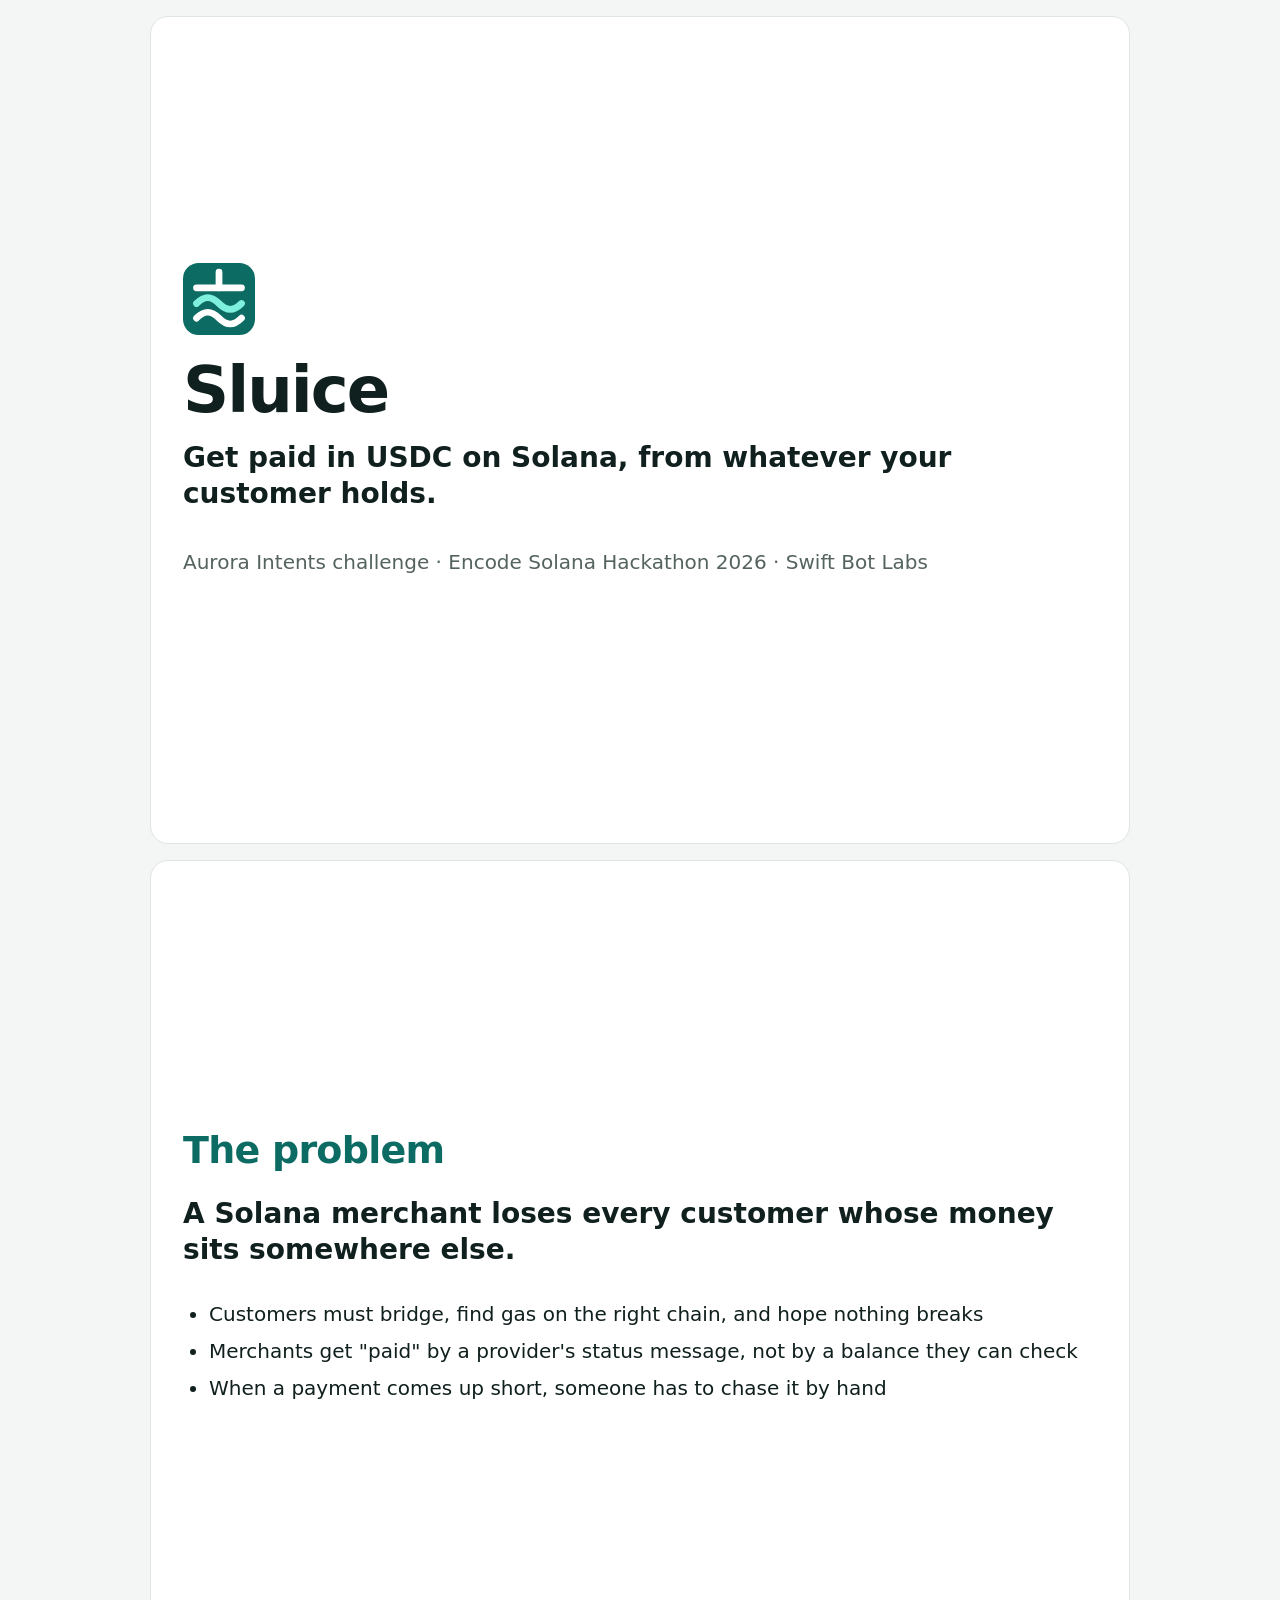
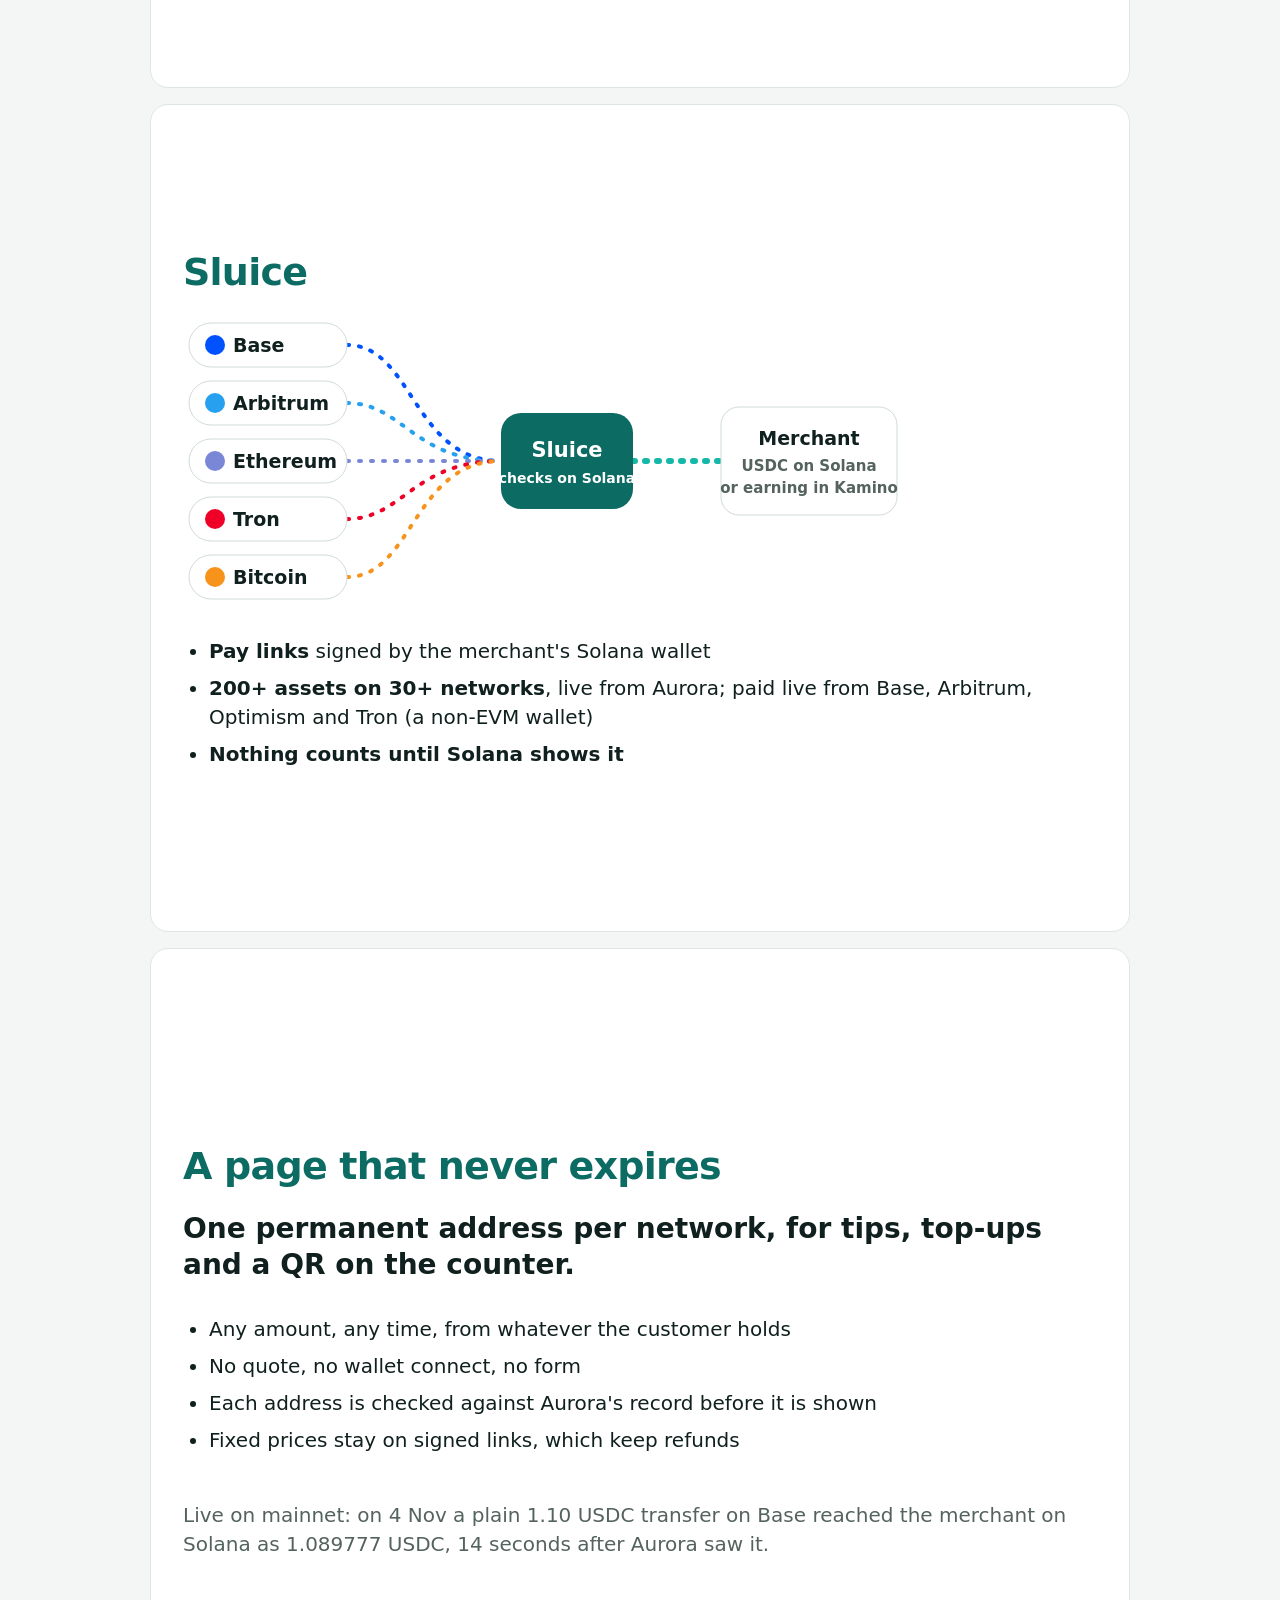
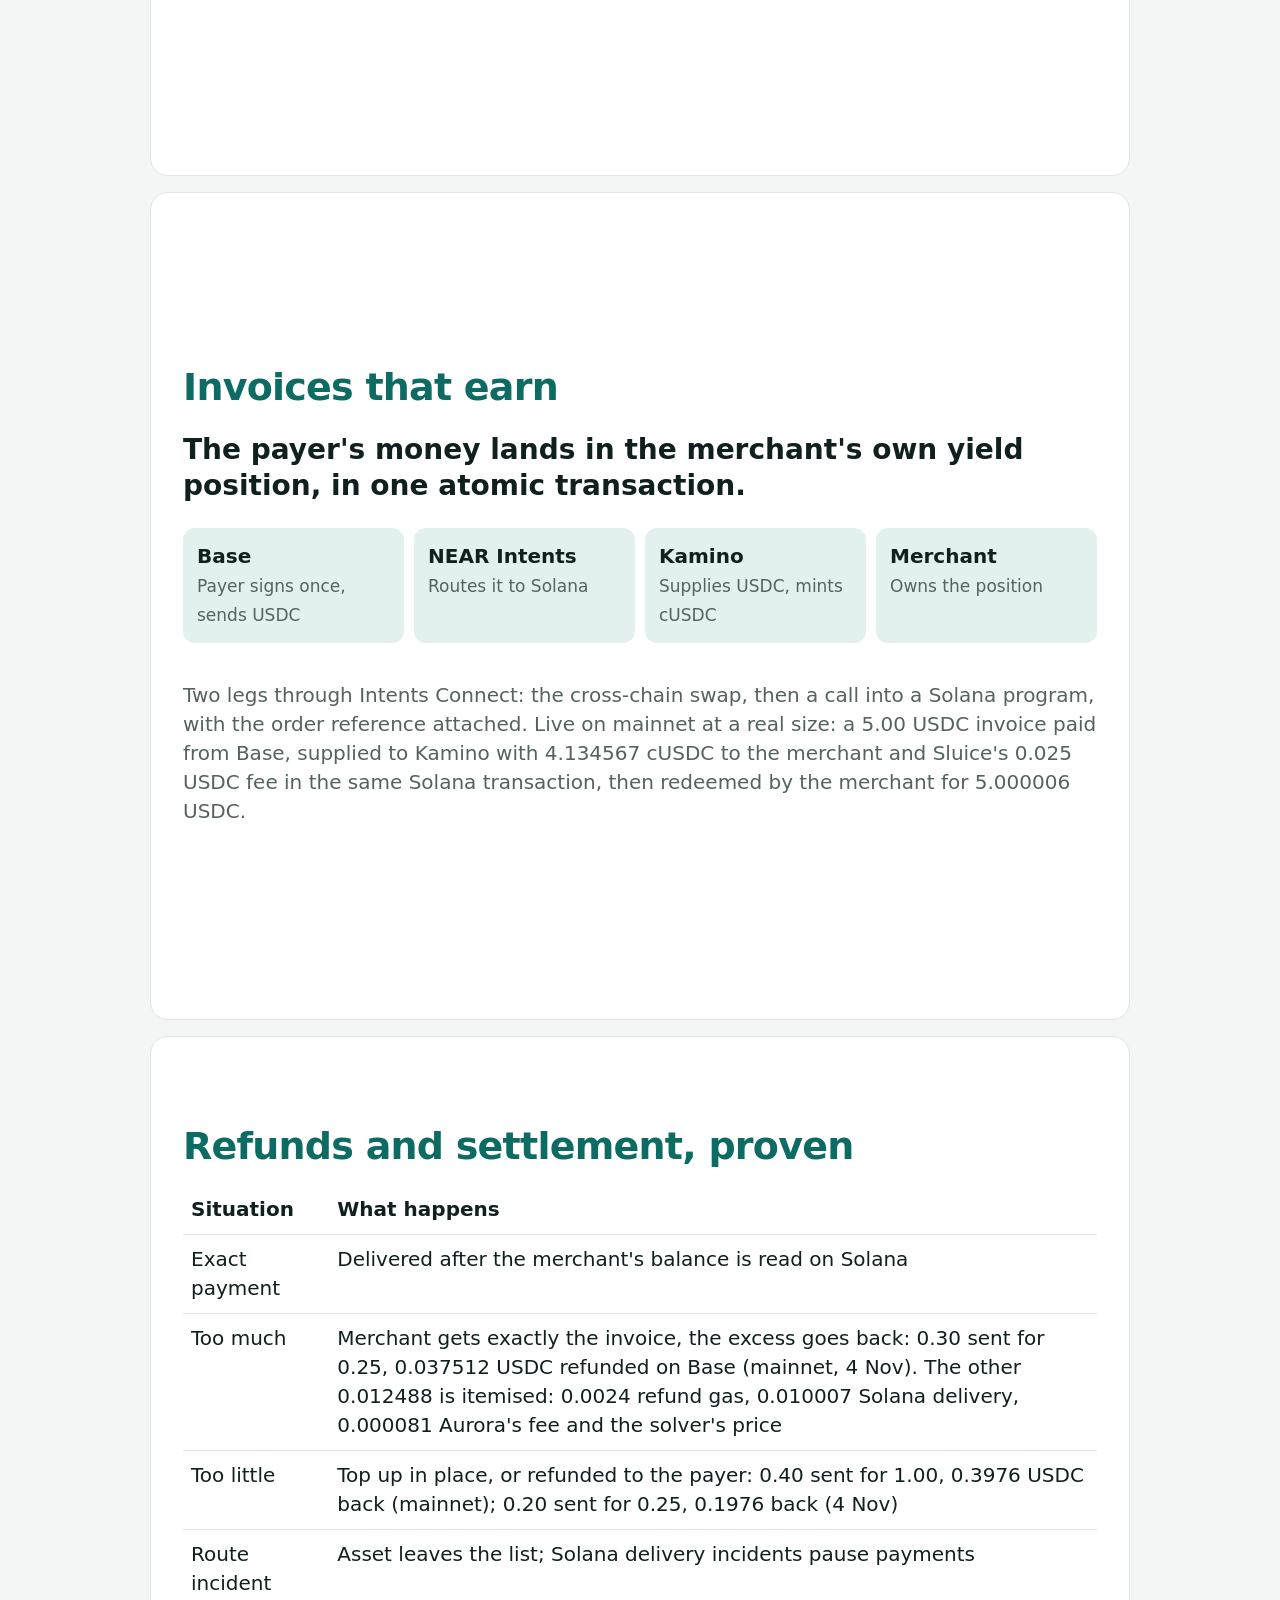
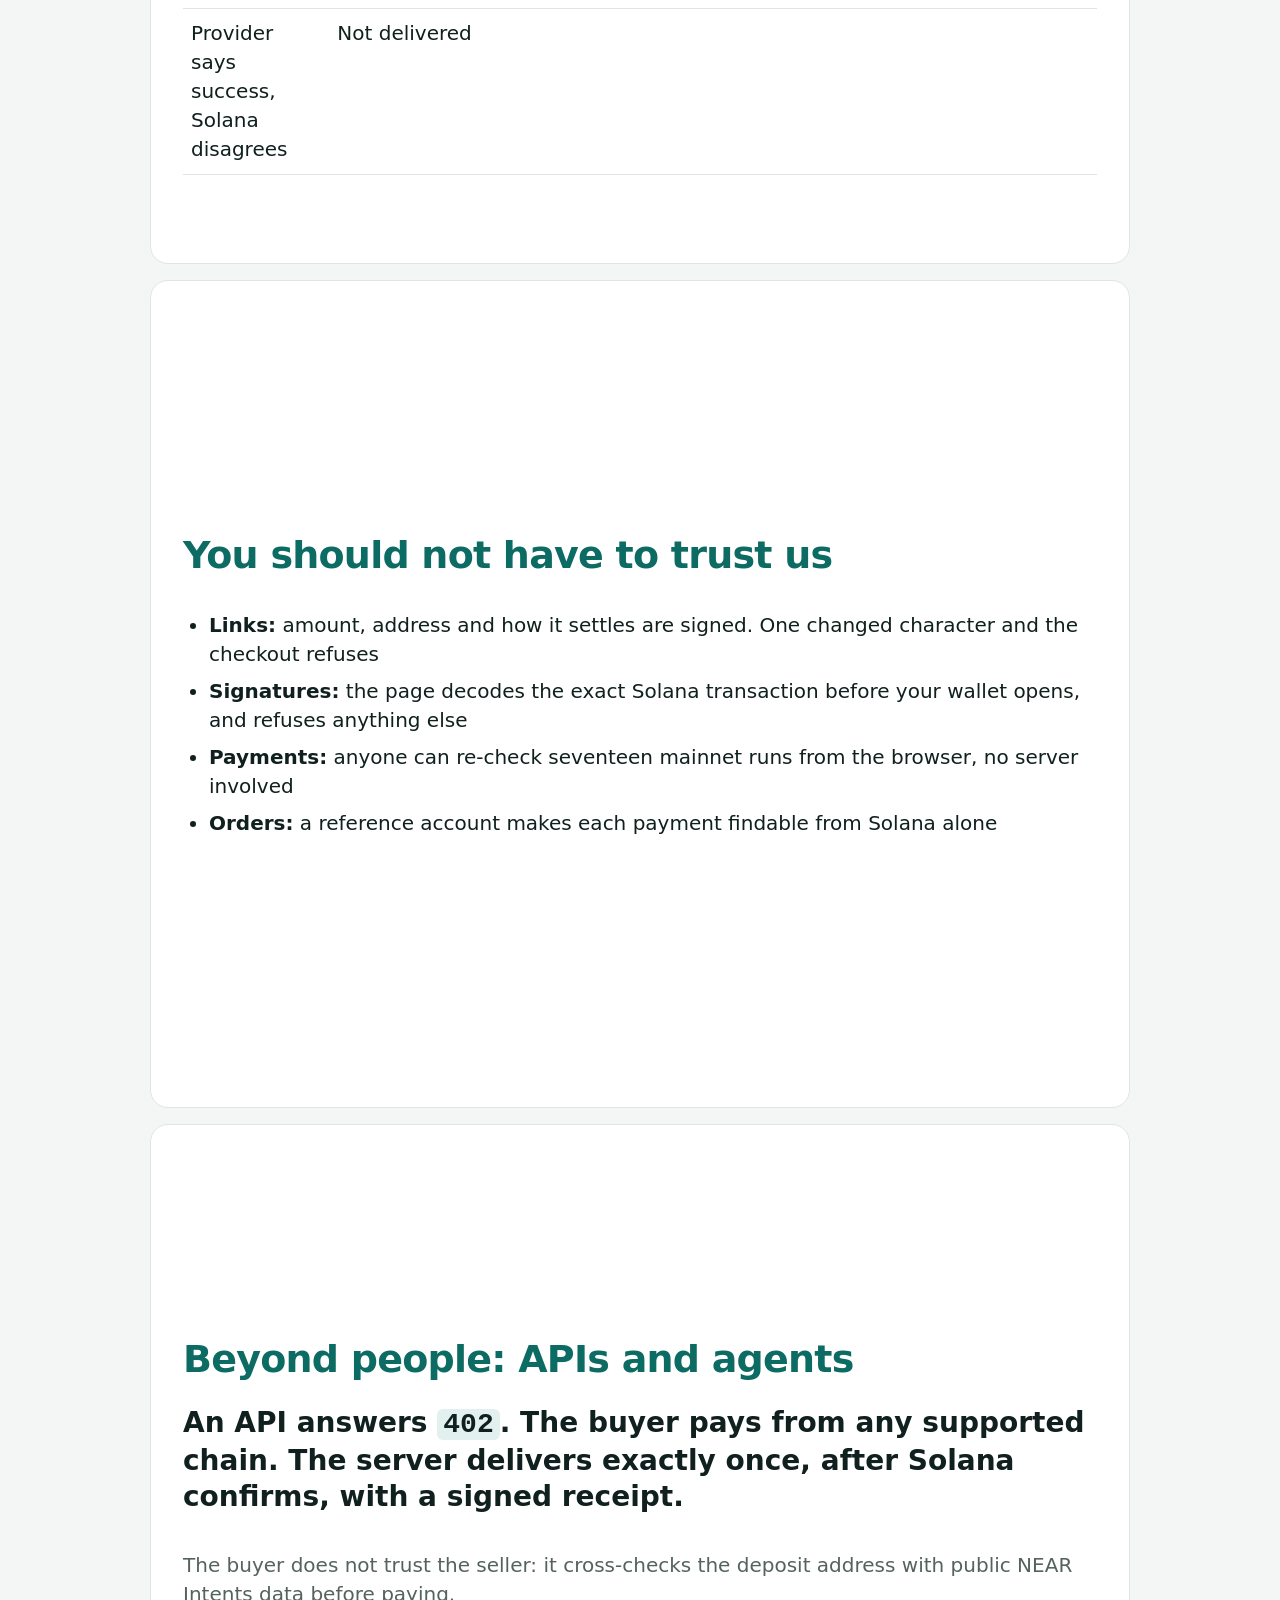
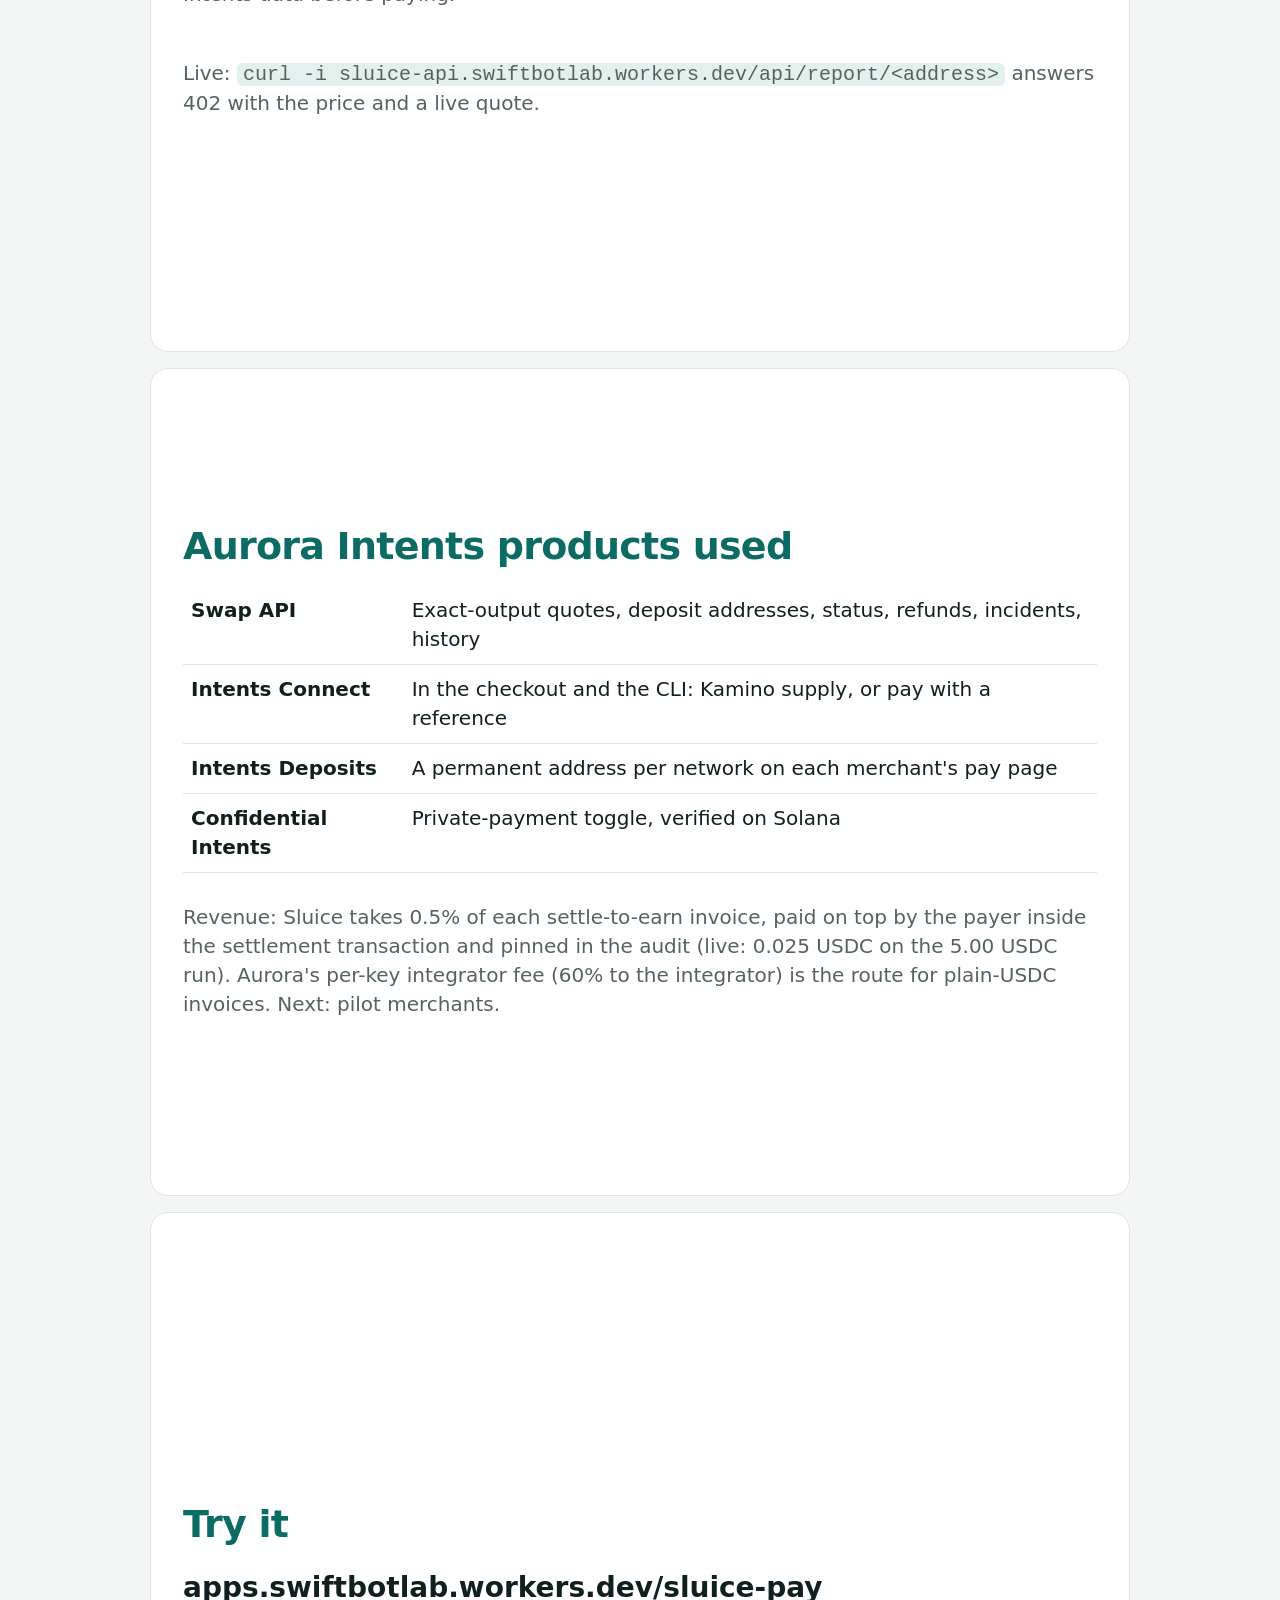
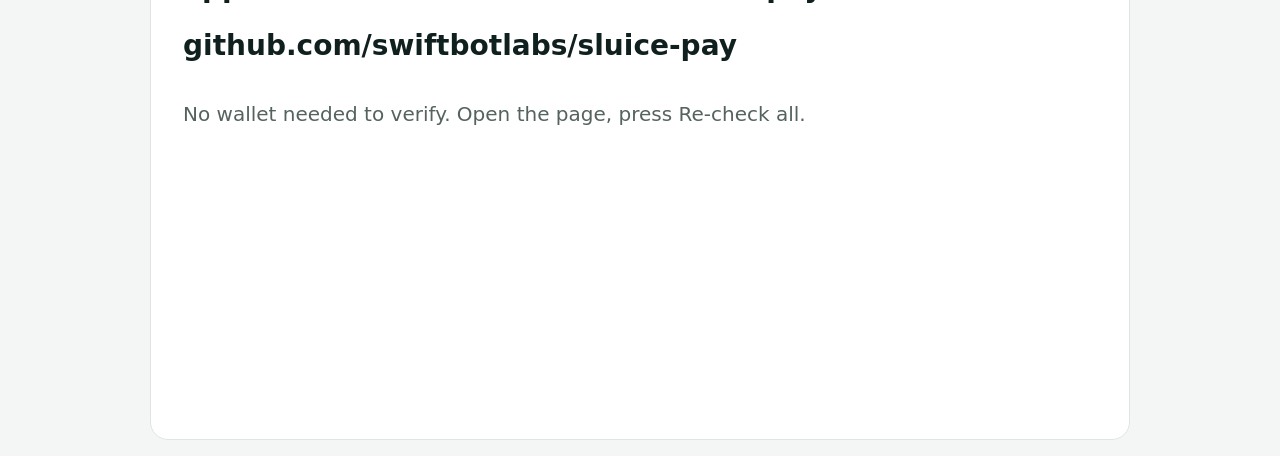
==== commit ad7cfdb3: "A 5.00 USDC settle-to-earn run with Sluice's fee in the same transaction, its redemption, and a Tron" ====
--- a/docs/deck.html
+++ b/docs/deck.html
@@ -13,7 +13,7 @@
 <section class="slide cover">
   <img src="icon.svg" alt="" width="72" height="72">
   <h1>Sluice</h1>
-  <p class="big">Get paid in USDC on Solana, by anyone, from any chain.</p>
+  <p class="big">Get paid in USDC on Solana, from whatever your customer holds.</p>
   <p class="muted">Aurora Intents challenge · Encode Solana Hackathon 2026 · Swift Bot Labs</p>
 </section>
 <section class="slide">
@@ -24,7 +24,7 @@
 <section class="slide">
   <h2>Sluice</h2>
   <img class="art" src="hero.svg" alt="Five chains flow through Sluice into the merchant's USDC on Solana, or into Kamino.">
-  <ul><li><b>Pay links</b> signed by the merchant's Solana wallet</li><li><b>200+ assets on 30+ networks</b>, live from Aurora; paid live from Base, Arbitrum and Optimism</li><li><b>Nothing counts until Solana shows it</b></li></ul>
+  <ul><li><b>Pay links</b> signed by the merchant's Solana wallet</li><li><b>200+ assets on 30+ networks</b>, live from Aurora; paid live from Base, Arbitrum, Optimism and Tron (a non-EVM wallet)</li><li><b>Nothing counts until Solana shows it</b></li></ul>
 </section>
 <section class="slide">
   <h2>A page that never expires</h2>
@@ -36,7 +36,7 @@
   <h2>Invoices that earn</h2>
   <p class="big">The payer's money lands in the <b>merchant's own</b> yield position, in one atomic transaction.</p>
   <ol class="flow"><li><b>Base</b><span>Payer signs once, sends USDC</span></li><li><b>NEAR Intents</b><span>Routes it to Solana</span></li><li><b>Kamino</b><span>Supplies USDC, mints cUSDC</span></li><li><b>Merchant</b><span>Owns the position</span></li></ol>
-  <p class="muted">Two legs through Intents Connect: the cross-chain swap, then a call into a Solana program, with the order reference attached. <span id="earn-status">Live on mainnet both ways: 0.124074 cUSDC to the merchant from one signature on Base, then redeemed by the merchant for 0.150041 USDC.</span></p>
+  <p class="muted">Two legs through Intents Connect: the cross-chain swap, then a call into a Solana program, with the order reference attached. <span id="earn-status">Live on mainnet at a real size: a 5.00 USDC invoice paid from Base, supplied to Kamino with 4.134567 cUSDC to the merchant and Sluice's 0.025 USDC fee in the same Solana transaction, then redeemed by the merchant for 5.000006 USDC.</span></p>
 </section>
 <section class="slide">
   <h2>Refunds and settlement, proven</h2>
@@ -50,11 +50,11 @@
 </section>
 <section class="slide">
   <h2>You should not have to trust us</h2>
-  <ul><li><b>Links:</b> amount, address and how it settles are signed. One changed character and the checkout refuses</li><li><b>Signatures:</b> the page decodes the exact Solana transaction before your wallet opens, and refuses anything else</li><li><b>Payments:</b> anyone can re-check thirteen mainnet runs from the browser, no server involved</li><li><b>Orders:</b> a reference account makes each payment findable from Solana alone</li></ul>
+  <ul><li><b>Links:</b> amount, address and how it settles are signed. One changed character and the checkout refuses</li><li><b>Signatures:</b> the page decodes the exact Solana transaction before your wallet opens, and refuses anything else</li><li><b>Payments:</b> anyone can re-check seventeen mainnet runs from the browser, no server involved</li><li><b>Orders:</b> a reference account makes each payment findable from Solana alone</li></ul>
 </section>
 <section class="slide">
   <h2>Beyond people: APIs and agents</h2>
-  <p class="big">An API answers <code>402</code>. The buyer pays from any chain. The server delivers exactly once, after Solana confirms, with a signed receipt.</p>
+  <p class="big">An API answers <code>402</code>. The buyer pays from any supported chain. The server delivers exactly once, after Solana confirms, with a signed receipt.</p>
   <p class="muted">The buyer does not trust the seller: it cross-checks the deposit address with public NEAR Intents data before paying.</p>
   <p class="muted">Live: <code>curl -i sluice-api.swiftbotlab.workers.dev/api/report/&lt;address&gt;</code> answers 402 with the price and a live quote.</p>
 </section>
@@ -66,7 +66,7 @@
     <tr><td><b>Intents Deposits</b></td><td>A permanent address per network on each merchant's pay page</td></tr>
     <tr><td><b>Confidential Intents</b></td><td>Private-payment toggle, verified on Solana</td></tr>
   </tbody></table>
-  <p class="muted">Next: an integrator fee for revenue (60% of the fee goes to the integrator), and pilot merchants.</p>
+  <p class="muted">Revenue: Sluice takes 0.5% of each settle-to-earn invoice, paid on top by the payer inside the settlement transaction and pinned in the audit (live: 0.025 USDC on the 5.00 USDC run). Aurora's per-key integrator fee (60% to the integrator) is the route for plain-USDC invoices. Next: pilot merchants.</p>
 </section>
 <section class="slide cover">
   <h2>Try it</h2>
